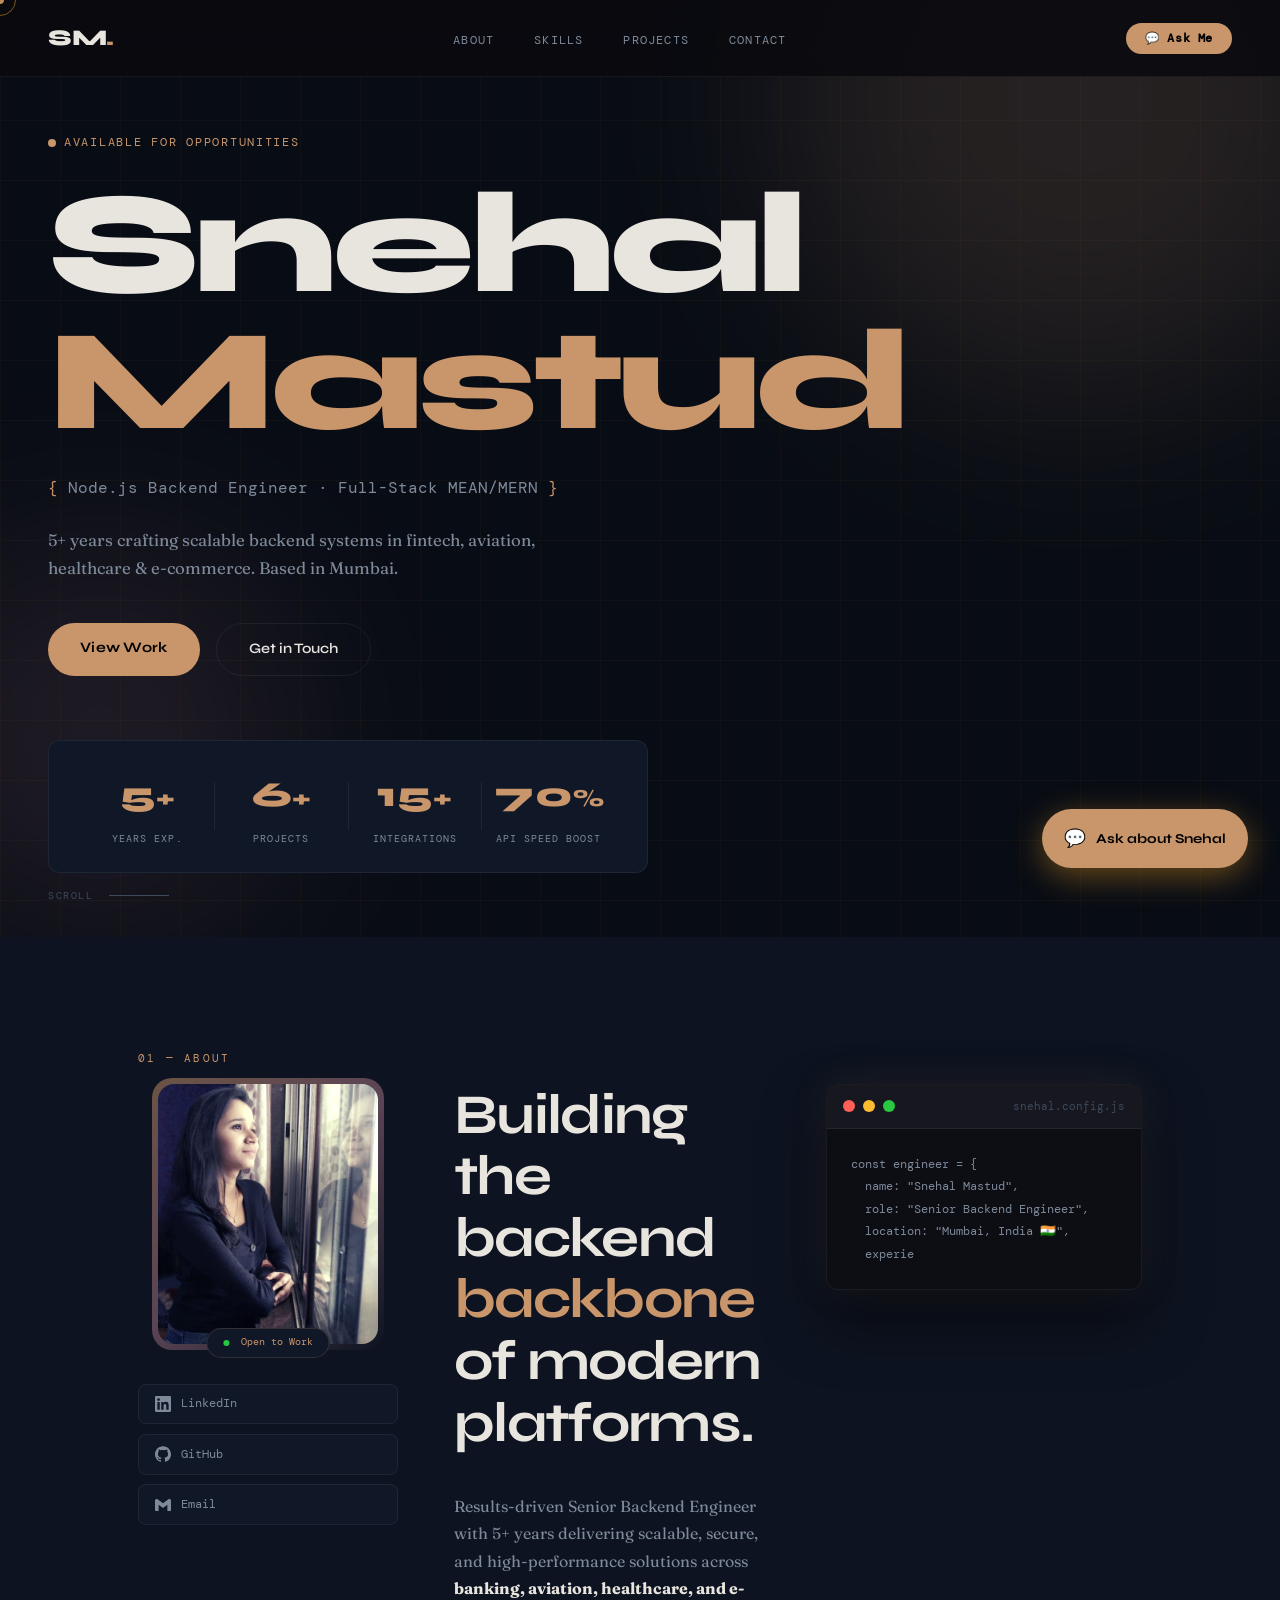
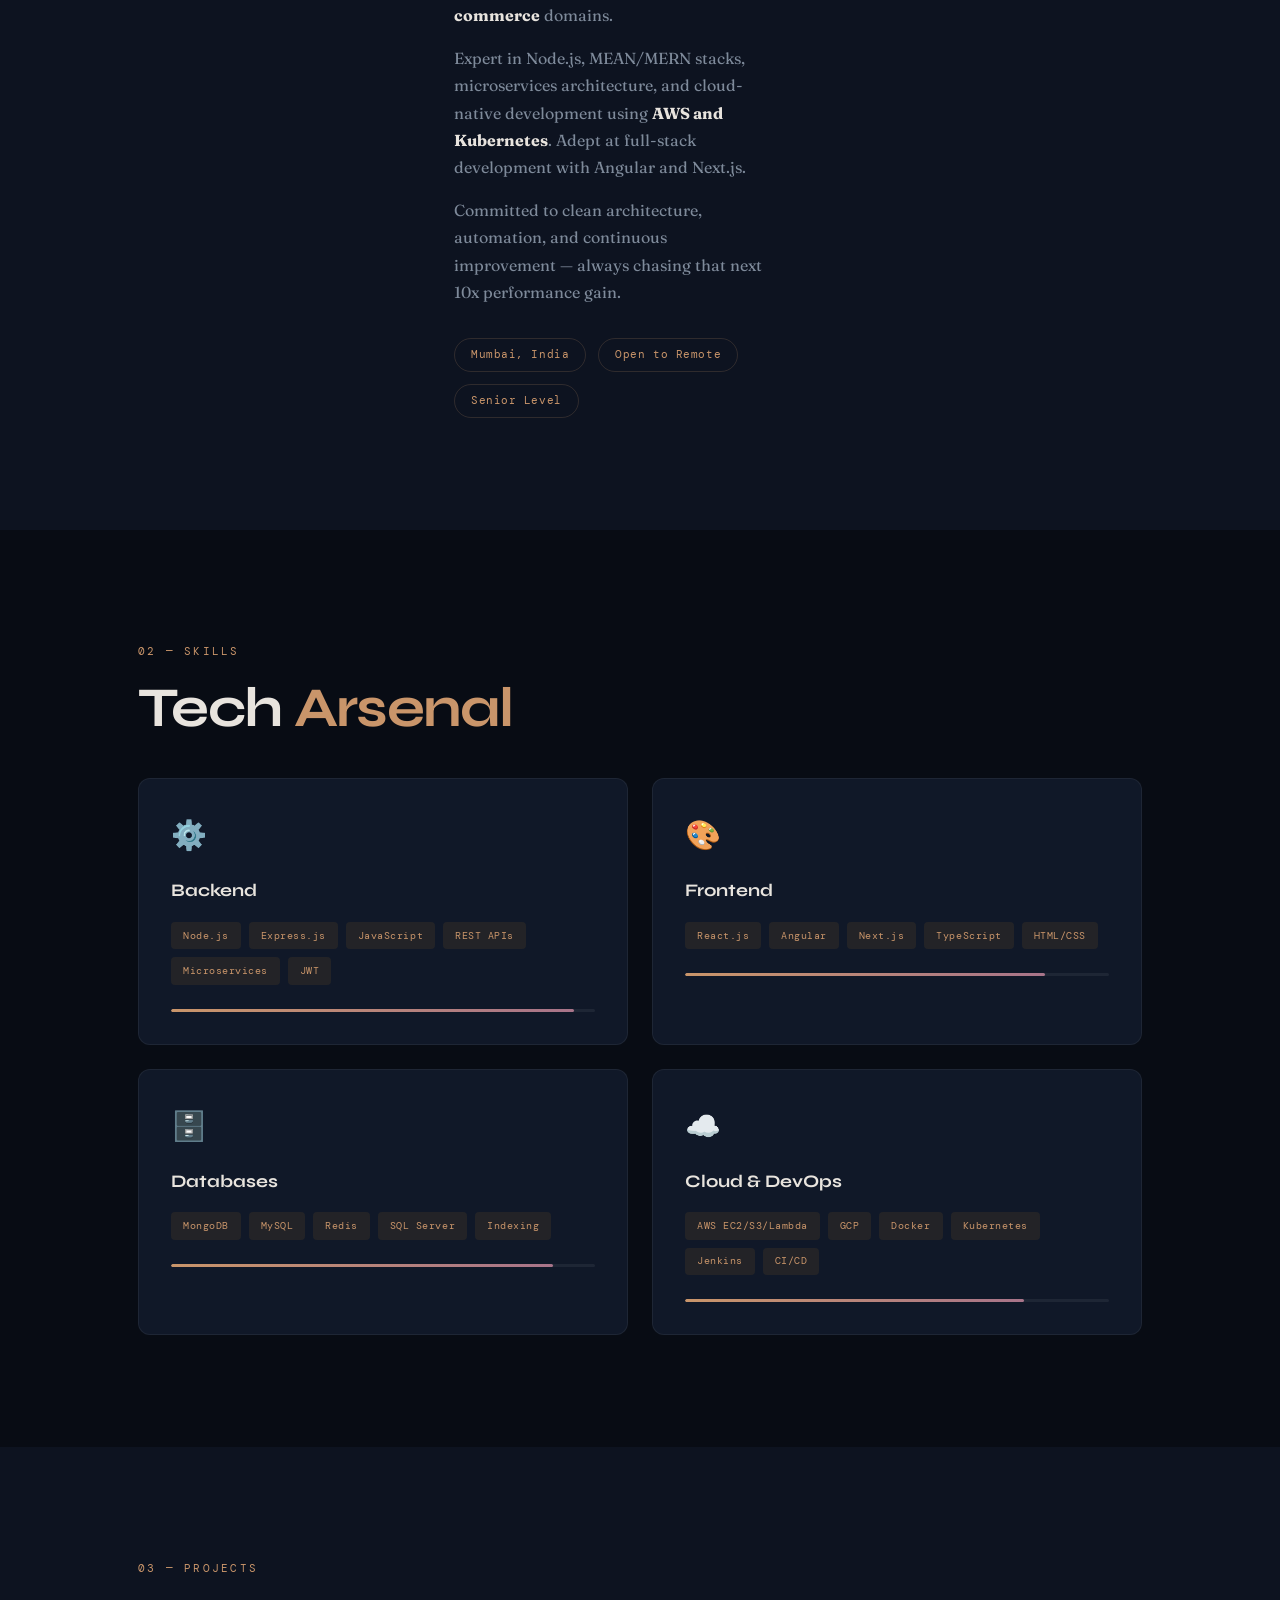
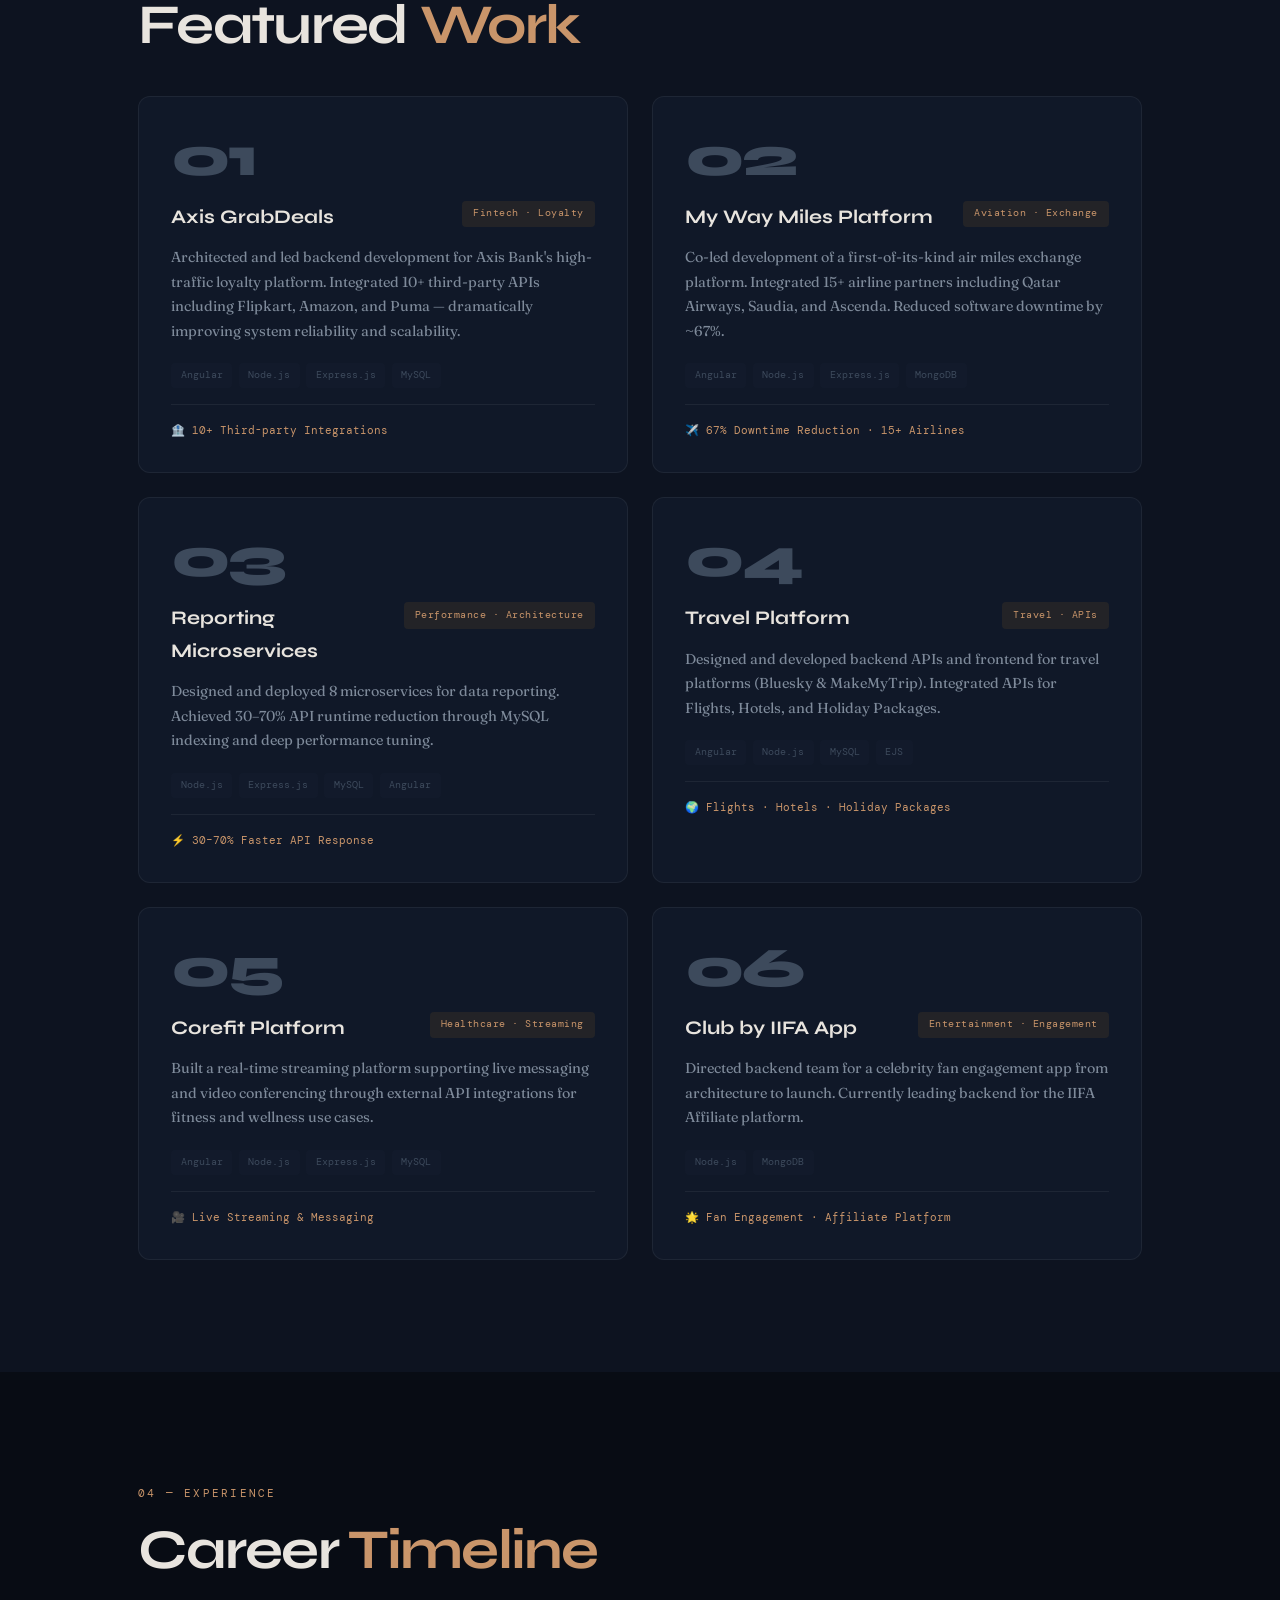
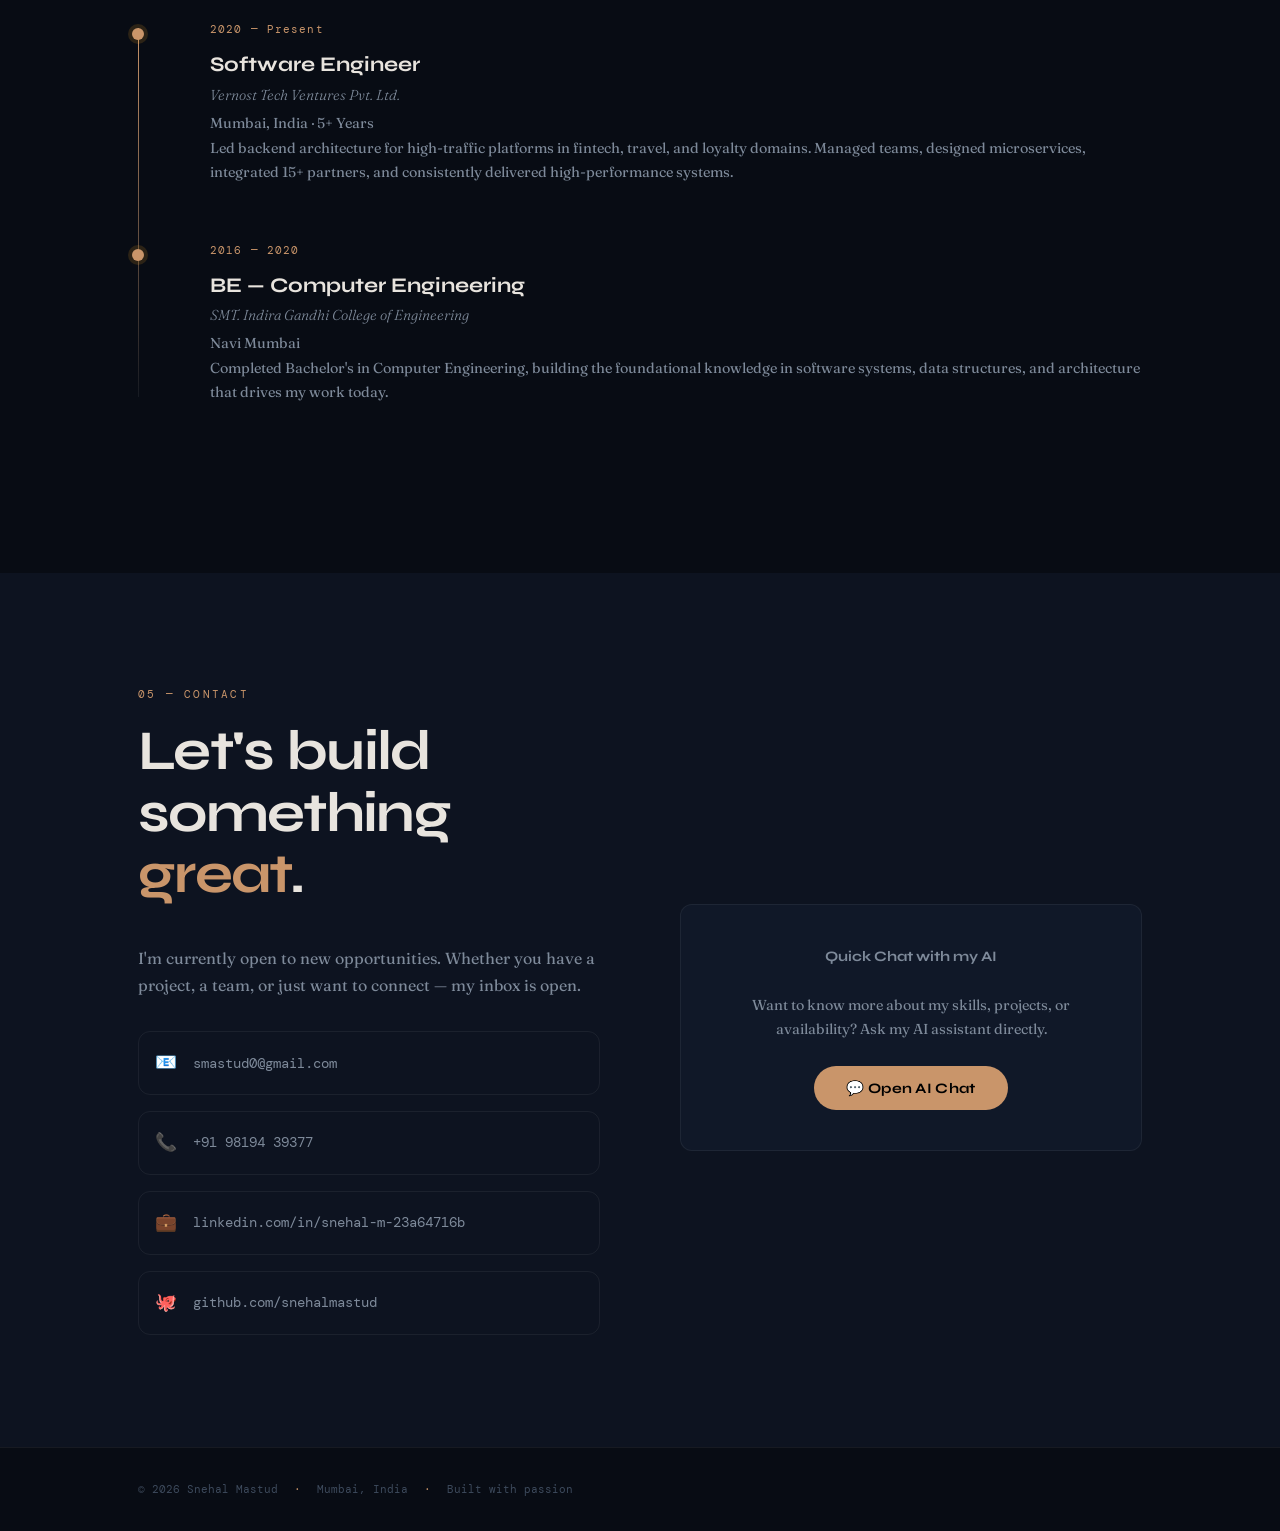
==== index.html @ 195761d5 "changes" ====
<!DOCTYPE html>
<html lang="en">
<head>
  <meta charset="UTF-8" />
  <meta name="viewport" content="width=device-width, initial-scale=1.0"/>
  <title>Snehal Mastud — Backend Engineer</title>
  <link rel="stylesheet" href="style.css" />
  <link href="https://fonts.googleapis.com/css2?family=Syne:wght@400;600;700;800&family=DM+Mono:ital,wght@0,300;0,400;1,300&family=Fraunces:ital,wght@0,300;0,700;1,300&display=swap" rel="stylesheet"/>
</head>
<body>

  <!-- Cursor -->
  <div class="cursor" id="cursor"></div>
  <div class="cursor-follower" id="cursor-follower"></div>

  <!-- Nav -->
  <nav class="nav" id="nav">
    <div class="nav-logo">SM<span class="dot">.</span></div>
    <ul class="nav-links">
      <li><a href="#about">About</a></li>
      <li><a href="#skills">Skills</a></li>
      <li><a href="#projects">Projects</a></li>
      <li><a href="#contact">Contact</a></li>
    </ul>
    <button class="chat-nav-btn" onclick="openChat()">💬 Ask Me</button>
  </nav>

  <!-- Hero -->
  <section class="hero" id="hero">
    <div class="hero-bg">
      <div class="grid-overlay"></div>
      <div class="glow glow-1"></div>
      <div class="glow glow-2"></div>
    </div>
    <div class="hero-content">
      <div class="hero-tag reveal">Available for opportunities</div>
      <h1 class="hero-title reveal">
        <span class="line">Snehal</span>
        <span class="line accent">Mastud</span>
      </h1>
      <p class="hero-role reveal"><span class="mono">{ </span>Node.js Backend Engineer · Full-Stack MEAN/MERN<span class="mono"> }</span></p>
      <p class="hero-sub reveal">5+ years crafting scalable backend systems in fintech, aviation, healthcare & e-commerce. Based in Mumbai.</p>
      <div class="hero-cta reveal">
        <a href="#projects" class="btn-primary">View Work</a>
        <a href="#contact" class="btn-outline">Get in Touch</a>
      </div>
    </div>
    <div class="hero-stats reveal">
      <div class="stat"><span class="stat-num" data-target="5">0</span><span>+</span><p>Years Exp.</p></div>
      <div class="stat-divider"></div>
      <div class="stat"><span class="stat-num" data-target="6">0</span><span>+</span><p>Projects</p></div>
      <div class="stat-divider"></div>
      <div class="stat"><span class="stat-num" data-target="15">0</span><span>+</span><p>Integrations</p></div>
      <div class="stat-divider"></div>
      <div class="stat"><span class="stat-num" data-target="70">0</span><span>%</span><p>API Speed Boost</p></div>
    </div>
    <div class="scroll-hint">
      <span>Scroll</span>
      <div class="scroll-line"></div>
    </div>
  </section>

  <!-- About -->
  <section class="about section" id="about">
    <div class="container">
      <div class="section-label reveal">01 — About</div>
      <div class="about-grid">
        <div class="about-photo-col reveal">
          <div class="photo-wrap">
            <img src="snehal.jpg" alt="Snehal Mastud" class="profile-photo" />
            <div class="photo-border"></div>
            <div class="photo-badge">
              <span class="online-dot"></span> Open to Work
            </div>
          </div>
          <div class="social-links">
            <a href="https://www.linkedin.com/in/snehal-m-23a64716b/" target="_blank" class="social-btn">
              <svg width="16" height="16" viewBox="0 0 24 24" fill="currentColor"><path d="M20.447 20.452h-3.554v-5.569c0-1.328-.027-3.037-1.852-3.037-1.853 0-2.136 1.445-2.136 2.939v5.667H9.351V9h3.414v1.561h.046c.477-.9 1.637-1.85 3.37-1.85 3.601 0 4.267 2.37 4.267 5.455v6.286zM5.337 7.433a2.062 2.062 0 0 1-2.063-2.065 2.064 2.064 0 1 1 2.063 2.065zm1.782 13.019H3.555V9h3.564v11.452zM22.225 0H1.771C.792 0 0 .774 0 1.729v20.542C0 23.227.792 24 1.771 24h20.451C23.2 24 24 23.227 24 22.271V1.729C24 .774 23.2 0 22.222 0h.003z"/></svg>
              LinkedIn
            </a>
            <a href="https://github.com/snehalmastud" target="_blank" class="social-btn">
              <svg width="16" height="16" viewBox="0 0 24 24" fill="currentColor"><path d="M12 .297c-6.63 0-12 5.373-12 12 0 5.303 3.438 9.8 8.205 11.385.6.113.82-.258.82-.577 0-.285-.01-1.04-.015-2.04-3.338.724-4.042-1.61-4.042-1.61C4.422 18.07 3.633 17.7 3.633 17.7c-1.087-.744.084-.729.084-.729 1.205.084 1.838 1.236 1.838 1.236 1.07 1.835 2.809 1.305 3.495.998.108-.776.417-1.305.76-1.605-2.665-.3-5.466-1.332-5.466-5.93 0-1.31.465-2.38 1.235-3.22-.135-.303-.54-1.523.105-3.176 0 0 1.005-.322 3.3 1.23.96-.267 1.98-.399 3-.405 1.02.006 2.04.138 3 .405 2.28-1.552 3.285-1.23 3.285-1.23.645 1.653.24 2.873.12 3.176.765.84 1.23 1.91 1.23 3.22 0 4.61-2.805 5.625-5.475 5.92.42.36.81 1.096.81 2.22 0 1.606-.015 2.896-.015 3.286 0 .315.21.69.825.57C20.565 22.092 24 17.592 24 12.297c0-6.627-5.373-12-12-12"/></svg>
              GitHub
            </a>
            <a href="mailto:smastud0@gmail.com" class="social-btn">
              <svg width="16" height="16" viewBox="0 0 24 24" fill="currentColor"><path d="M24 5.457v13.909c0 .904-.732 1.636-1.636 1.636h-3.819V11.73L12 16.64l-6.545-4.91v9.273H1.636A1.636 1.636 0 0 1 0 19.366V5.457c0-2.023 2.309-3.178 3.927-1.964L5.455 4.64 12 9.548l6.545-4.91 1.528-1.145C21.69 2.28 24 3.434 24 5.457z"/></svg>
              Email
            </a>
          </div>
        </div>
        <div class="about-text reveal">
          <h2 class="section-title">Building the backend <em>backbone</em> of modern platforms.</h2>
          <p>Results-driven Senior Backend Engineer with 5+ years delivering scalable, secure, and high-performance solutions across <strong>banking, aviation, healthcare, and e-commerce</strong> domains.</p>
          <p>Expert in Node.js, MEAN/MERN stacks, microservices architecture, and cloud-native development using <strong>AWS and Kubernetes</strong>. Adept at full-stack development with Angular and Next.js.</p>
          <p>Committed to clean architecture, automation, and continuous improvement — always chasing that next 10x performance gain.</p>
          <div class="about-badges">
            <span class="badge">Mumbai, India</span>
            <span class="badge">Open to Remote</span>
            <span class="badge">Senior Level</span>
          </div>
        </div>
        <div class="about-visual reveal">
          <div class="terminal">
            <div class="terminal-header">
              <span class="t-btn red"></span>
              <span class="t-btn yellow"></span>
              <span class="t-btn green"></span>
              <span class="t-title">snehal.config.js</span>
            </div>
            <div class="terminal-body">
              <pre id="terminal-text"></pre>
            </div>
          </div>
        </div>
      </div>
    </div>
  </section>

  <!-- Skills -->
  <section class="skills section" id="skills">
    <div class="container">
      <div class="section-label reveal">02 — Skills</div>
      <h2 class="section-title reveal">Tech <em>Arsenal</em></h2>
      <div class="skills-grid">
        <div class="skill-card reveal" data-delay="0">
          <div class="skill-icon">⚙️</div>
          <h3>Backend</h3>
          <div class="skill-tags">
            <span>Node.js</span><span>Express.js</span><span>JavaScript</span><span>REST APIs</span><span>Microservices</span><span>JWT</span>
          </div>
          <div class="skill-bar"><div class="skill-fill" data-width="95"></div></div>
        </div>
        <div class="skill-card reveal" data-delay="100">
          <div class="skill-icon">🎨</div>
          <h3>Frontend</h3>
          <div class="skill-tags">
            <span>React.js</span><span>Angular</span><span>Next.js</span><span>TypeScript</span><span>HTML/CSS</span>
          </div>
          <div class="skill-bar"><div class="skill-fill" data-width="85"></div></div>
        </div>
        <div class="skill-card reveal" data-delay="200">
          <div class="skill-icon">🗄️</div>
          <h3>Databases</h3>
          <div class="skill-tags">
            <span>MongoDB</span><span>MySQL</span><span>Redis</span><span>SQL Server</span><span>Indexing</span>
          </div>
          <div class="skill-bar"><div class="skill-fill" data-width="90"></div></div>
        </div>
        <div class="skill-card reveal" data-delay="300">
          <div class="skill-icon">☁️</div>
          <h3>Cloud & DevOps</h3>
          <div class="skill-tags">
            <span>AWS EC2/S3/Lambda</span><span>GCP</span><span>Docker</span><span>Kubernetes</span><span>Jenkins</span><span>CI/CD</span>
          </div>
          <div class="skill-bar"><div class="skill-fill" data-width="80"></div></div>
        </div>
      </div>
    </div>
  </section>

  <!-- Projects -->
  <section class="projects section" id="projects">
    <div class="container">
      <div class="section-label reveal">03 — Projects</div>
      <h2 class="section-title reveal">Featured <em>Work</em></h2>
      <div class="projects-list">

        <div class="project-card reveal" data-delay="0">
          <div class="project-num">01</div>
          <div class="project-content">
            <div class="project-header">
              <h3>Axis GrabDeals</h3>
              <span class="project-domain">Fintech · Loyalty</span>
            </div>
            <p>Architected and led backend development for Axis Bank's high-traffic loyalty platform. Integrated 10+ third-party APIs including Flipkart, Amazon, and Puma — dramatically improving system reliability and scalability.</p>
            <div class="project-tech"><span>Angular</span><span>Node.js</span><span>Express.js</span><span>MySQL</span></div>
            <div class="project-highlight">🏦 10+ Third-party Integrations</div>
          </div>
        </div>

        <div class="project-card reveal" data-delay="100">
          <div class="project-num">02</div>
          <div class="project-content">
            <div class="project-header">
              <h3>My Way Miles Platform</h3>
              <span class="project-domain">Aviation · Exchange</span>
            </div>
            <p>Co-led development of a first-of-its-kind air miles exchange platform. Integrated 15+ airline partners including Qatar Airways, Saudia, and Ascenda. Reduced software downtime by ~67%.</p>
            <div class="project-tech"><span>Angular</span><span>Node.js</span><span>Express.js</span><span>MongoDB</span></div>
            <div class="project-highlight">✈️ 67% Downtime Reduction · 15+ Airlines</div>
          </div>
        </div>

        <div class="project-card reveal" data-delay="200">
          <div class="project-num">03</div>
          <div class="project-content">
            <div class="project-header">
              <h3>Reporting Microservices</h3>
              <span class="project-domain">Performance · Architecture</span>
            </div>
            <p>Designed and deployed 8 microservices for data reporting. Achieved 30–70% API runtime reduction through MySQL indexing and deep performance tuning.</p>
            <div class="project-tech"><span>Node.js</span><span>Express.js</span><span>MySQL</span><span>Angular</span></div>
            <div class="project-highlight">⚡ 30–70% Faster API Response</div>
          </div>
        </div>

        <div class="project-card reveal" data-delay="0">
          <div class="project-num">04</div>
          <div class="project-content">
            <div class="project-header">
              <h3>Travel Platform</h3>
              <span class="project-domain">Travel · APIs</span>
            </div>
            <p>Designed and developed backend APIs and frontend for travel platforms (Bluesky & MakeMyTrip). Integrated APIs for Flights, Hotels, and Holiday Packages.</p>
            <div class="project-tech"><span>Angular</span><span>Node.js</span><span>MySQL</span><span>EJS</span></div>
            <div class="project-highlight">🌍 Flights · Hotels · Holiday Packages</div>
          </div>
        </div>

        <div class="project-card reveal" data-delay="100">
          <div class="project-num">05</div>
          <div class="project-content">
            <div class="project-header">
              <h3>Corefit Platform</h3>
              <span class="project-domain">Healthcare · Streaming</span>
            </div>
            <p>Built a real-time streaming platform supporting live messaging and video conferencing through external API integrations for fitness and wellness use cases.</p>
            <div class="project-tech"><span>Angular</span><span>Node.js</span><span>Express.js</span><span>MySQL</span></div>
            <div class="project-highlight">🎥 Live Streaming & Messaging</div>
          </div>
        </div>

        <div class="project-card reveal" data-delay="200">
          <div class="project-num">06</div>
          <div class="project-content">
            <div class="project-header">
              <h3>Club by IIFA App</h3>
              <span class="project-domain">Entertainment · Engagement</span>
            </div>
            <p>Directed backend team for a celebrity fan engagement app from architecture to launch. Currently leading backend for the IIFA Affiliate platform.</p>
            <div class="project-tech"><span>Node.js</span><span>MongoDB</span></div>
            <div class="project-highlight">🌟 Fan Engagement · Affiliate Platform</div>
          </div>
        </div>

      </div>
    </div>
  </section>

  <!-- Experience -->
  <section class="experience section" id="experience">
    <div class="container">
      <div class="section-label reveal">04 — Experience</div>
      <h2 class="section-title reveal">Career <em>Timeline</em></h2>
      <div class="timeline">
        <div class="timeline-item reveal">
          <div class="timeline-dot"></div>
          <div class="timeline-content">
            <div class="timeline-date">2020 — Present</div>
            <h3>Software Engineer</h3>
            <h4>Vernost Tech Ventures Pvt. Ltd.</h4>
            <p>Mumbai, India · 5+ Years</p>
            <p>Led backend architecture for high-traffic platforms in fintech, travel, and loyalty domains. Managed teams, designed microservices, integrated 15+ partners, and consistently delivered high-performance systems.</p>
          </div>
        </div>
        <div class="timeline-item reveal">
          <div class="timeline-dot"></div>
          <div class="timeline-content">
            <div class="timeline-date">2016 — 2020</div>
            <h3>BE — Computer Engineering</h3>
            <h4>SMT. Indira Gandhi College of Engineering</h4>
            <p>Navi Mumbai</p>
            <p>Completed Bachelor's in Computer Engineering, building the foundational knowledge in software systems, data structures, and architecture that drives my work today.</p>
          </div>
        </div>
      </div>
    </div>
  </section>

  <!-- Contact -->
  <section class="contact section" id="contact">
    <div class="container">
      <div class="section-label reveal">05 — Contact</div>
      <div class="contact-grid">
        <div class="contact-left reveal">
          <h2 class="section-title">Let's build something <em>great</em>.</h2>
          <p>I'm currently open to new opportunities. Whether you have a project, a team, or just want to connect — my inbox is open.</p>
          <div class="contact-links">
            <a href="mailto:smastud0@gmail.com" class="contact-item">
              <span class="contact-icon">📧</span>
              <span>smastud0@gmail.com</span>
            </a>
            <a href="tel:+919819439377" class="contact-item">
              <span class="contact-icon">📞</span>
              <span>+91 98194 39377</span>
            </a>
            <a href="https://www.linkedin.com/in/snehal-m-23a64716b/" target="_blank" class="contact-item">
              <span class="contact-icon">💼</span>
              <span>linkedin.com/in/snehal-m-23a64716b</span>
            </a>
            <a href="https://github.com/snehalmastud" target="_blank" class="contact-item">
              <span class="contact-icon">🐙</span>
              <span>github.com/snehalmastud</span>
            </a>
          </div>
        </div>
        <div class="contact-right reveal">
          <div class="contact-card">
            <p class="contact-card-title">Quick Chat with my AI</p>
            <p>Want to know more about my skills, projects, or availability? Ask my AI assistant directly.</p>
            <button class="btn-primary" onclick="openChat()">💬 Open AI Chat</button>
          </div>
        </div>
      </div>
    </div>
  </section>

  <!-- Footer -->
  <footer class="footer">
    <div class="container footer-inner">
      <span>© 2026 Snehal Mastud</span>
      <span class="footer-divider">·</span>
      <span>Mumbai, India</span>
      <span class="footer-divider">·</span>
      <span>Built with passion</span>
    </div>
  </footer>

  <!-- CHATBOT -->
  <div class="chat-bubble" id="chatBubble" onclick="openChat()">
    <span class="chat-bubble-icon">💬</span>
    <span class="chat-bubble-label">Ask about Snehal</span>
  </div>

  <div class="chat-overlay" id="chatOverlay" onclick="closeChat()"></div>

  <div class="chat-panel" id="chatPanel">
    <div class="chat-header">
      <div class="chat-avatar">SM</div>
      <div class="chat-header-info">
        <strong>Snehal's AI Assistant</strong>
        <span class="online-dot"></span> Online
      </div>
      <button class="chat-close" onclick="closeChat()">✕</button>
    </div>
    <div class="chat-messages" id="chatMessages">
      <div class="chat-msg bot">
        <div class="msg-bubble">👋 Hi! I'm Snehal's AI assistant. Ask me anything about his skills, projects, experience, or availability!</div>
      </div>
      <div class="chat-suggestions">
        <button onclick="askSuggestion(this)">What tech does she use?</button>
        <button onclick="askSuggestion(this)">Tell me about her projects</button>
        <button onclick="askSuggestion(this)">Is she available to hire?</button>
        <button onclick="askSuggestion(this)">What's her backend expertise?</button>
      </div>
    </div>
    <div class="chat-input-row">
      <input type="text" id="chatInput" placeholder="Ask anything about Snehal..." onkeydown="if(event.key==='Enter') sendMessage()" />
      <button onclick="sendMessage()" id="sendBtn">➤</button>
    </div>
  </div>

  <script src="script.js"></script>
</body>
</html>
---- style.css ----
/* ============================================================
   SNEHAL MASTUD PORTFOLIO — STYLES
   Aesthetic: Dark editorial with electric amber accents
   ============================================================ */

*, *::before, *::after { margin: 0; padding: 0; box-sizing: border-box; }

:root {
  --bg: #080c14;
  --bg2: #0d1320;
  --bg3: #121a2b;
  --card: #101828;
  --accent: #c9956a;
  --accent2: #a8748a;
  --text: #e8e4de;
  --text-muted: #7e8a9a;
  --text-dim: #3d4a5c;
  --border: rgba(201,149,106,0.18);
  --border-dim: rgba(255,255,255,0.06);
  --font-display: 'Syne', sans-serif;
  --font-body: 'Fraunces', serif;
  --font-mono: 'DM Mono', monospace;
  --radius: 12px;
  --glow: 0 0 40px rgba(201,149,106,0.1);
}

html { scroll-behavior: smooth; }

body {
  background: var(--bg);
  color: var(--text);
  font-family: var(--font-body);
  font-size: 16px;
  line-height: 1.7;
  overflow-x: hidden;
  cursor: none;
}

/* ---- CURSOR ---- */
.cursor {
  width: 8px; height: 8px;
  background: var(--accent);
  border-radius: 50%;
  position: fixed; top: 0; left: 0;
  pointer-events: none;
  z-index: 9999;
  transform: translate(-50%, -50%);
  transition: transform 0.05s;
  mix-blend-mode: difference;
}
.cursor-follower {
  width: 32px; height: 32px;
  border: 1.5px solid rgba(245,166,35,0.5);
  border-radius: 50%;
  position: fixed; top: 0; left: 0;
  pointer-events: none;
  z-index: 9998;
  transform: translate(-50%, -50%);
  transition: transform 0.15s ease, width 0.2s, height 0.2s;
}
body:has(a:hover) .cursor-follower,
body:has(button:hover) .cursor-follower { width: 48px; height: 48px; border-color: var(--accent); }

/* ---- NAV ---- */
.nav {
  position: fixed; top: 0; left: 0; right: 0; z-index: 1000;
  display: flex; align-items: center; justify-content: space-between;
  padding: 1.2rem 3rem;
  background: rgba(10,10,15,0.85);
  backdrop-filter: blur(16px);
  border-bottom: 1px solid var(--border-dim);
  transition: all 0.3s;
}
.nav.scrolled { padding: 0.8rem 3rem; background: rgba(10,10,15,0.97); }
.nav-logo {
  font-family: var(--font-display);
  font-size: 1.4rem;
  font-weight: 800;
  letter-spacing: -0.02em;
  color: var(--text);
}
.nav-logo .dot { color: var(--accent); }
.nav-links { display: flex; gap: 2.5rem; list-style: none; }
.nav-links a {
  font-family: var(--font-mono);
  font-size: 0.75rem;
  letter-spacing: 0.1em;
  text-transform: uppercase;
  color: var(--text-muted);
  text-decoration: none;
  transition: color 0.2s;
}
.nav-links a:hover { color: var(--accent); }
.chat-nav-btn {
  font-family: var(--font-mono);
  font-size: 0.72rem;
  background: var(--accent);
  color: #000;
  border: none;
  padding: 0.5rem 1.2rem;
  border-radius: 50px;
  cursor: none;
  font-weight: 600;
  letter-spacing: 0.05em;
  transition: transform 0.2s, box-shadow 0.2s;
}
.chat-nav-btn:hover { transform: translateY(-2px); box-shadow: 0 8px 24px rgba(245,166,35,0.35); }

/* ---- HERO ---- */
.hero {
  position: relative;
  min-height: 100vh;
  display: flex;
  flex-direction: column;
  justify-content: center;
  padding: 8rem 3rem 4rem;
  overflow: hidden;
}
.hero-bg { position: absolute; inset: 0; z-index: 0; }
.grid-overlay {
  position: absolute; inset: 0;
  background-image:
    linear-gradient(rgba(245,166,35,0.03) 1px, transparent 1px),
    linear-gradient(90deg, rgba(245,166,35,0.03) 1px, transparent 1px);
  background-size: 60px 60px;
}
.glow {
  position: absolute; border-radius: 50%;
  filter: blur(100px); opacity: 0.15;
}
.glow-1 { width: 600px; height: 600px; background: #c9956a; top: -200px; right: -100px; }
.glow-2 { width: 400px; height: 400px; background: #a8748a; bottom: 0; left: -100px; }

.hero-content { position: relative; z-index: 1; max-width: 900px; }
.hero-tag {
  display: inline-flex; align-items: center; gap: 0.5rem;
  font-family: var(--font-mono); font-size: 0.72rem;
  color: var(--accent); letter-spacing: 0.15em; text-transform: uppercase;
  margin-bottom: 1.5rem;
}
.hero-tag::before { content: ''; width: 8px; height: 8px; border-radius: 50%; background: var(--accent); animation: pulse 2s infinite; }
@keyframes pulse { 0%,100%{opacity:1;transform:scale(1)} 50%{opacity:0.5;transform:scale(1.5)} }

.hero-title {
  font-family: var(--font-display); font-weight: 800;
  font-size: clamp(4rem, 12vw, 9rem);
  line-height: 0.95;
  letter-spacing: -0.04em;
  margin-bottom: 1.5rem;
}
.hero-title .line { display: block; }
.hero-title .accent { color: var(--accent); }

.hero-role {
  font-family: var(--font-mono); font-size: clamp(0.8rem, 2vw, 1rem);
  color: var(--text-muted); margin-bottom: 1.5rem;
}
.hero-role .mono { color: var(--accent); }

.hero-sub {
  font-size: 1.05rem; color: var(--text-muted);
  max-width: 550px; margin-bottom: 2.5rem;
}

.hero-cta { display: flex; gap: 1rem; flex-wrap: wrap; }
.btn-primary {
  font-family: var(--font-display); font-weight: 700; font-size: 0.9rem;
  background: var(--accent); color: #000;
  padding: 0.85rem 2rem; border-radius: 50px;
  text-decoration: none; border: none; cursor: none;
  transition: transform 0.2s, box-shadow 0.2s;
  letter-spacing: 0.02em;
}
.btn-primary:hover { transform: translateY(-3px); box-shadow: 0 12px 32px rgba(245,166,35,0.4); }
.btn-outline {
  font-family: var(--font-display); font-weight: 600; font-size: 0.9rem;
  background: transparent; color: var(--text);
  padding: 0.85rem 2rem; border-radius: 50px;
  border: 1px solid var(--border-dim); text-decoration: none; cursor: none;
  transition: border-color 0.2s, color 0.2s;
}
.btn-outline:hover { border-color: var(--accent); color: var(--accent); }

.hero-stats {
  position: relative; z-index: 1;
  display: flex; gap: 0; align-items: center;
  margin-top: 4rem;
  background: var(--card);
  border: 1px solid var(--border-dim);
  border-radius: var(--radius);
  padding: 1.5rem 2rem;
  max-width: 600px;
}
.stat { text-align: center; flex: 1; }
.stat-num {
  font-family: var(--font-display); font-size: 2.2rem;
  font-weight: 800; color: var(--accent);
}
.stat span:last-of-type { font-family: var(--font-display); font-size: 1.5rem; font-weight: 800; color: var(--accent); }
.stat p { font-family: var(--font-mono); font-size: 0.65rem; color: var(--text-muted); text-transform: uppercase; letter-spacing: 0.1em; margin-top: 0.3rem; }
.stat-divider { width: 1px; height: 3rem; background: var(--border-dim); }

.scroll-hint {
  position: absolute; bottom: 2rem; left: 3rem; z-index: 1;
  display: flex; align-items: center; gap: 1rem;
  font-family: var(--font-mono); font-size: 0.65rem;
  color: var(--text-dim); text-transform: uppercase; letter-spacing: 0.15em;
}
.scroll-line {
  width: 60px; height: 1px; background: var(--text-dim);
  animation: scrollAnim 2s infinite;
}
@keyframes scrollAnim { 0%{transform:scaleX(0);transform-origin:left} 50%{transform:scaleX(1)} 100%{transform:scaleX(0);transform-origin:right} }

/* ---- SECTIONS ---- */
.section { padding: 7rem 0; }
.container { max-width: 1100px; margin: 0 auto; padding: 0 3rem; }
.section-label {
  font-family: var(--font-mono); font-size: 0.7rem;
  color: var(--accent); text-transform: uppercase; letter-spacing: 0.2em;
  margin-bottom: 1rem;
}
.section-title {
  font-family: var(--font-display); font-weight: 700;
  font-size: clamp(2rem, 5vw, 3.5rem); line-height: 1.1;
  letter-spacing: -0.03em; margin-bottom: 2.5rem;
}
.section-title em { color: var(--accent); font-style: normal; }

/* ---- ABOUT ---- */
.about { background: var(--bg2); }
.about-grid { display: grid; grid-template-columns: 260px 1fr 1fr; gap: 3.5rem; align-items: start; }
.about-text p { color: var(--text-muted); margin-bottom: 1rem; }
.about-text strong { color: var(--text); }
.about-badges { display: flex; gap: 0.75rem; flex-wrap: wrap; margin-top: 2rem; }
.badge {
  font-family: var(--font-mono); font-size: 0.7rem;
  padding: 0.4rem 1rem; border-radius: 50px;
  border: 1px solid var(--border);
  color: var(--accent); letter-spacing: 0.05em;
}

/* Photo */
.about-photo-col { display: flex; flex-direction: column; align-items: center; gap: 1.5rem; }
.photo-wrap {
  position: relative; width: 220px; height: 260px; flex-shrink: 0;
}
.profile-photo {
  width: 100%; height: 100%; object-fit: cover; object-position: top center;
  border-radius: 16px;
  position: relative; z-index: 1;
  filter: grayscale(20%) contrast(1.05);
}
.photo-border {
  position: absolute; inset: -6px; border-radius: 20px; z-index: 0;
  background: linear-gradient(135deg, var(--accent), var(--accent2), transparent);
  opacity: 0.5;
}
.photo-badge {
  position: absolute; bottom: -14px; left: 50%; transform: translateX(-50%);
  background: var(--card); border: 1px solid var(--border);
  border-radius: 50px; padding: 0.35rem 1rem; z-index: 2;
  font-family: var(--font-mono); font-size: 0.62rem; color: var(--accent);
  white-space: nowrap; display: flex; align-items: center; gap: 0.4rem;
}
.social-links { display: flex; flex-direction: column; gap: 0.6rem; width: 100%; margin-top: 1rem; }
.social-btn {
  display: flex; align-items: center; gap: 0.65rem;
  font-family: var(--font-mono); font-size: 0.72rem;
  color: var(--text-muted); text-decoration: none;
  background: var(--card); border: 1px solid var(--border-dim);
  border-radius: 8px; padding: 0.6rem 1rem;
  transition: border-color 0.2s, color 0.2s, transform 0.2s;
}
.social-btn:hover { border-color: var(--border); color: var(--accent); transform: translateX(4px); }

/* Terminal */
.terminal {
  background: #0d0d14; border-radius: var(--radius);
  border: 1px solid var(--border-dim); overflow: hidden;
  box-shadow: var(--glow), 0 30px 60px rgba(0,0,0,0.5);
}
.terminal-header {
  display: flex; align-items: center; gap: 0.5rem;
  padding: 0.75rem 1rem; background: #171720;
  border-bottom: 1px solid var(--border-dim);
}
.t-btn { width: 12px; height: 12px; border-radius: 50%; }
.t-btn.red { background: #ff5f57; }
.t-btn.yellow { background: #febc2e; }
.t-btn.green { background: #28c840; }
.t-title { font-family: var(--font-mono); font-size: 0.7rem; color: var(--text-dim); margin-left: auto; }
.terminal-body { padding: 1.5rem; }
.terminal-body pre {
  font-family: var(--font-mono); font-size: 0.78rem;
  color: var(--text-muted); white-space: pre-wrap; line-height: 1.8;
}

/* ---- SKILLS ---- */
.skills-grid { display: grid; grid-template-columns: repeat(2, 1fr); gap: 1.5rem; }
.skill-card {
  background: var(--card); border: 1px solid var(--border-dim);
  border-radius: var(--radius); padding: 2rem;
  transition: border-color 0.3s, transform 0.3s;
}
.skill-card:hover { border-color: var(--border); transform: translateY(-4px); }
.skill-icon { font-size: 1.8rem; margin-bottom: 1rem; }
.skill-card h3 { font-family: var(--font-display); font-size: 1.1rem; font-weight: 700; margin-bottom: 1rem; }
.skill-tags { display: flex; flex-wrap: wrap; gap: 0.5rem; margin-bottom: 1.5rem; }
.skill-tags span {
  font-family: var(--font-mono); font-size: 0.65rem;
  background: rgba(245,166,35,0.08); color: var(--accent);
  padding: 0.3rem 0.75rem; border-radius: 4px;
  letter-spacing: 0.05em;
}
.skill-bar {
  height: 3px; background: var(--border-dim); border-radius: 99px; overflow: hidden;
}
.skill-fill {
  height: 100%; background: linear-gradient(90deg, var(--accent), var(--accent2));
  border-radius: 99px; width: 0%;
  transition: width 1.2s cubic-bezier(0.22, 1, 0.36, 1);
}

/* ---- PROJECTS ---- */
.projects { background: var(--bg2); }
.projects-list { display: grid; grid-template-columns: repeat(2, 1fr); gap: 1.5rem; }
.project-card {
  background: var(--card); border: 1px solid var(--border-dim);
  border-radius: var(--radius); padding: 2rem;
  position: relative; overflow: hidden;
  transition: border-color 0.3s, transform 0.3s;
}
.project-card::before {
  content: ''; position: absolute; inset: 0;
  background: linear-gradient(135deg, rgba(245,166,35,0.04) 0%, transparent 60%);
  opacity: 0; transition: opacity 0.3s;
}
.project-card:hover { border-color: var(--border); transform: translateY(-4px); }
.project-card:hover::before { opacity: 1; }
.project-num {
  font-family: var(--font-display); font-size: 3.5rem; font-weight: 800;
  color: var(--text-dim); line-height: 1; margin-bottom: 1rem;
  letter-spacing: -0.05em;
}
.project-header { display: flex; align-items: flex-start; justify-content: space-between; gap: 1rem; margin-bottom: 0.75rem; }
.project-header h3 { font-family: var(--font-display); font-size: 1.2rem; font-weight: 700; }
.project-domain {
  font-family: var(--font-mono); font-size: 0.62rem;
  color: var(--accent); background: rgba(245,166,35,0.08);
  padding: 0.3rem 0.7rem; border-radius: 4px;
  letter-spacing: 0.05em; white-space: nowrap;
}
.project-content p { color: var(--text-muted); font-size: 0.9rem; margin-bottom: 1.25rem; }
.project-tech { display: flex; flex-wrap: wrap; gap: 0.4rem; margin-bottom: 1rem; }
.project-tech span {
  font-family: var(--font-mono); font-size: 0.62rem;
  color: var(--text-dim); background: var(--bg3);
  padding: 0.25rem 0.6rem; border-radius: 4px;
}
.project-highlight {
  font-family: var(--font-mono); font-size: 0.7rem;
  color: var(--accent); border-top: 1px solid var(--border-dim);
  padding-top: 1rem; margin-top: 0.5rem;
}

/* ---- EXPERIENCE / TIMELINE ---- */
.timeline { position: relative; padding-left: 2rem; }
.timeline::before {
  content: ''; position: absolute; left: 0; top: 0.5rem; bottom: 0.5rem;
  width: 1px; background: linear-gradient(to bottom, var(--accent), var(--border-dim));
}
.timeline-item {
  position: relative; margin-bottom: 3.5rem; padding-left: 2.5rem;
}
.timeline-dot {
  position: absolute; left: -2.35rem; top: 0.5rem;
  width: 12px; height: 12px; border-radius: 50%;
  background: var(--accent); box-shadow: 0 0 0 4px rgba(245,166,35,0.15);
}
.timeline-date {
  font-family: var(--font-mono); font-size: 0.7rem;
  color: var(--accent); letter-spacing: 0.1em; margin-bottom: 0.5rem;
}
.timeline-content h3 { font-family: var(--font-display); font-size: 1.3rem; font-weight: 700; }
.timeline-content h4 { color: var(--text-muted); font-size: 0.9rem; font-style: italic; margin-bottom: 0.25rem; font-weight: 300; }
.timeline-content p { color: var(--text-muted); font-size: 0.9rem; }

/* ---- CONTACT ---- */
.contact { background: var(--bg2); }
.contact-grid { display: grid; grid-template-columns: 1fr 1fr; gap: 5rem; align-items: center; }
.contact-left p { color: var(--text-muted); margin-bottom: 2rem; }
.contact-links { display: flex; flex-direction: column; gap: 1rem; }
.contact-item {
  display: flex; align-items: center; gap: 1rem;
  text-decoration: none; color: var(--text-muted);
  font-family: var(--font-mono); font-size: 0.85rem;
  padding: 1rem; border-radius: var(--radius);
  border: 1px solid var(--border-dim);
  transition: border-color 0.2s, color 0.2s, transform 0.2s;
}
.contact-item:hover { border-color: var(--border); color: var(--text); transform: translateX(4px); }
.contact-icon { font-size: 1.1rem; }
.contact-card {
  background: var(--card); border: 1px solid var(--border-dim);
  border-radius: var(--radius); padding: 2.5rem;
  text-align: center;
}
.contact-card-title { font-family: var(--font-display); font-size: 1.2rem; font-weight: 700; margin-bottom: 0.75rem; }
.contact-card p { color: var(--text-muted); font-size: 0.9rem; margin-bottom: 1.5rem; }

/* ---- FOOTER ---- */
.footer {
  padding: 2rem 3rem; border-top: 1px solid var(--border-dim);
  background: var(--bg);
}
.footer-inner {
  display: flex; align-items: center; gap: 1rem;
  font-family: var(--font-mono); font-size: 0.7rem; color: var(--text-dim);
}
.footer-divider { color: var(--accent); }

/* ---- CHATBOT ---- */
.chat-bubble {
  position: fixed; bottom: 2rem; right: 2rem; z-index: 900;
  display: flex; align-items: center; gap: 0.6rem;
  background: var(--accent); color: #000;
  padding: 0.9rem 1.4rem; border-radius: 50px;
  cursor: none; font-family: var(--font-display); font-weight: 700; font-size: 0.85rem;
  box-shadow: 0 8px 32px rgba(245,166,35,0.4);
  animation: float 3s ease-in-out infinite;
  transition: transform 0.2s;
}
.chat-bubble:hover { transform: scale(1.05); }
@keyframes float { 0%,100%{transform:translateY(0)} 50%{transform:translateY(-6px)} }
.chat-bubble-icon { font-size: 1.1rem; }

.chat-overlay {
  position: fixed; inset: 0; background: rgba(0,0,0,0.6);
  z-index: 1001; opacity: 0; pointer-events: none;
  transition: opacity 0.3s;
  backdrop-filter: blur(4px);
}
.chat-overlay.active { opacity: 1; pointer-events: all; }

.chat-panel {
  position: fixed; right: 1.5rem; bottom: 1.5rem; z-index: 1002;
  width: 400px; max-height: 600px;
  background: var(--bg2); border: 1px solid var(--border-dim);
  border-radius: 20px; overflow: hidden;
  display: flex; flex-direction: column;
  box-shadow: 0 40px 80px rgba(0,0,0,0.6), var(--glow);
  transform: translateY(20px) scale(0.95); opacity: 0;
  pointer-events: none; transition: all 0.35s cubic-bezier(0.22, 1, 0.36, 1);
}
.chat-panel.active { transform: translateY(0) scale(1); opacity: 1; pointer-events: all; }

.chat-header {
  display: flex; align-items: center; gap: 1rem;
  padding: 1.2rem 1.4rem;
  background: var(--card); border-bottom: 1px solid var(--border-dim);
}
.chat-avatar {
  width: 40px; height: 40px; border-radius: 50%;
  background: linear-gradient(135deg, var(--accent), var(--accent2));
  display: flex; align-items: center; justify-content: center;
  font-family: var(--font-display); font-weight: 800; font-size: 0.8rem; color: #000;
  flex-shrink: 0;
}
.chat-header-info { flex: 1; }
.chat-header-info strong { font-family: var(--font-display); font-size: 0.9rem; display: block; }
.chat-header-info span { font-family: var(--font-mono); font-size: 0.65rem; color: var(--text-muted); }
.online-dot {
  display: inline-block; width: 6px; height: 6px;
  border-radius: 50%; background: #28c840;
  margin-right: 0.3rem; animation: pulse 2s infinite;
}
.chat-close {
  background: none; border: none; color: var(--text-muted);
  font-size: 0.9rem; cursor: none; padding: 0.3rem;
  transition: color 0.2s;
}
.chat-close:hover { color: var(--text); }

.chat-messages {
  flex: 1; overflow-y: auto; padding: 1.2rem;
  display: flex; flex-direction: column; gap: 0.75rem;
  scrollbar-width: thin; scrollbar-color: var(--border-dim) transparent;
}

.chat-msg { display: flex; }
.chat-msg.bot { justify-content: flex-start; }
.chat-msg.user { justify-content: flex-end; }
.msg-bubble {
  max-width: 85%; padding: 0.75rem 1rem;
  border-radius: 14px; font-size: 0.85rem; line-height: 1.5;
}
.chat-msg.bot .msg-bubble {
  background: var(--card); color: var(--text);
  border-bottom-left-radius: 4px;
  border: 1px solid var(--border-dim);
}
.chat-msg.user .msg-bubble {
  background: var(--accent); color: #000; font-weight: 500;
  border-bottom-right-radius: 4px;
}

.chat-suggestions {
  display: flex; flex-wrap: wrap; gap: 0.5rem; margin-top: 0.5rem;
}
.chat-suggestions button {
  font-family: var(--font-mono); font-size: 0.65rem;
  background: rgba(245,166,35,0.08); color: var(--accent);
  border: 1px solid var(--border); border-radius: 50px;
  padding: 0.35rem 0.8rem; cursor: none;
  transition: background 0.2s;
}
.chat-suggestions button:hover { background: rgba(245,166,35,0.18); }

.typing-indicator {
  display: flex; gap: 4px; align-items: center; padding: 0.75rem 1rem;
  background: var(--card); border-radius: 14px; border-bottom-left-radius: 4px;
  border: 1px solid var(--border-dim); width: fit-content;
}
.typing-dot {
  width: 6px; height: 6px; border-radius: 50%; background: var(--text-muted);
  animation: typingBounce 1.2s infinite;
}
.typing-dot:nth-child(2) { animation-delay: 0.2s; }
.typing-dot:nth-child(3) { animation-delay: 0.4s; }
@keyframes typingBounce { 0%,60%,100%{transform:translateY(0)} 30%{transform:translateY(-8px)} }

.chat-input-row {
  display: flex; gap: 0.6rem; padding: 1rem 1.2rem;
  border-top: 1px solid var(--border-dim); background: var(--card);
}
#chatInput {
  flex: 1; background: var(--bg3); border: 1px solid var(--border-dim);
  border-radius: 50px; padding: 0.65rem 1.1rem;
  color: var(--text); font-family: var(--font-mono); font-size: 0.78rem;
  outline: none; transition: border-color 0.2s;
}
#chatInput:focus { border-color: var(--border); }
#chatInput::placeholder { color: var(--text-dim); }
#sendBtn {
  width: 38px; height: 38px; border-radius: 50%;
  background: var(--accent); border: none; color: #000;
  font-size: 0.9rem; cursor: none;
  transition: transform 0.2s, box-shadow 0.2s; flex-shrink: 0;
}
#sendBtn:hover { transform: scale(1.1); box-shadow: 0 4px 16px rgba(245,166,35,0.4); }

/* ---- REVEAL ANIMATIONS ---- */
.reveal {
  opacity: 0; transform: translateY(30px);
  transition: opacity 0.7s ease, transform 0.7s ease;
}
.reveal.visible { opacity: 1; transform: translateY(0); }

/* ---- RESPONSIVE ---- */
@media (max-width: 900px) {
  .about-grid { grid-template-columns: 1fr 1fr; }
  .about-photo-col { grid-column: 1 / -1; flex-direction: row; align-items: flex-start; }
  .photo-wrap { width: 160px; height: 190px; flex-shrink: 0; }
  .social-links { flex-direction: row; flex-wrap: wrap; margin-top: 0; }
}
@media (max-width: 768px) {
  .nav { padding: 1rem 1.5rem; }
  .nav-links { display: none; }
  .hero { padding: 6rem 1.5rem 4rem; }
  .hero-stats { flex-wrap: wrap; max-width: 100%; }
  .container { padding: 0 1.5rem; }
  .about-grid, .contact-grid, .skills-grid, .projects-list { grid-template-columns: 1fr; gap: 2rem; }
  .about-photo-col { flex-direction: column; align-items: center; }
  .chat-panel { width: calc(100vw - 2rem); right: 1rem; }
  .scroll-hint { display: none; }
}
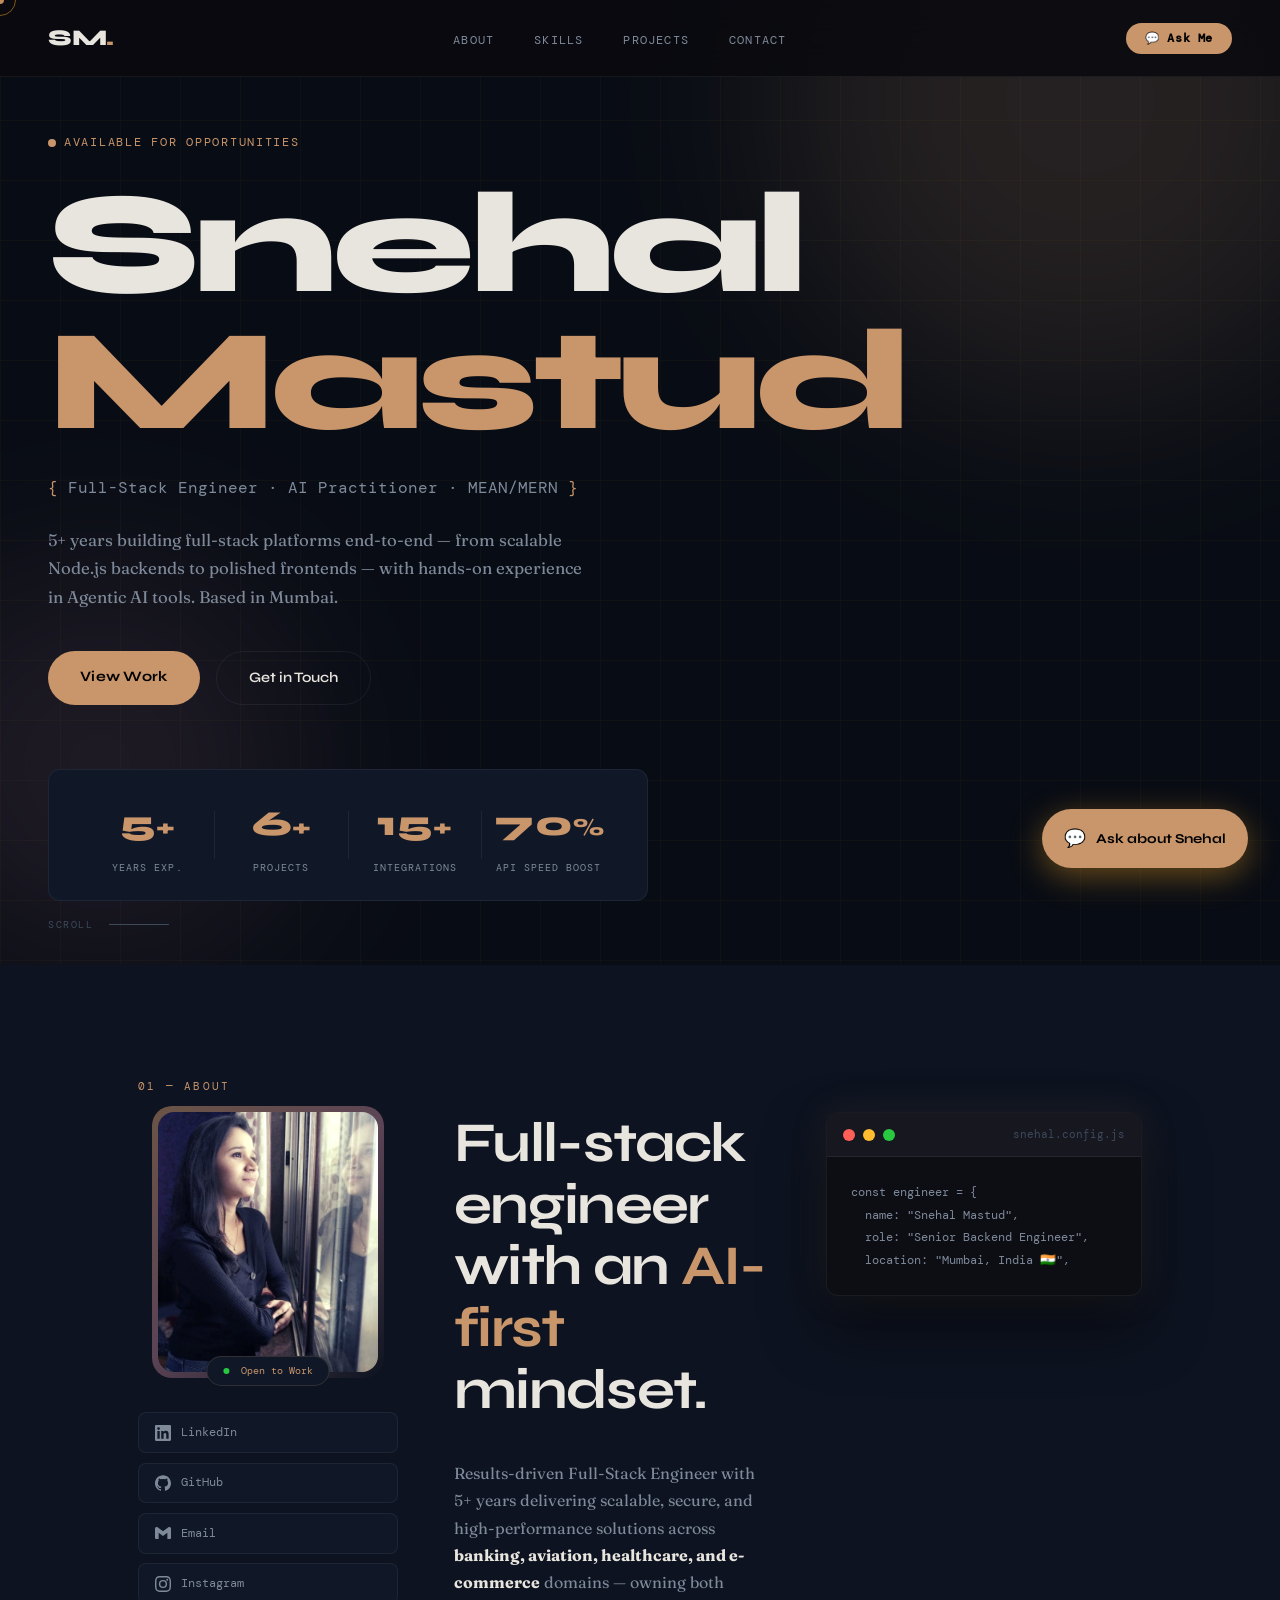
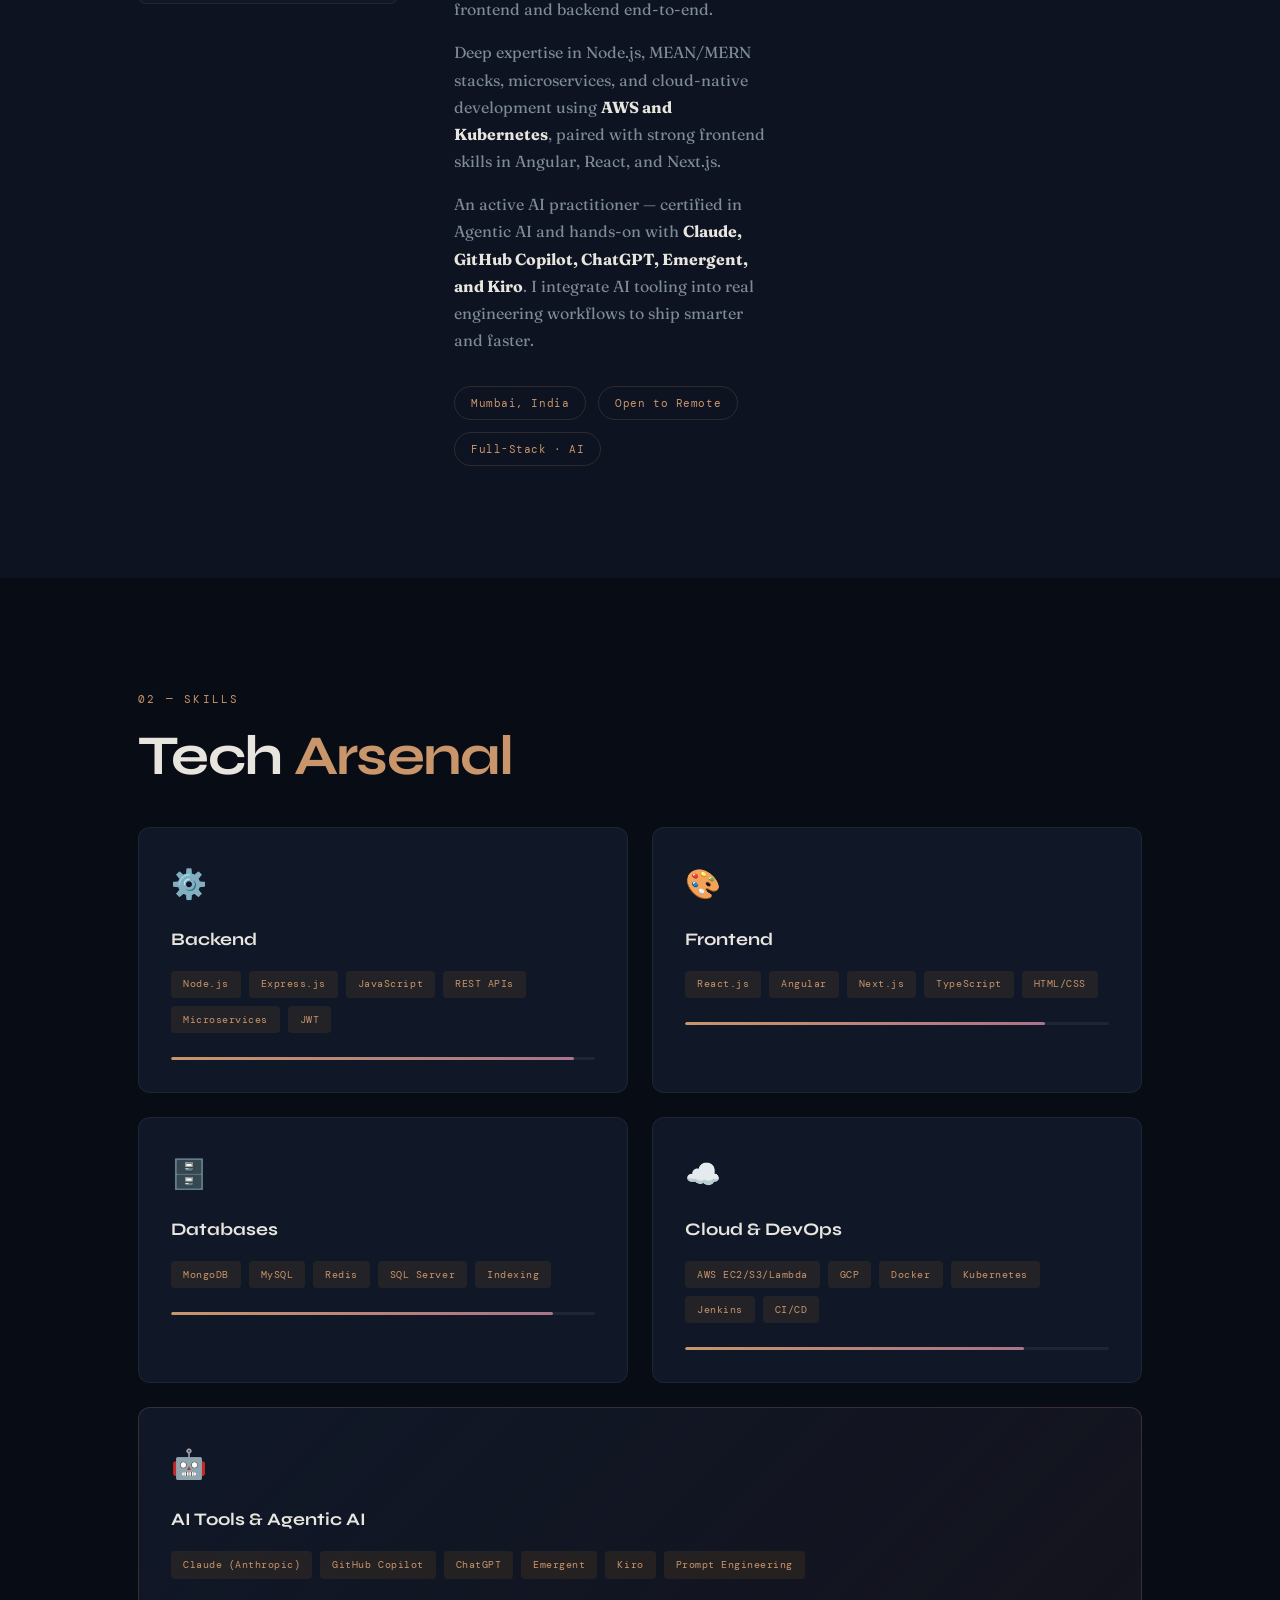
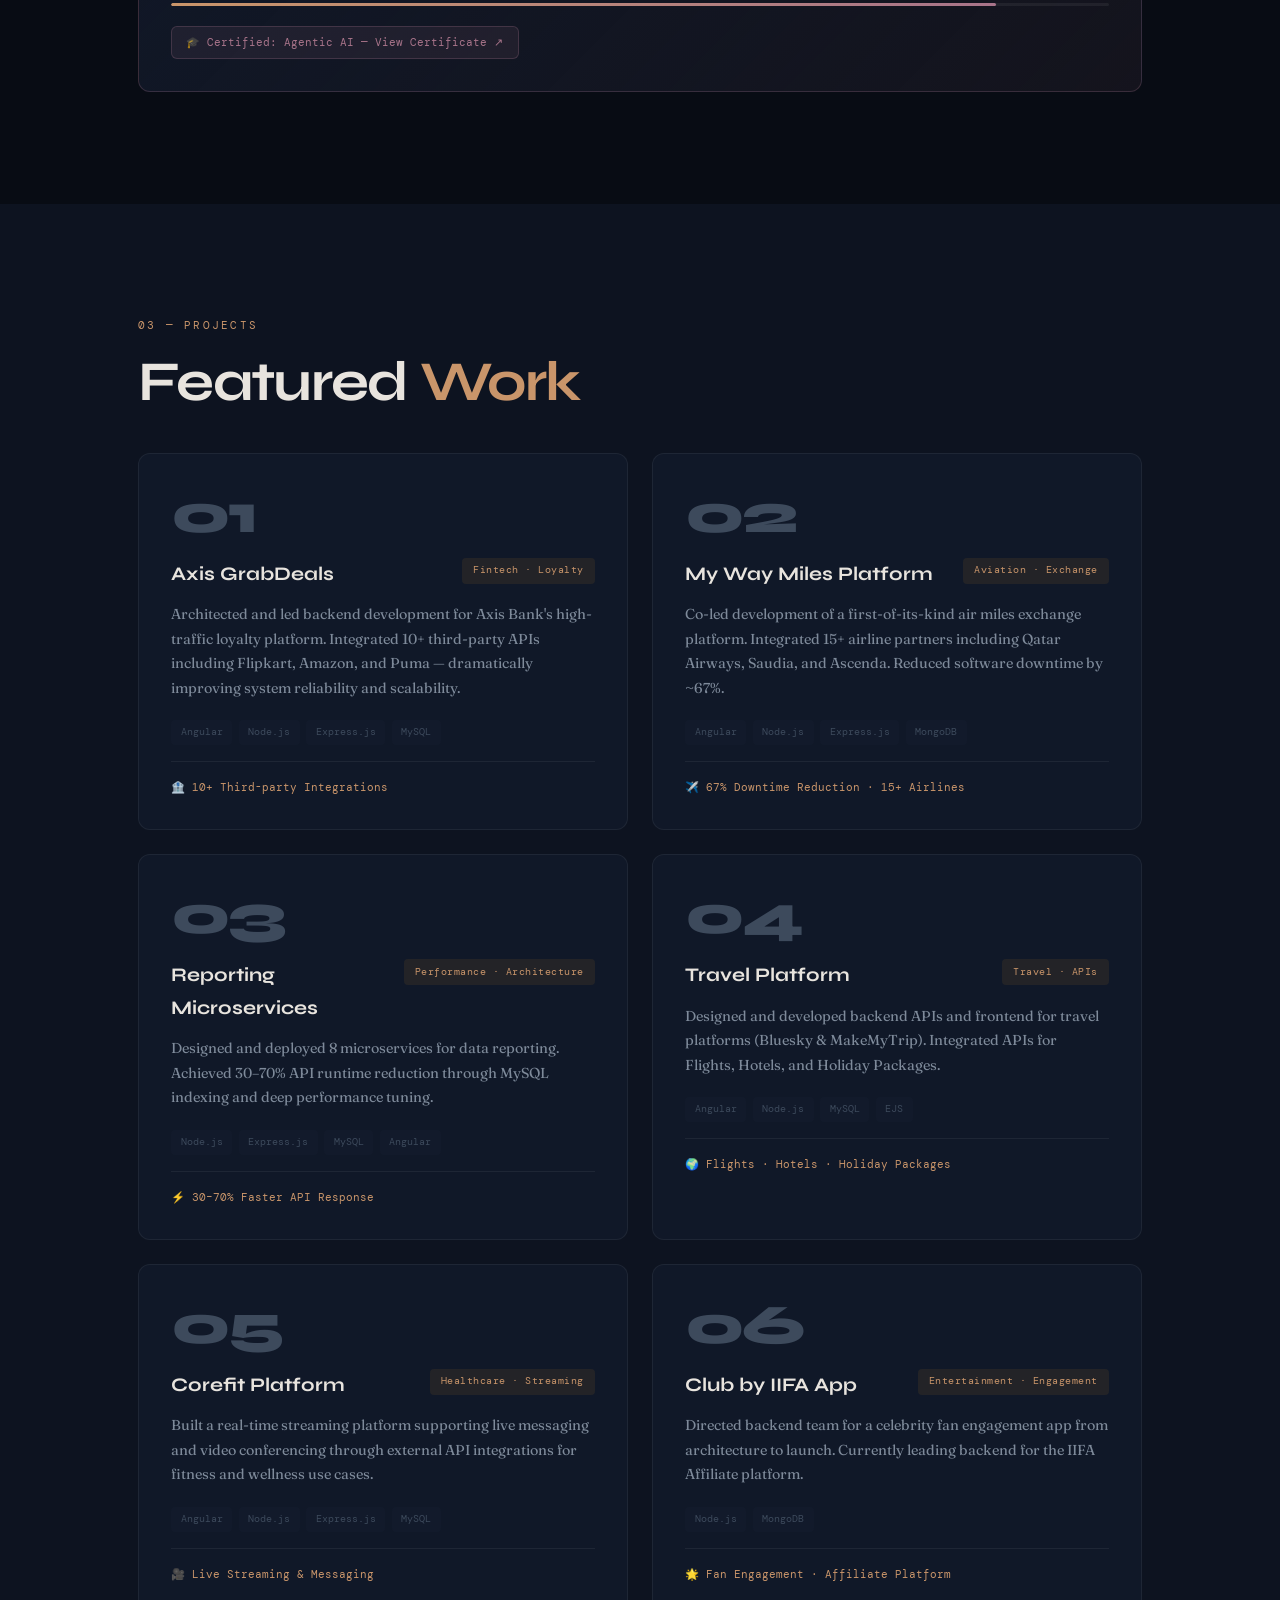
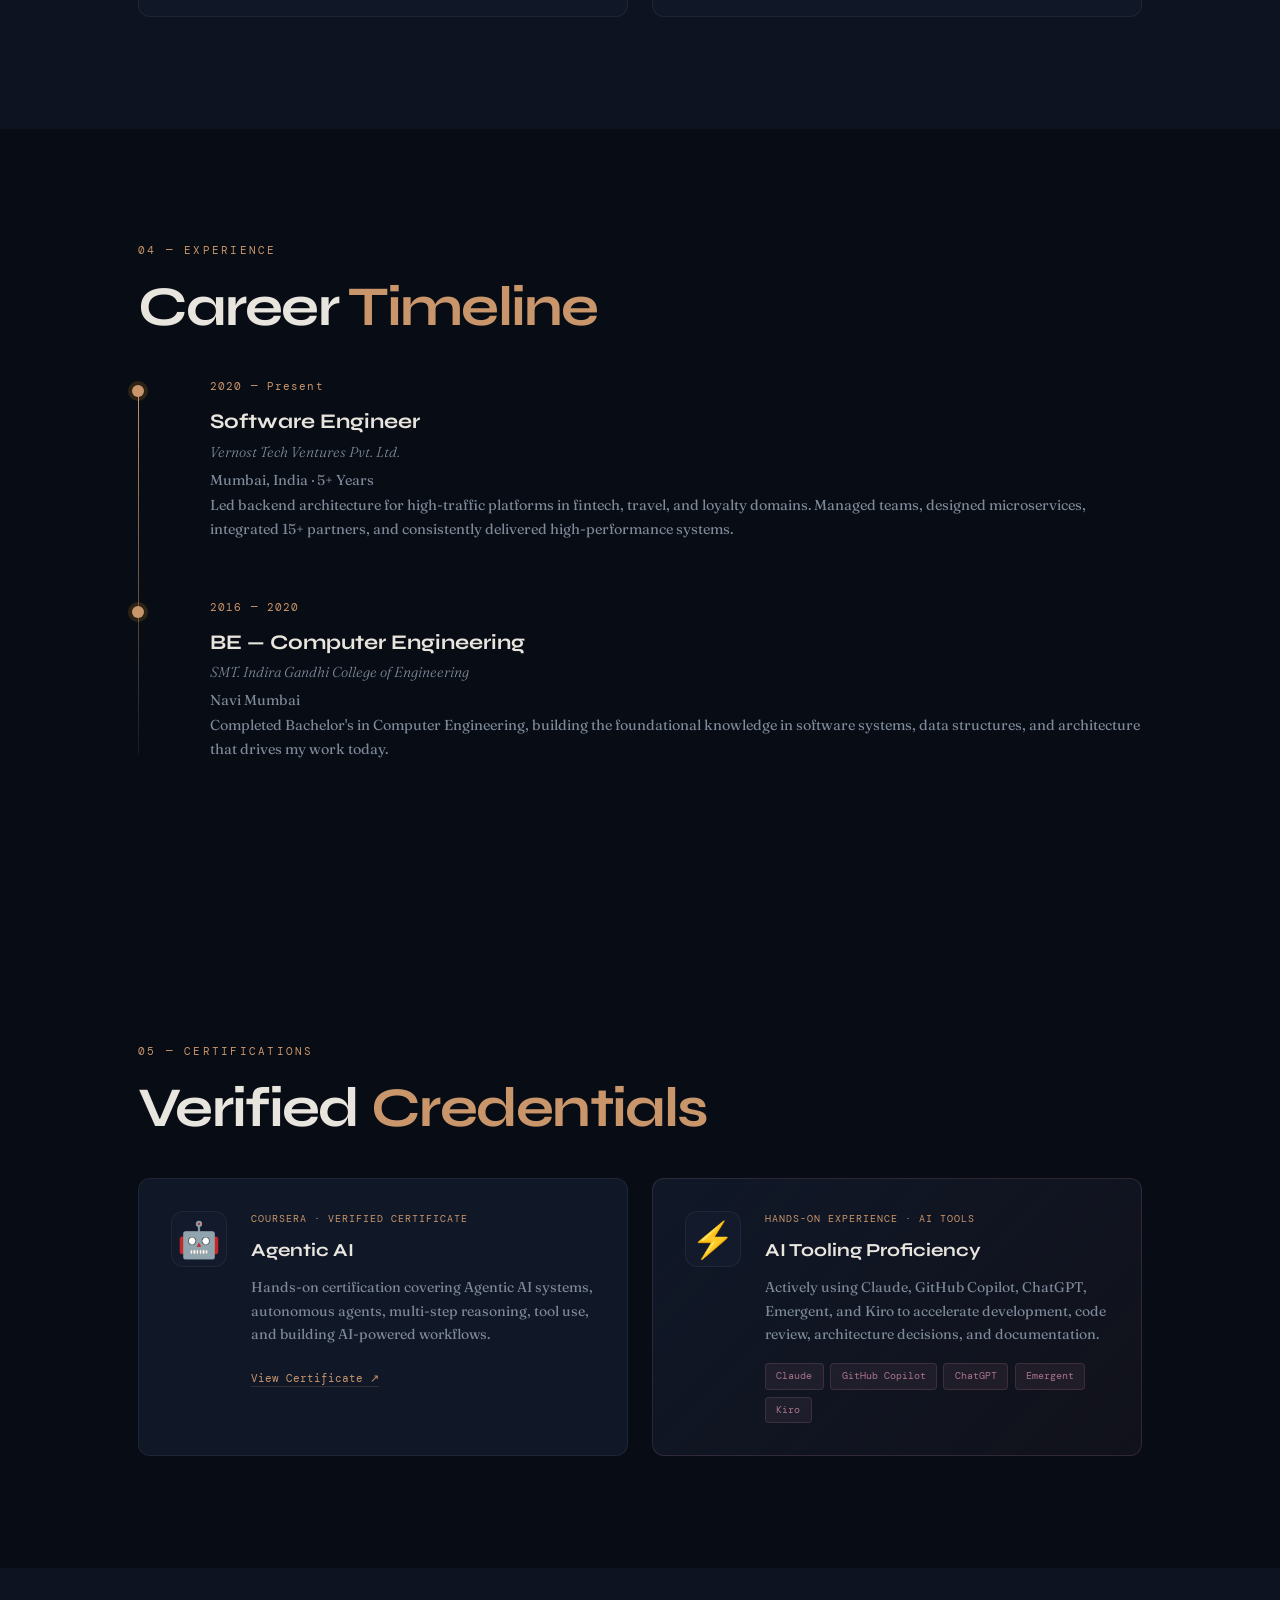
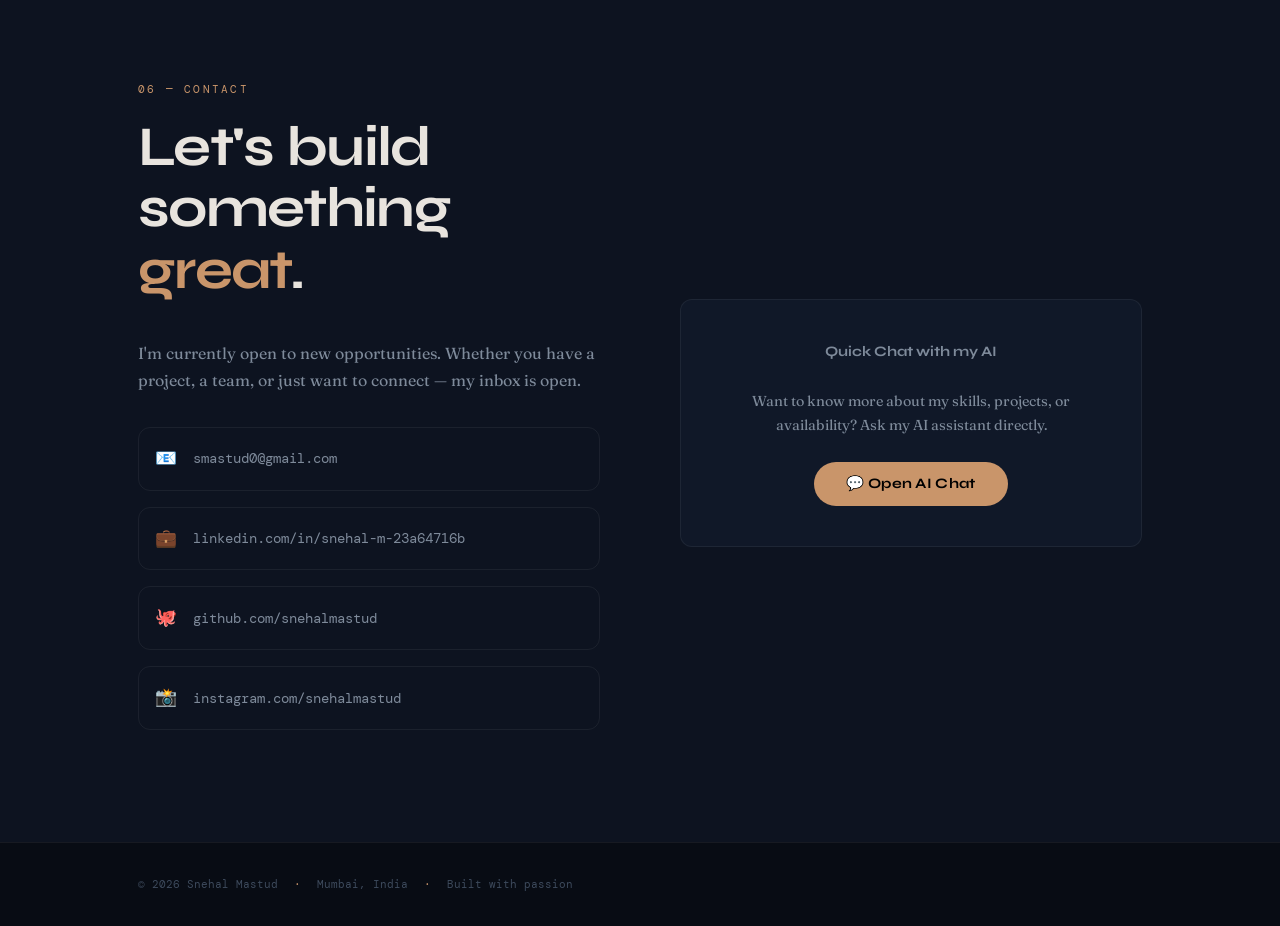
==== commit 97c77e8c: "updated portfolio" ====
--- a/index.html
+++ b/index.html
@@ -3,7 +3,7 @@
 <head>
   <meta charset="UTF-8" />
   <meta name="viewport" content="width=device-width, initial-scale=1.0"/>
-  <title>Snehal Mastud — Backend Engineer</title>
+  <title>Snehal Mastud — Full-Stack & AI Engineer</title>
   <link rel="stylesheet" href="style.css" />
   <link href="https://fonts.googleapis.com/css2?family=Syne:wght@400;600;700;800&family=DM+Mono:ital,wght@0,300;0,400;1,300&family=Fraunces:ital,wght@0,300;0,700;1,300&display=swap" rel="stylesheet"/>
 </head>
@@ -38,8 +38,8 @@
         <span class="line">Snehal</span>
         <span class="line accent">Mastud</span>
       </h1>
-      <p class="hero-role reveal"><span class="mono">{ </span>Node.js Backend Engineer · Full-Stack MEAN/MERN<span class="mono"> }</span></p>
-      <p class="hero-sub reveal">5+ years crafting scalable backend systems in fintech, aviation, healthcare & e-commerce. Based in Mumbai.</p>
+      <p class="hero-role reveal"><span class="mono">{ </span>Full-Stack Engineer · AI Practitioner · MEAN/MERN<span class="mono"> }</span></p>
+      <p class="hero-sub reveal">5+ years building full-stack platforms end-to-end — from scalable Node.js backends to polished frontends — with hands-on experience in Agentic AI tools. Based in Mumbai.</p>
       <div class="hero-cta reveal">
         <a href="#projects" class="btn-primary">View Work</a>
         <a href="#contact" class="btn-outline">Get in Touch</a>
@@ -86,17 +86,21 @@
               <svg width="16" height="16" viewBox="0 0 24 24" fill="currentColor"><path d="M24 5.457v13.909c0 .904-.732 1.636-1.636 1.636h-3.819V11.73L12 16.64l-6.545-4.91v9.273H1.636A1.636 1.636 0 0 1 0 19.366V5.457c0-2.023 2.309-3.178 3.927-1.964L5.455 4.64 12 9.548l6.545-4.91 1.528-1.145C21.69 2.28 24 3.434 24 5.457z"/></svg>
               Email
             </a>
+            <a href="https://www.instagram.com/snehalmastud" target="_blank" class="social-btn">
+              <svg width="16" height="16" viewBox="0 0 24 24" fill="currentColor"><path d="M12 2.163c3.204 0 3.584.012 4.85.07 3.252.148 4.771 1.691 4.919 4.919.058 1.265.069 1.645.069 4.849 0 3.205-.012 3.584-.069 4.849-.149 3.225-1.664 4.771-4.919 4.919-1.266.058-1.644.07-4.85.07-3.204 0-3.584-.012-4.849-.07-3.26-.149-4.771-1.699-4.919-4.92-.058-1.265-.07-1.644-.07-4.849 0-3.204.013-3.583.07-4.849.149-3.227 1.664-4.771 4.919-4.919 1.266-.057 1.645-.069 4.849-.069zM12 0C8.741 0 8.333.014 7.053.072 2.695.272.273 2.69.073 7.052.014 8.333 0 8.741 0 12c0 3.259.014 3.668.072 4.948.2 4.358 2.618 6.78 6.98 6.98C8.333 23.986 8.741 24 12 24c3.259 0 3.668-.014 4.948-.072 4.354-.2 6.782-2.618 6.979-6.98.059-1.28.073-1.689.073-4.948 0-3.259-.014-3.667-.072-4.947-.196-4.354-2.617-6.78-6.979-6.98C15.668.014 15.259 0 12 0zm0 5.838a6.162 6.162 0 1 0 0 12.324 6.162 6.162 0 0 0 0-12.324zM12 16a4 4 0 1 1 0-8 4 4 0 0 1 0 8zm6.406-11.845a1.44 1.44 0 1 0 0 2.881 1.44 1.44 0 0 0 0-2.881z"/></svg>
+              Instagram
+            </a>
           </div>
         </div>
         <div class="about-text reveal">
-          <h2 class="section-title">Building the backend <em>backbone</em> of modern platforms.</h2>
-          <p>Results-driven Senior Backend Engineer with 5+ years delivering scalable, secure, and high-performance solutions across <strong>banking, aviation, healthcare, and e-commerce</strong> domains.</p>
-          <p>Expert in Node.js, MEAN/MERN stacks, microservices architecture, and cloud-native development using <strong>AWS and Kubernetes</strong>. Adept at full-stack development with Angular and Next.js.</p>
-          <p>Committed to clean architecture, automation, and continuous improvement — always chasing that next 10x performance gain.</p>
+          <h2 class="section-title">Full-stack engineer with an <em>AI-first</em> mindset.</h2>
+          <p>Results-driven Full-Stack Engineer with 5+ years delivering scalable, secure, and high-performance solutions across <strong>banking, aviation, healthcare, and e-commerce</strong> domains — owning both frontend and backend end-to-end.</p>
+          <p>Deep expertise in Node.js, MEAN/MERN stacks, microservices, and cloud-native development using <strong>AWS and Kubernetes</strong>, paired with strong frontend skills in Angular, React, and Next.js.</p>
+          <p>An active AI practitioner — certified in Agentic AI and hands-on with <strong>Claude, GitHub Copilot, ChatGPT, Emergent, and Kiro</strong>. I integrate AI tooling into real engineering workflows to ship smarter and faster.</p>
           <div class="about-badges">
             <span class="badge">Mumbai, India</span>
             <span class="badge">Open to Remote</span>
-            <span class="badge">Senior Level</span>
+            <span class="badge">Full-Stack · AI</span>
           </div>
         </div>
         <div class="about-visual reveal">
@@ -153,6 +157,17 @@
             <span>AWS EC2/S3/Lambda</span><span>GCP</span><span>Docker</span><span>Kubernetes</span><span>Jenkins</span><span>CI/CD</span>
           </div>
           <div class="skill-bar"><div class="skill-fill" data-width="80"></div></div>
+        </div>
+        <div class="skill-card skill-card--ai reveal" data-delay="0">
+          <div class="skill-icon">🤖</div>
+          <h3>AI Tools & Agentic AI</h3>
+          <div class="skill-tags">
+            <span>Claude (Anthropic)</span><span>GitHub Copilot</span><span>ChatGPT</span><span>Emergent</span><span>Kiro</span><span>Prompt Engineering</span>
+          </div>
+          <div class="skill-bar"><div class="skill-fill" data-width="88"></div></div>
+          <a href="https://www.coursera.org/account/accomplishments/verify/E7F2MHAH1GH0" target="_blank" class="cert-badge">
+            🎓 Certified: Agentic AI — View Certificate ↗
+          </a>
         </div>
       </div>
     </div>
@@ -277,10 +292,42 @@
     </div>
   </section>
 
+  <!-- Certifications -->
+  <section class="certs section" id="certifications">
+    <div class="container">
+      <div class="section-label reveal">05 — Certifications</div>
+      <h2 class="section-title reveal">Verified <em>Credentials</em></h2>
+      <div class="certs-grid">
+        <div class="cert-card reveal">
+          <div class="cert-icon-wrap">🤖</div>
+          <div class="cert-body">
+            <div class="cert-issuer">Coursera · Verified Certificate</div>
+            <h3>Agentic AI</h3>
+            <p>Hands-on certification covering Agentic AI systems, autonomous agents, multi-step reasoning, tool use, and building AI-powered workflows.</p>
+            <a href="https://www.coursera.org/account/accomplishments/verify/E7F2MHAH1GH0" target="_blank" class="cert-link">
+              View Certificate ↗
+            </a>
+          </div>
+        </div>
+        <div class="cert-card cert-card--tools reveal" data-delay="150">
+          <div class="cert-icon-wrap">⚡</div>
+          <div class="cert-body">
+            <div class="cert-issuer">Hands-on Experience · AI Tools</div>
+            <h3>AI Tooling Proficiency</h3>
+            <p>Actively using Claude, GitHub Copilot, ChatGPT, Emergent, and Kiro to accelerate development, code review, architecture decisions, and documentation.</p>
+            <div class="cert-tool-tags">
+              <span>Claude</span><span>GitHub Copilot</span><span>ChatGPT</span><span>Emergent</span><span>Kiro</span>
+            </div>
+          </div>
+        </div>
+      </div>
+    </div>
+  </section>
+
   <!-- Contact -->
   <section class="contact section" id="contact">
     <div class="container">
-      <div class="section-label reveal">05 — Contact</div>
+      <div class="section-label reveal">06 — Contact</div>
       <div class="contact-grid">
         <div class="contact-left reveal">
           <h2 class="section-title">Let's build something <em>great</em>.</h2>
@@ -290,10 +337,6 @@
               <span class="contact-icon">📧</span>
               <span>smastud0@gmail.com</span>
             </a>
-            <a href="tel:+919819439377" class="contact-item">
-              <span class="contact-icon">📞</span>
-              <span>+91 98194 39377</span>
-            </a>
             <a href="https://www.linkedin.com/in/snehal-m-23a64716b/" target="_blank" class="contact-item">
               <span class="contact-icon">💼</span>
               <span>linkedin.com/in/snehal-m-23a64716b</span>
@@ -301,6 +344,10 @@
             <a href="https://github.com/snehalmastud" target="_blank" class="contact-item">
               <span class="contact-icon">🐙</span>
               <span>github.com/snehalmastud</span>
+            </a>
+            <a href="https://www.instagram.com/snehalmastud" target="_blank" class="contact-item">
+              <span class="contact-icon">📸</span>
+              <span>instagram.com/snehalmastud</span>
             </a>
           </div>
         </div>
@@ -345,13 +392,13 @@
     </div>
     <div class="chat-messages" id="chatMessages">
       <div class="chat-msg bot">
-        <div class="msg-bubble">👋 Hi! I'm Snehal's AI assistant. Ask me anything about his skills, projects, experience, or availability!</div>
+        <div class="msg-bubble">👋 Hi! I'm Snehal's AI assistant. Ask me anything about her skills, projects, experience, or availability!</div>
       </div>
       <div class="chat-suggestions">
-        <button onclick="askSuggestion(this)">What tech does she use?</button>
-        <button onclick="askSuggestion(this)">Tell me about her projects</button>
+        <button onclick="askSuggestion(this)">What's her full-stack experience?</button>
+        <button onclick="askSuggestion(this)">Tell me about her AI skills</button>
         <button onclick="askSuggestion(this)">Is she available to hire?</button>
-        <button onclick="askSuggestion(this)">What's her backend expertise?</button>
+        <button onclick="askSuggestion(this)">Show me her projects</button>
       </div>
     </div>
     <div class="chat-input-row">
--- a/style.css
+++ b/style.css
@@ -575,3 +575,69 @@
   .chat-panel { width: calc(100vw - 2rem); right: 1rem; }
   .scroll-hint { display: none; }
 }
+
+/* ---- AI SKILL CARD SPECIAL ---- */
+.skill-card--ai {
+  grid-column: 1 / -1;
+  background: linear-gradient(135deg, var(--card) 0%, rgba(168,116,138,0.08) 100%);
+  border-color: rgba(168,116,138,0.25);
+}
+.skill-card--ai:hover { border-color: rgba(168,116,138,0.45); }
+.cert-badge {
+  display: inline-block; margin-top: 1.25rem;
+  font-family: var(--font-mono); font-size: 0.68rem;
+  color: var(--accent2); background: rgba(168,116,138,0.1);
+  border: 1px solid rgba(168,116,138,0.25); border-radius: 6px;
+  padding: 0.4rem 0.9rem; text-decoration: none;
+  transition: background 0.2s, border-color 0.2s;
+}
+.cert-badge:hover { background: rgba(168,116,138,0.2); border-color: rgba(168,116,138,0.5); }
+
+/* ---- CERTIFICATIONS SECTION ---- */
+.certs { background: var(--bg); }
+.certs-grid { display: grid; grid-template-columns: 1fr 1fr; gap: 1.5rem; }
+.cert-card {
+  display: flex; gap: 1.5rem; align-items: flex-start;
+  background: var(--card); border: 1px solid var(--border-dim);
+  border-radius: var(--radius); padding: 2rem;
+  transition: border-color 0.3s, transform 0.3s;
+}
+.cert-card:hover { border-color: var(--border); transform: translateY(-4px); }
+.cert-card--tools {
+  border-color: rgba(168,116,138,0.2);
+  background: linear-gradient(135deg, var(--card), rgba(168,116,138,0.06));
+}
+.cert-icon-wrap {
+  font-size: 2.2rem; flex-shrink: 0;
+  width: 56px; height: 56px;
+  display: flex; align-items: center; justify-content: center;
+  background: var(--bg3); border-radius: 12px;
+  border: 1px solid var(--border-dim);
+}
+.cert-issuer {
+  font-family: var(--font-mono); font-size: 0.62rem;
+  color: var(--accent); text-transform: uppercase; letter-spacing: 0.1em;
+  margin-bottom: 0.4rem;
+}
+.cert-body h3 { font-family: var(--font-display); font-size: 1.15rem; font-weight: 700; margin-bottom: 0.6rem; }
+.cert-body p { color: var(--text-muted); font-size: 0.88rem; margin-bottom: 1rem; }
+.cert-link {
+  font-family: var(--font-mono); font-size: 0.7rem;
+  color: var(--accent); text-decoration: none;
+  border-bottom: 1px solid var(--border); padding-bottom: 1px;
+  transition: border-color 0.2s, color 0.2s;
+}
+.cert-link:hover { color: var(--text); border-color: var(--text-muted); }
+.cert-tool-tags { display: flex; flex-wrap: wrap; gap: 0.4rem; }
+.cert-tool-tags span {
+  font-family: var(--font-mono); font-size: 0.62rem;
+  background: rgba(168,116,138,0.1); color: var(--accent2);
+  border: 1px solid rgba(168,116,138,0.2);
+  padding: 0.25rem 0.65rem; border-radius: 4px;
+}
+
+@media (max-width: 768px) {
+  .certs-grid { grid-template-columns: 1fr; }
+  .cert-card { flex-direction: column; gap: 1rem; }
+  .skill-card--ai { grid-column: 1; }
+}
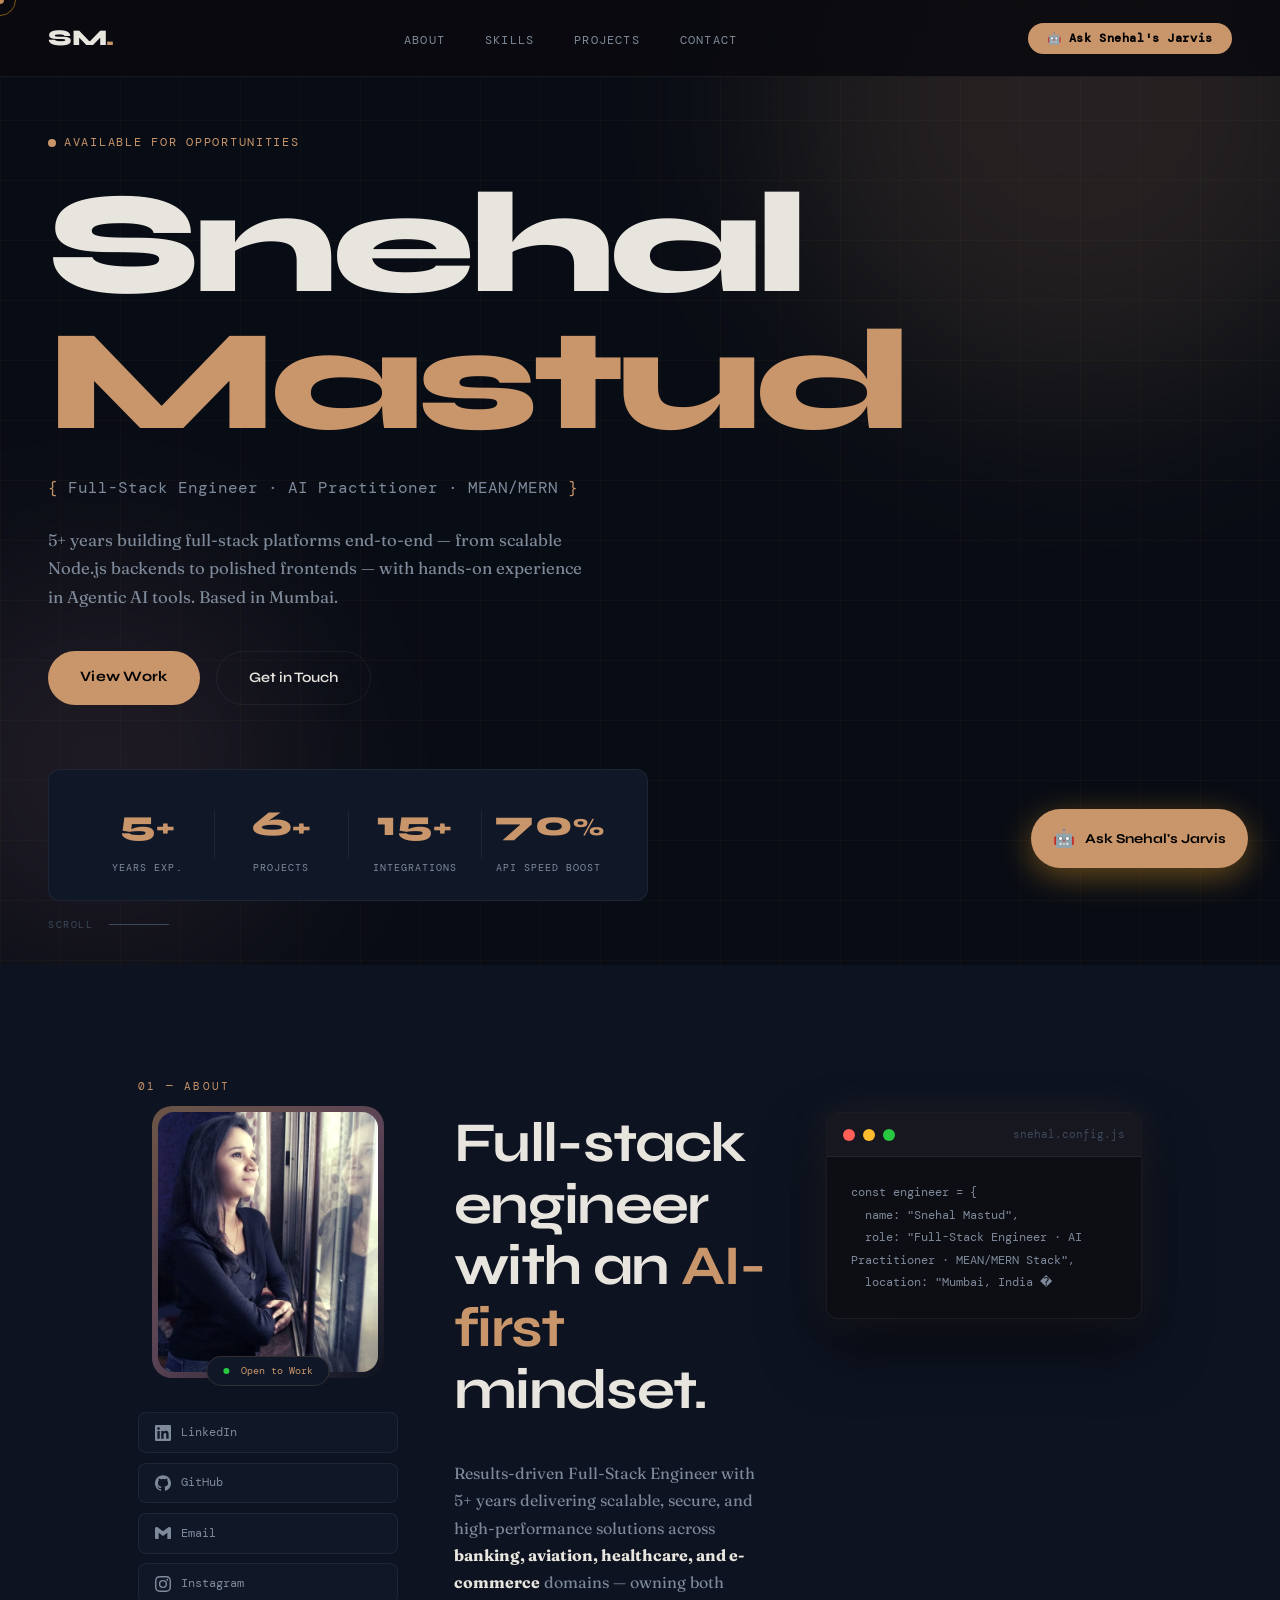
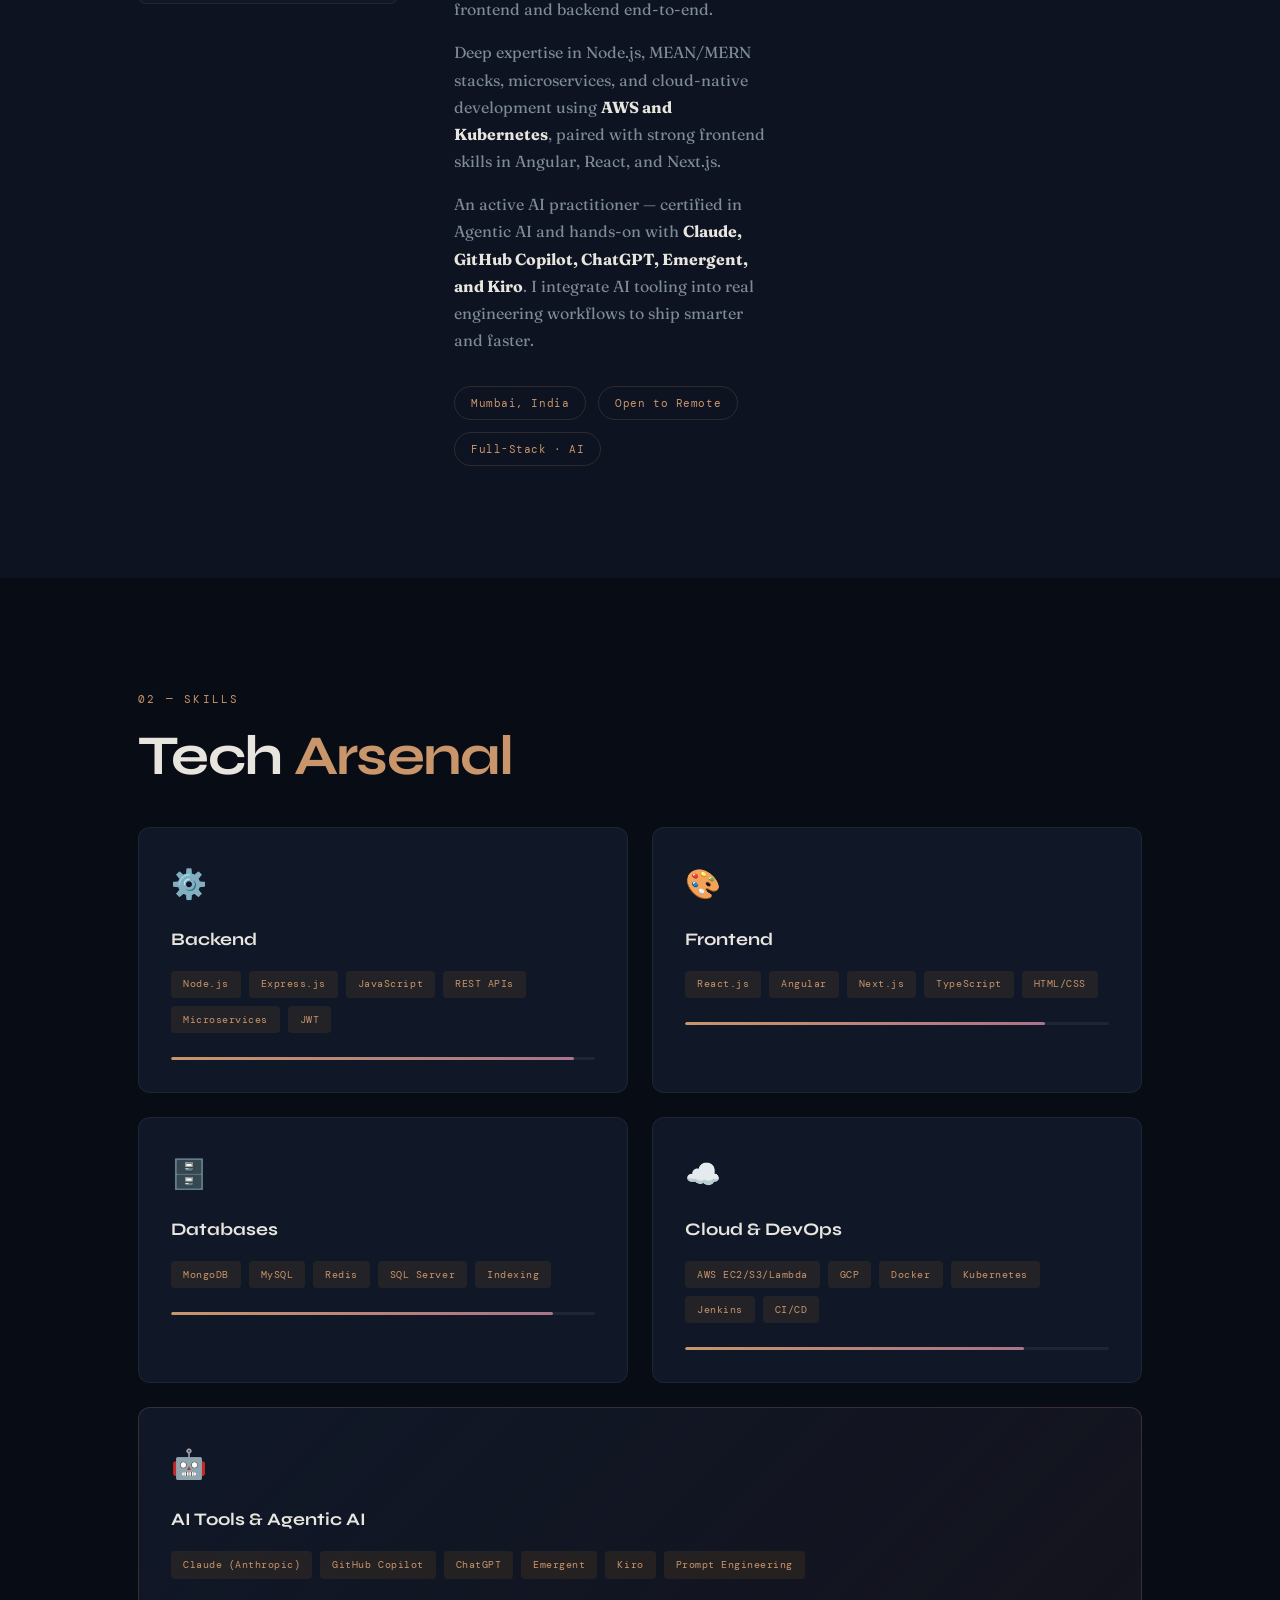
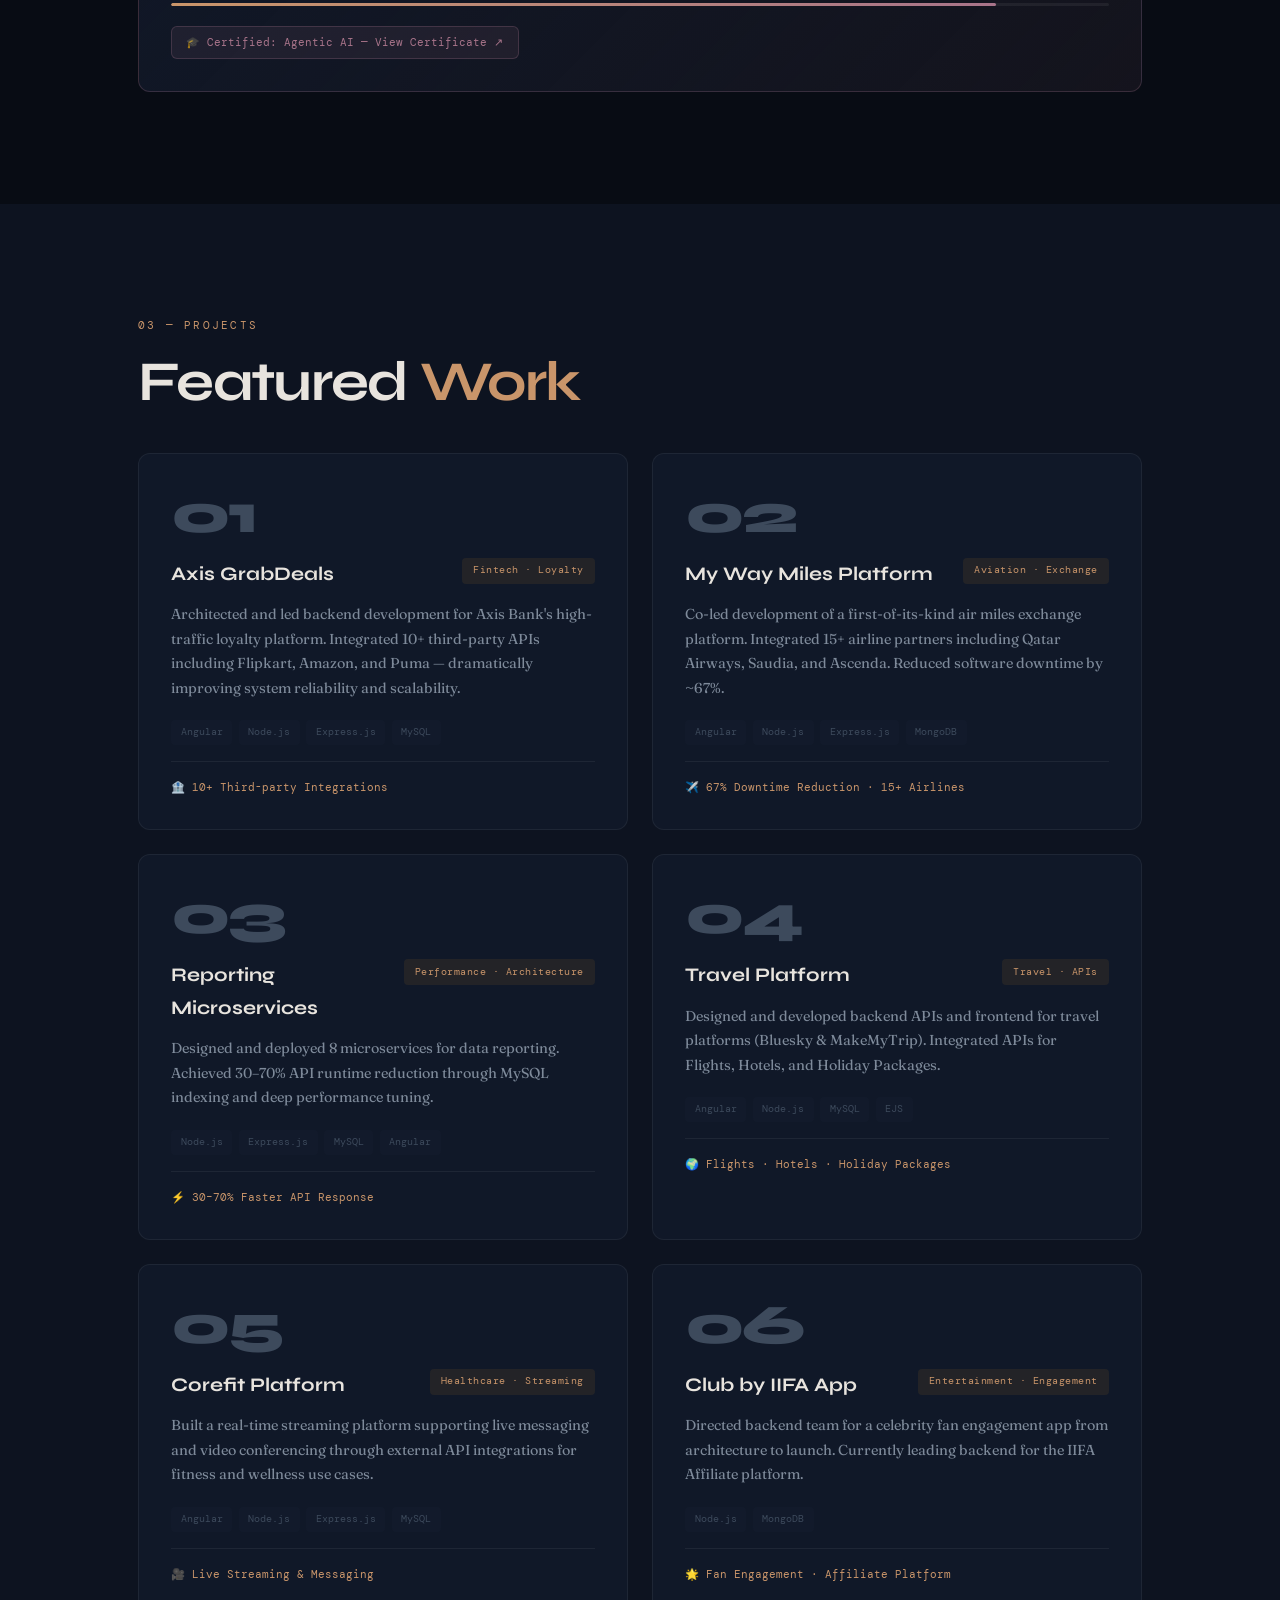
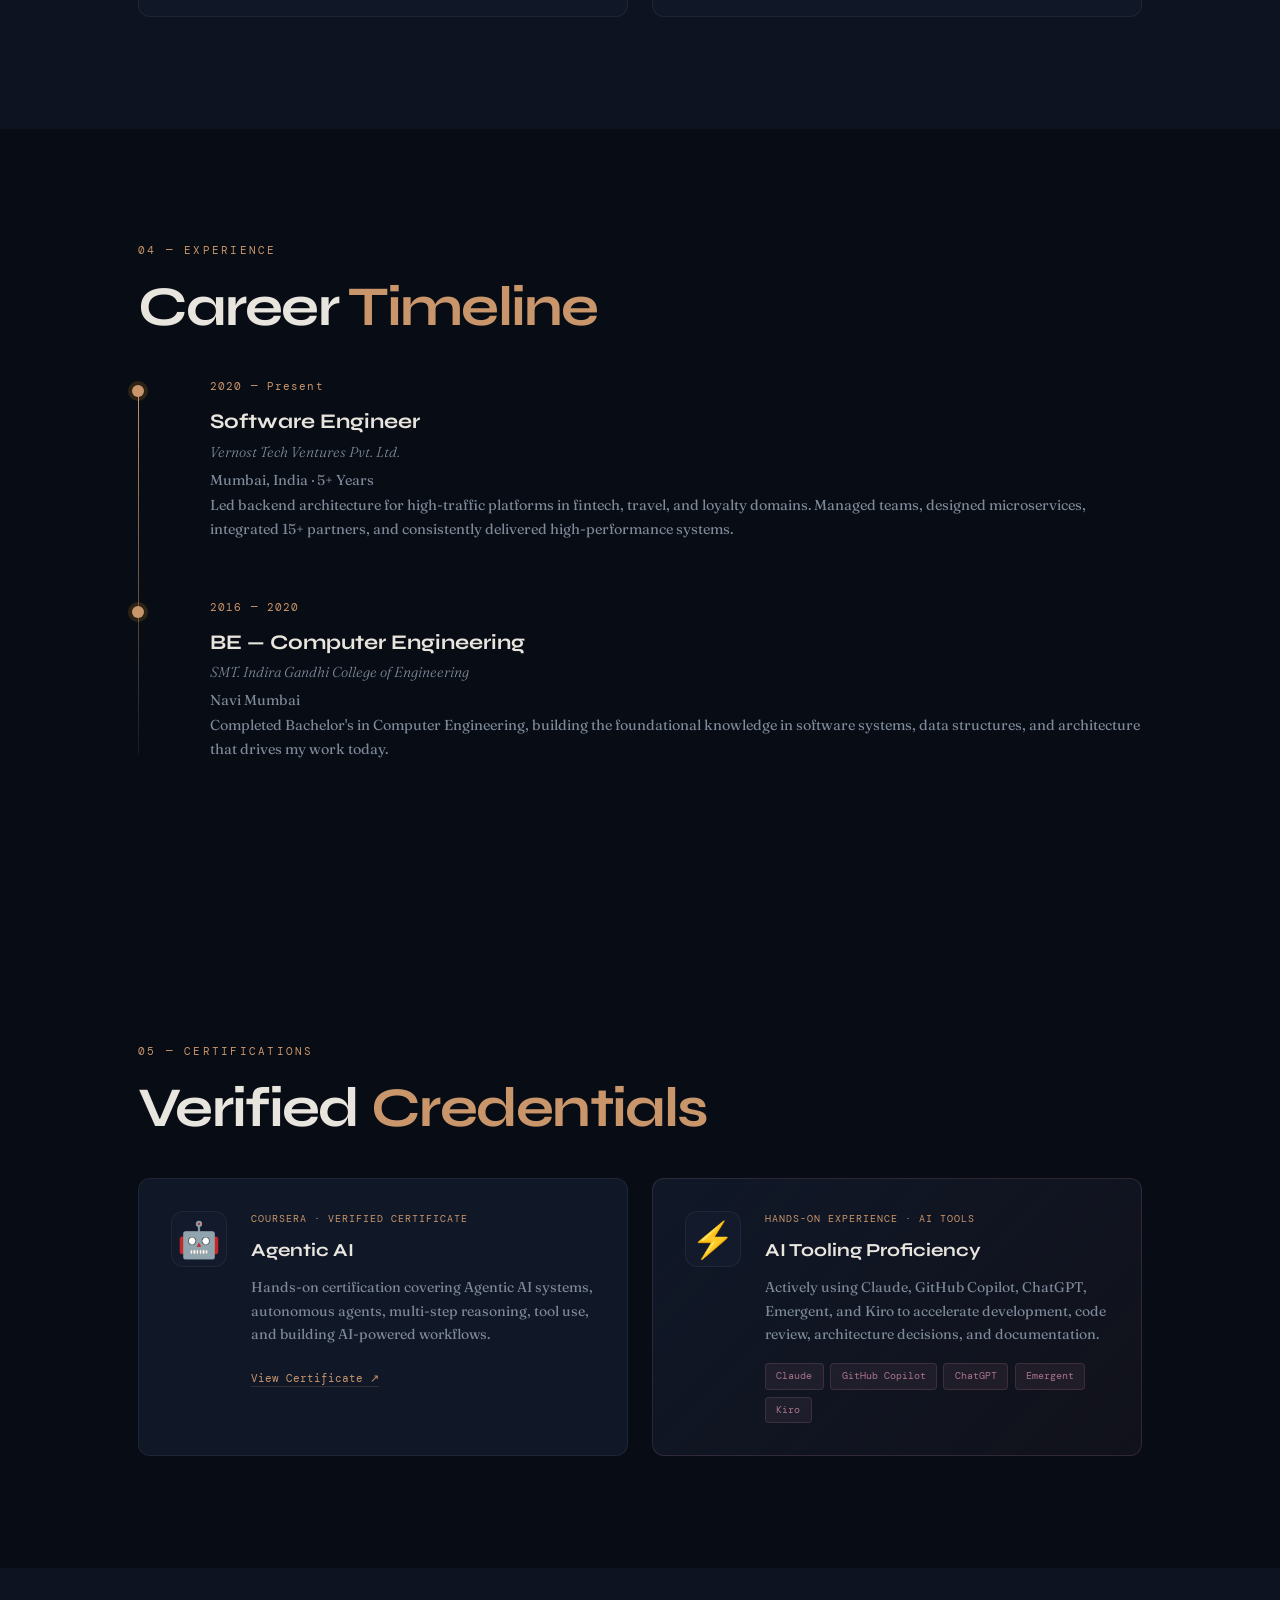
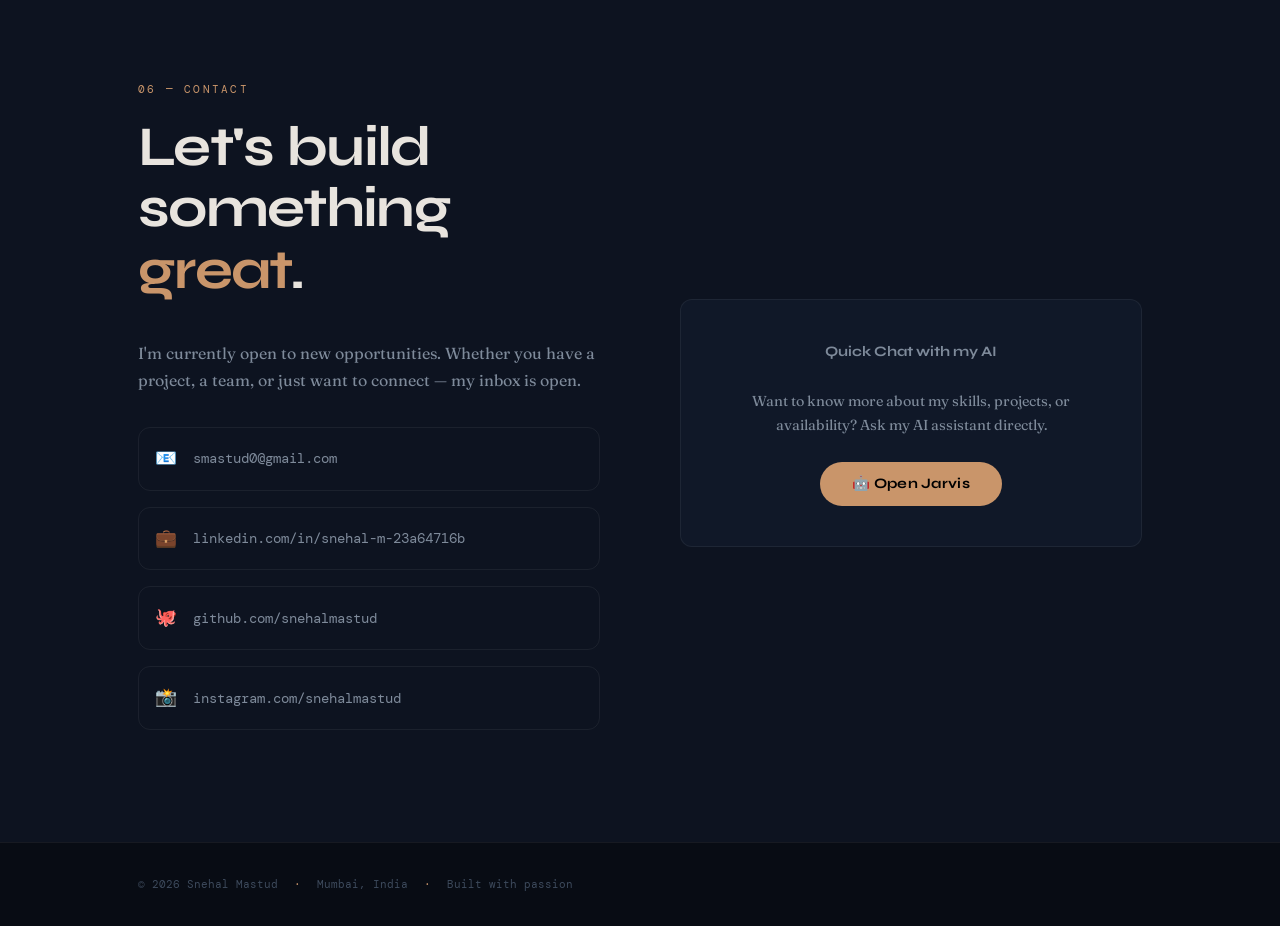
==== commit 563e9ef2: "added snehal's jarvis" ====
--- a/index.html
+++ b/index.html
@@ -22,7 +22,7 @@
       <li><a href="#projects">Projects</a></li>
       <li><a href="#contact">Contact</a></li>
     </ul>
-    <button class="chat-nav-btn" onclick="openChat()">💬 Ask Me</button>
+    <button class="chat-nav-btn" onclick="window.open('jarvis.html','_blank')">🤖 Ask Snehal's Jarvis</button>
   </nav>
 
   <!-- Hero -->
@@ -355,7 +355,7 @@
           <div class="contact-card">
             <p class="contact-card-title">Quick Chat with my AI</p>
             <p>Want to know more about my skills, projects, or availability? Ask my AI assistant directly.</p>
-            <button class="btn-primary" onclick="openChat()">💬 Open AI Chat</button>
+            <button class="btn-primary" onclick="window.open('jarvis.html','_blank')">🤖 Open Jarvis</button>
           </div>
         </div>
       </div>
@@ -374,37 +374,9 @@
   </footer>
 
   <!-- CHATBOT -->
-  <div class="chat-bubble" id="chatBubble" onclick="openChat()">
-    <span class="chat-bubble-icon">💬</span>
-    <span class="chat-bubble-label">Ask about Snehal</span>
-  </div>
-
-  <div class="chat-overlay" id="chatOverlay" onclick="closeChat()"></div>
-
-  <div class="chat-panel" id="chatPanel">
-    <div class="chat-header">
-      <div class="chat-avatar">SM</div>
-      <div class="chat-header-info">
-        <strong>Snehal's AI Assistant</strong>
-        <span class="online-dot"></span> Online
-      </div>
-      <button class="chat-close" onclick="closeChat()">✕</button>
-    </div>
-    <div class="chat-messages" id="chatMessages">
-      <div class="chat-msg bot">
-        <div class="msg-bubble">👋 Hi! I'm Snehal's AI assistant. Ask me anything about her skills, projects, experience, or availability!</div>
-      </div>
-      <div class="chat-suggestions">
-        <button onclick="askSuggestion(this)">What's her full-stack experience?</button>
-        <button onclick="askSuggestion(this)">Tell me about her AI skills</button>
-        <button onclick="askSuggestion(this)">Is she available to hire?</button>
-        <button onclick="askSuggestion(this)">Show me her projects</button>
-      </div>
-    </div>
-    <div class="chat-input-row">
-      <input type="text" id="chatInput" placeholder="Ask anything about Snehal..." onkeydown="if(event.key==='Enter') sendMessage()" />
-      <button onclick="sendMessage()" id="sendBtn">➤</button>
-    </div>
+  <div class="chat-bubble" id="chatBubble" onclick="window.open('jarvis.html','_blank')">
+    <span class="chat-bubble-icon">🤖</span>
+    <span class="chat-bubble-label">Ask Snehal's Jarvis</span>
   </div>
 
   <script src="script.js"></script>
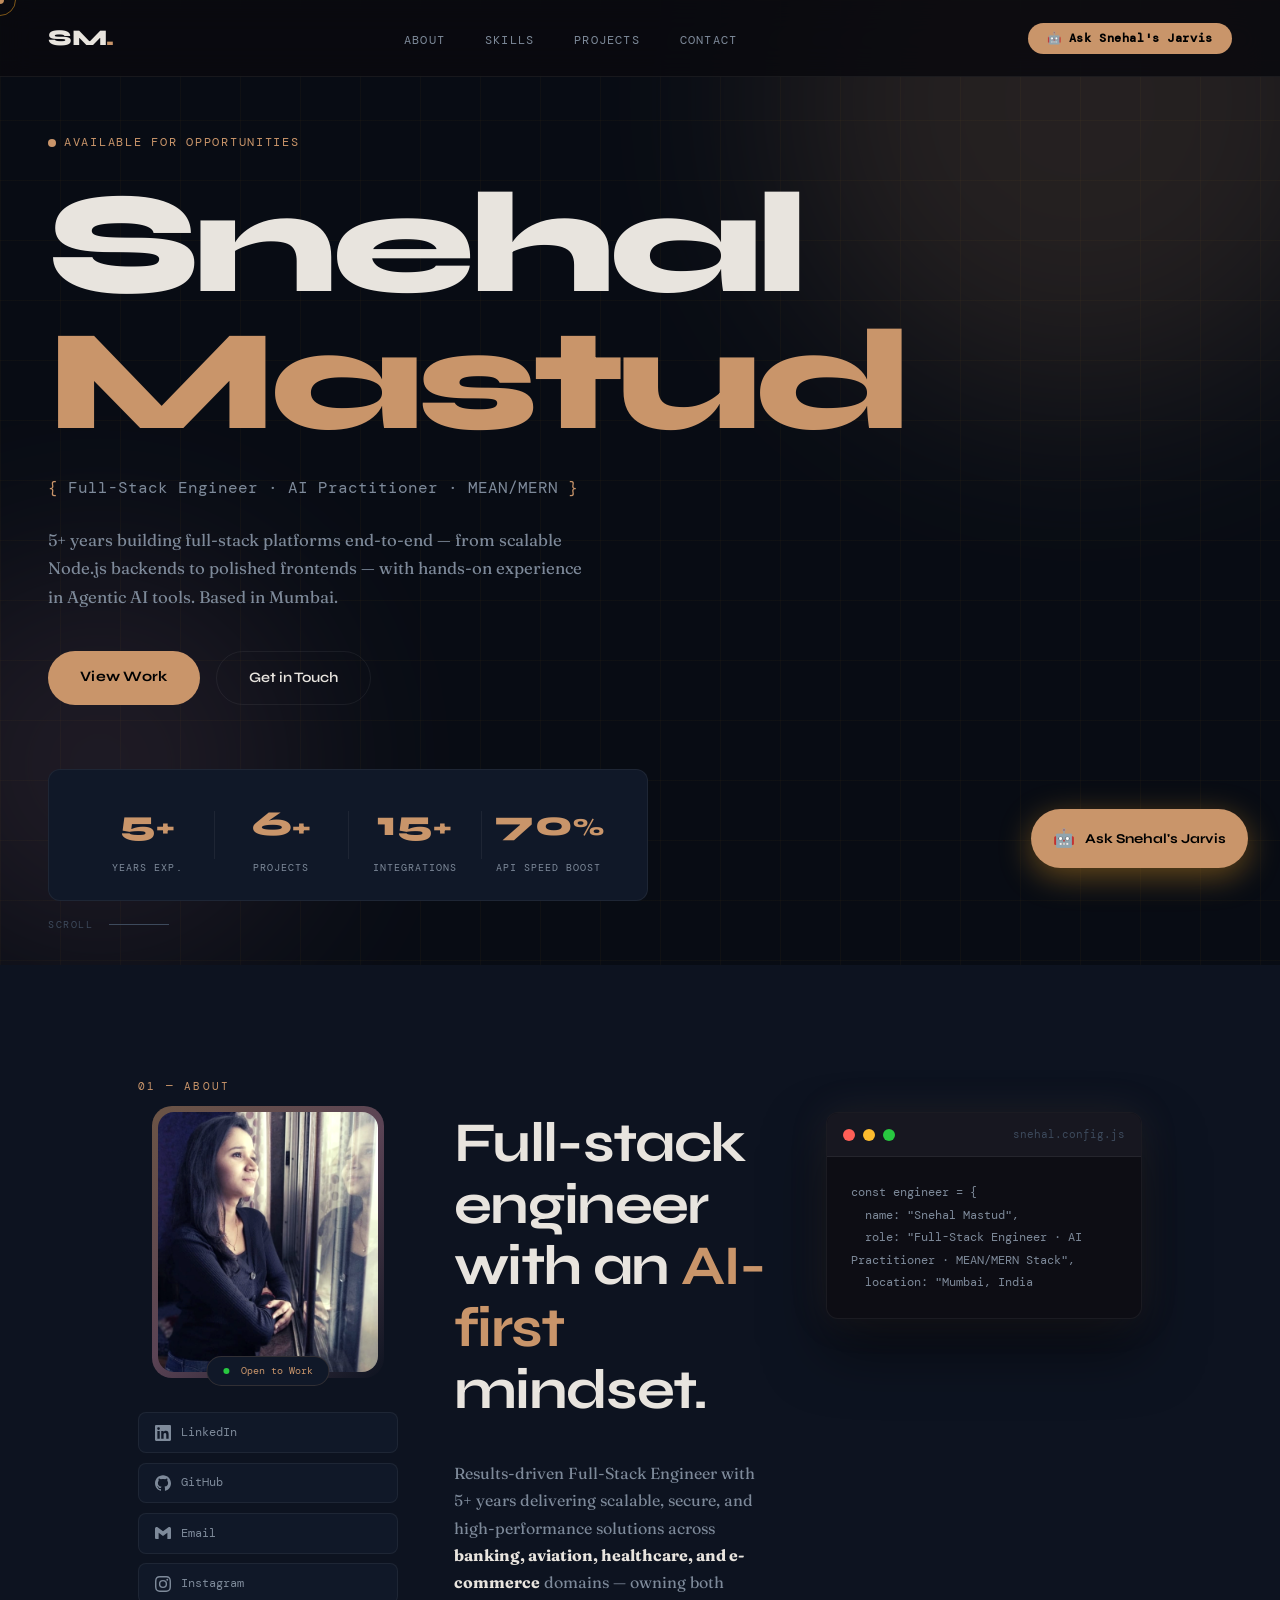
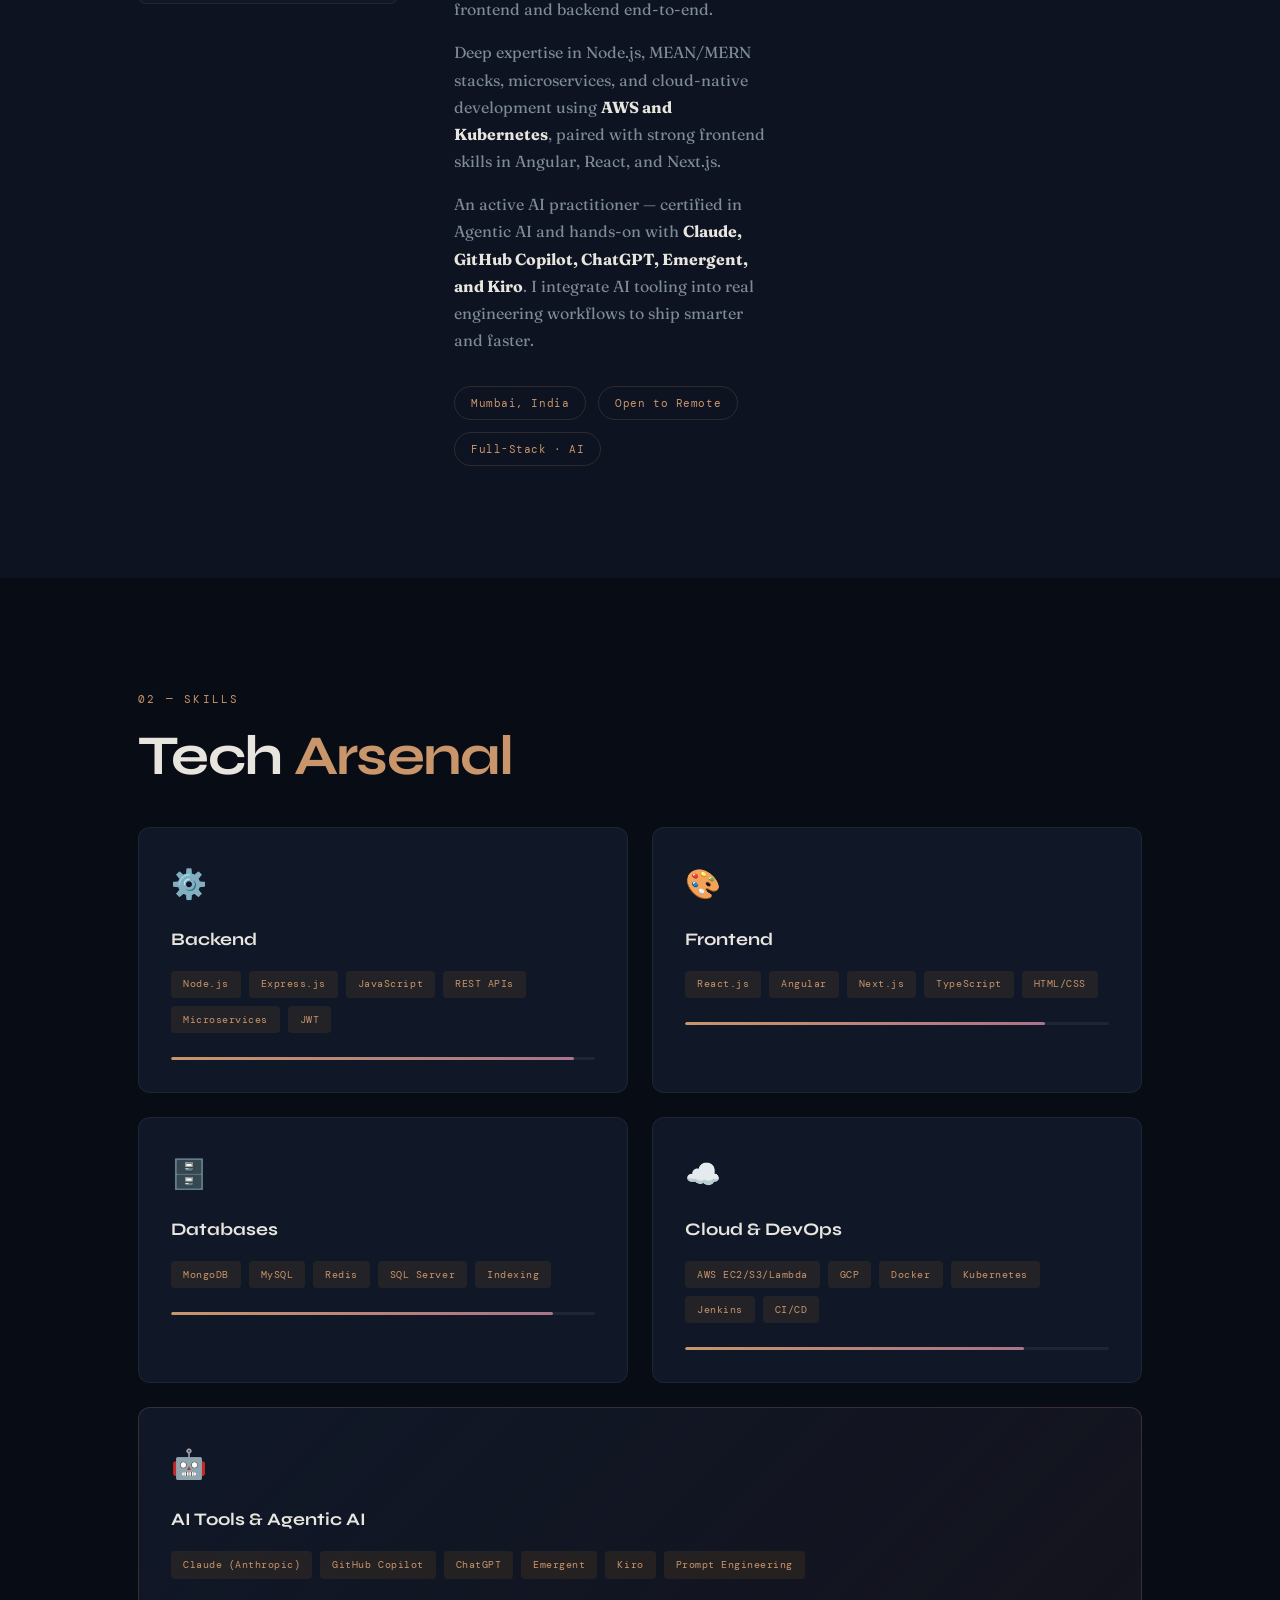
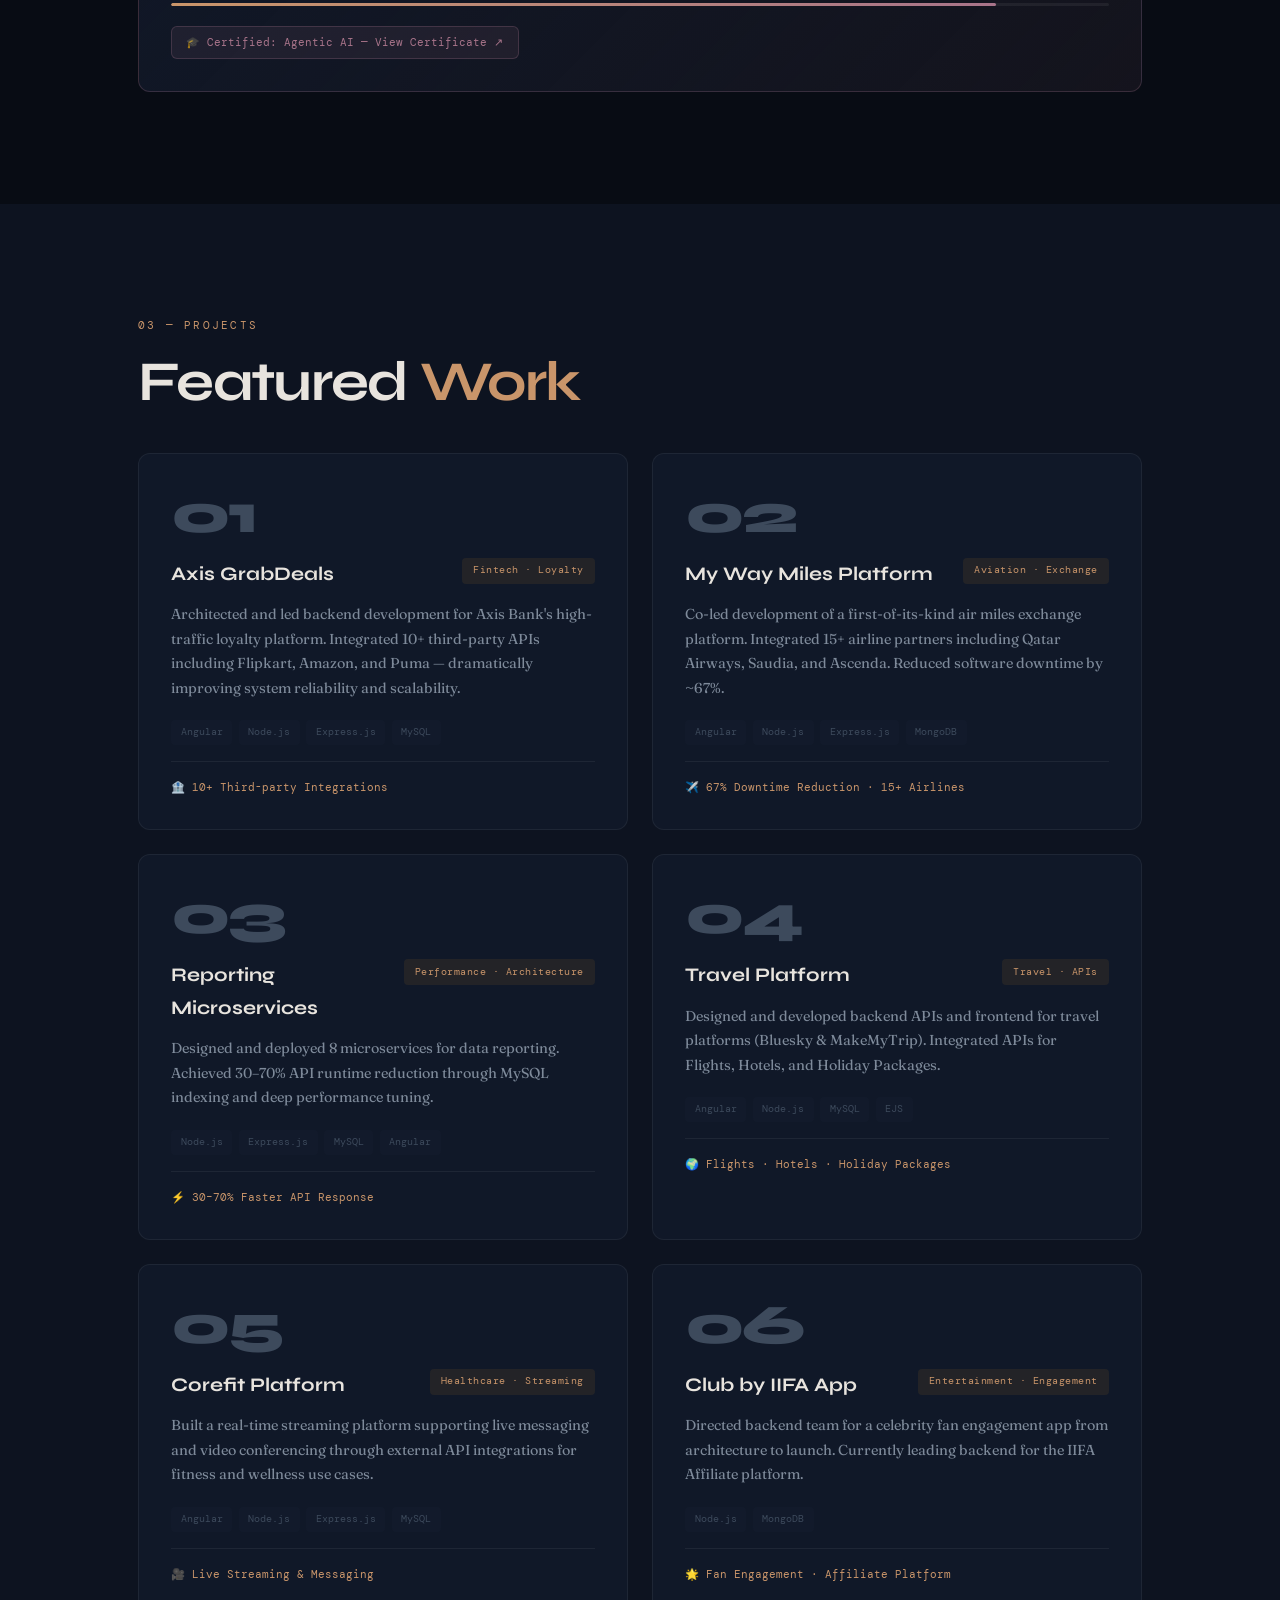
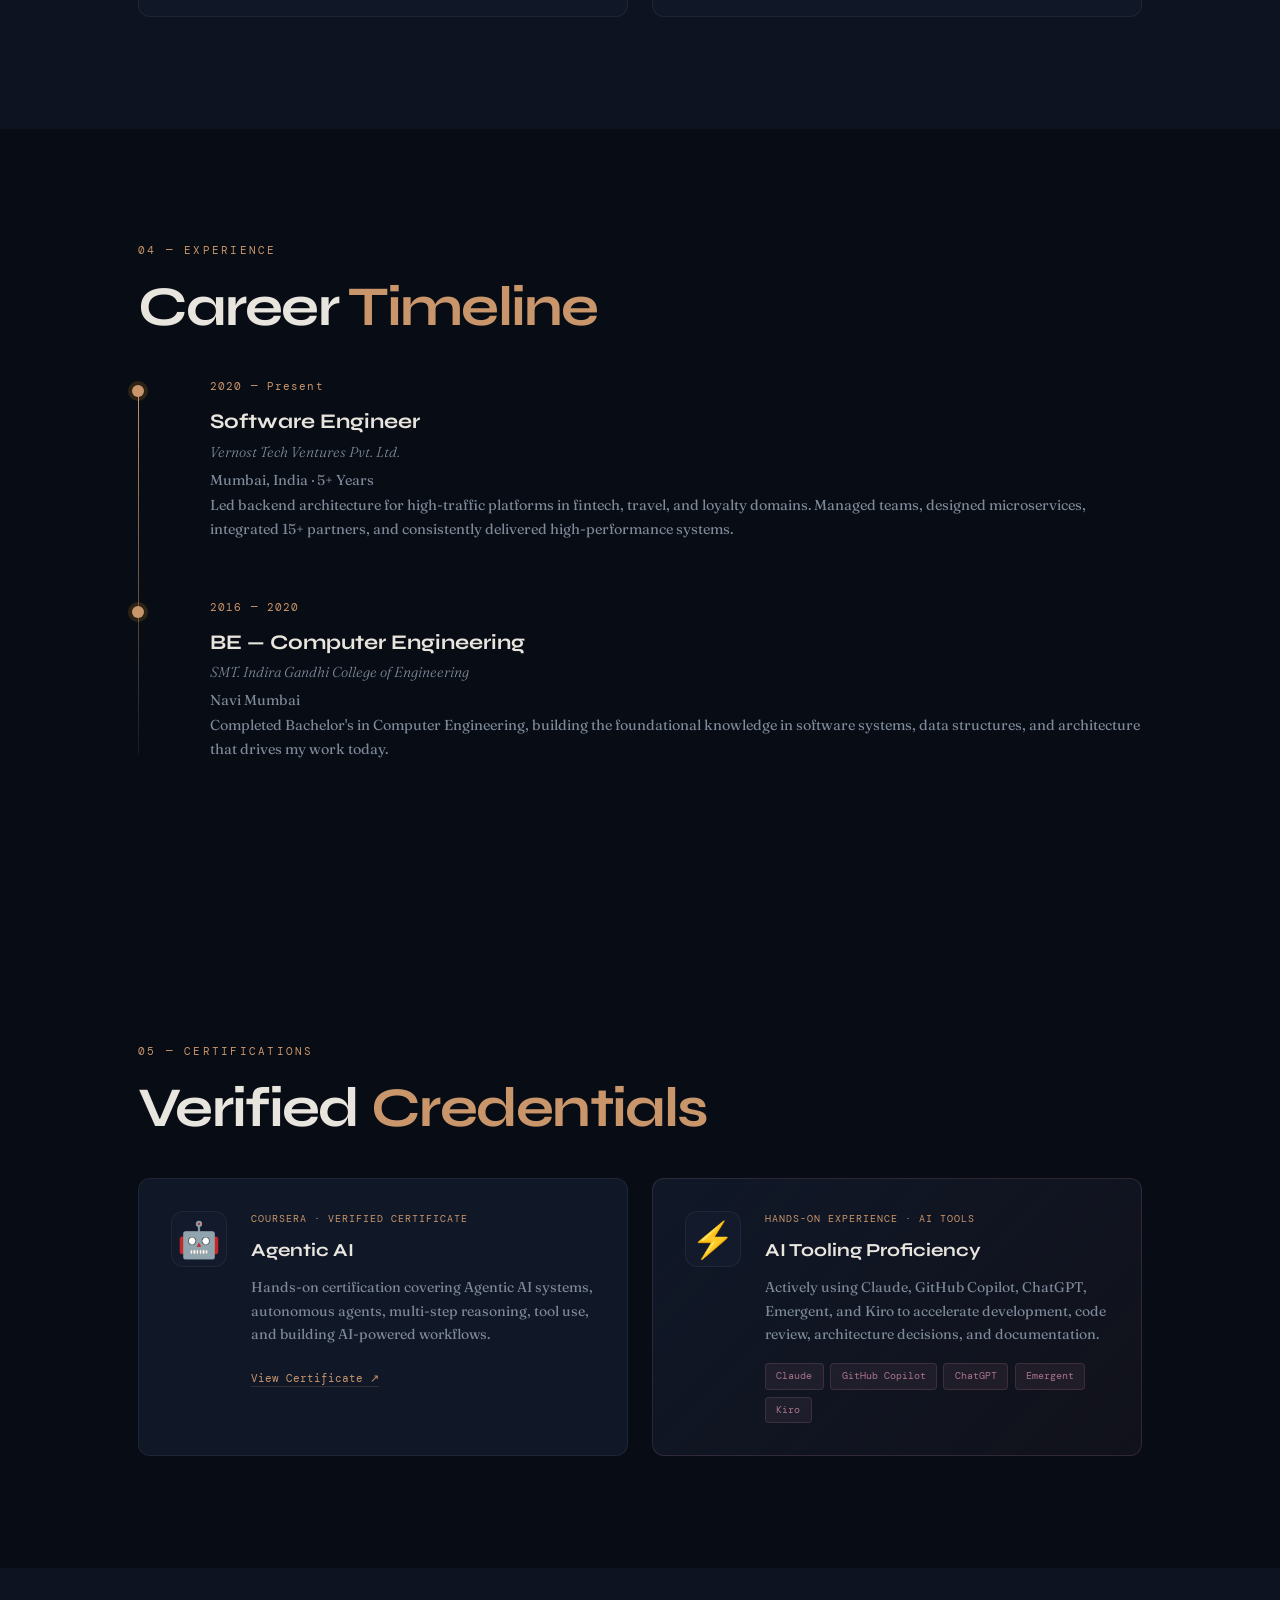
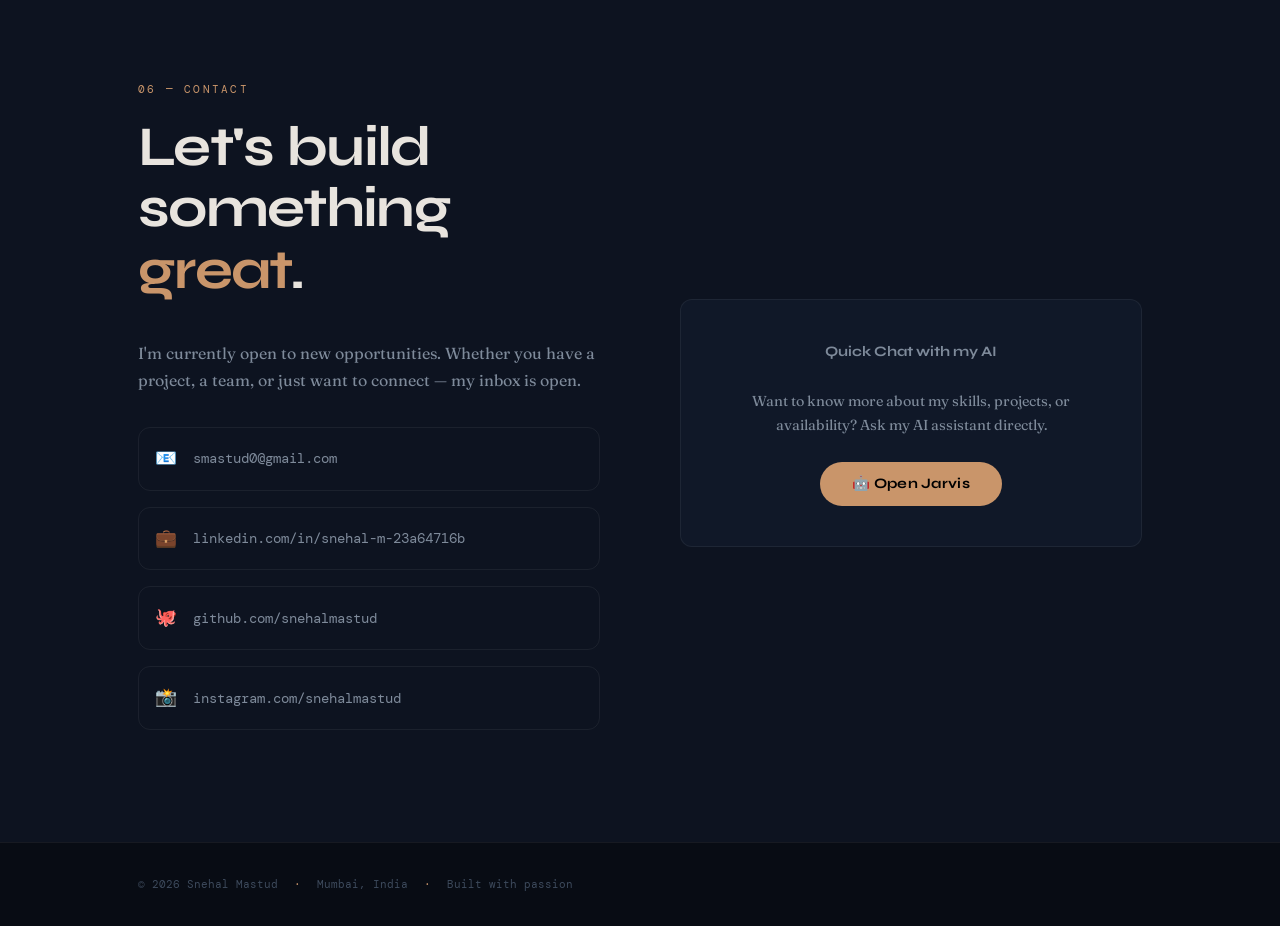
==== commit 80f7eef5: "added favicon" ====
--- a/index.html
+++ b/index.html
@@ -4,6 +4,7 @@
   <meta charset="UTF-8" />
   <meta name="viewport" content="width=device-width, initial-scale=1.0"/>
   <title>Snehal Mastud — Full-Stack & AI Engineer</title>
+  <link rel="icon" type="image/png" href="snehal.jpg" />
   <link rel="stylesheet" href="style.css" />
   <link href="https://fonts.googleapis.com/css2?family=Syne:wght@400;600;700;800&family=DM+Mono:ital,wght@0,300;0,400;1,300&family=Fraunces:ital,wght@0,300;0,700;1,300&display=swap" rel="stylesheet"/>
 </head>
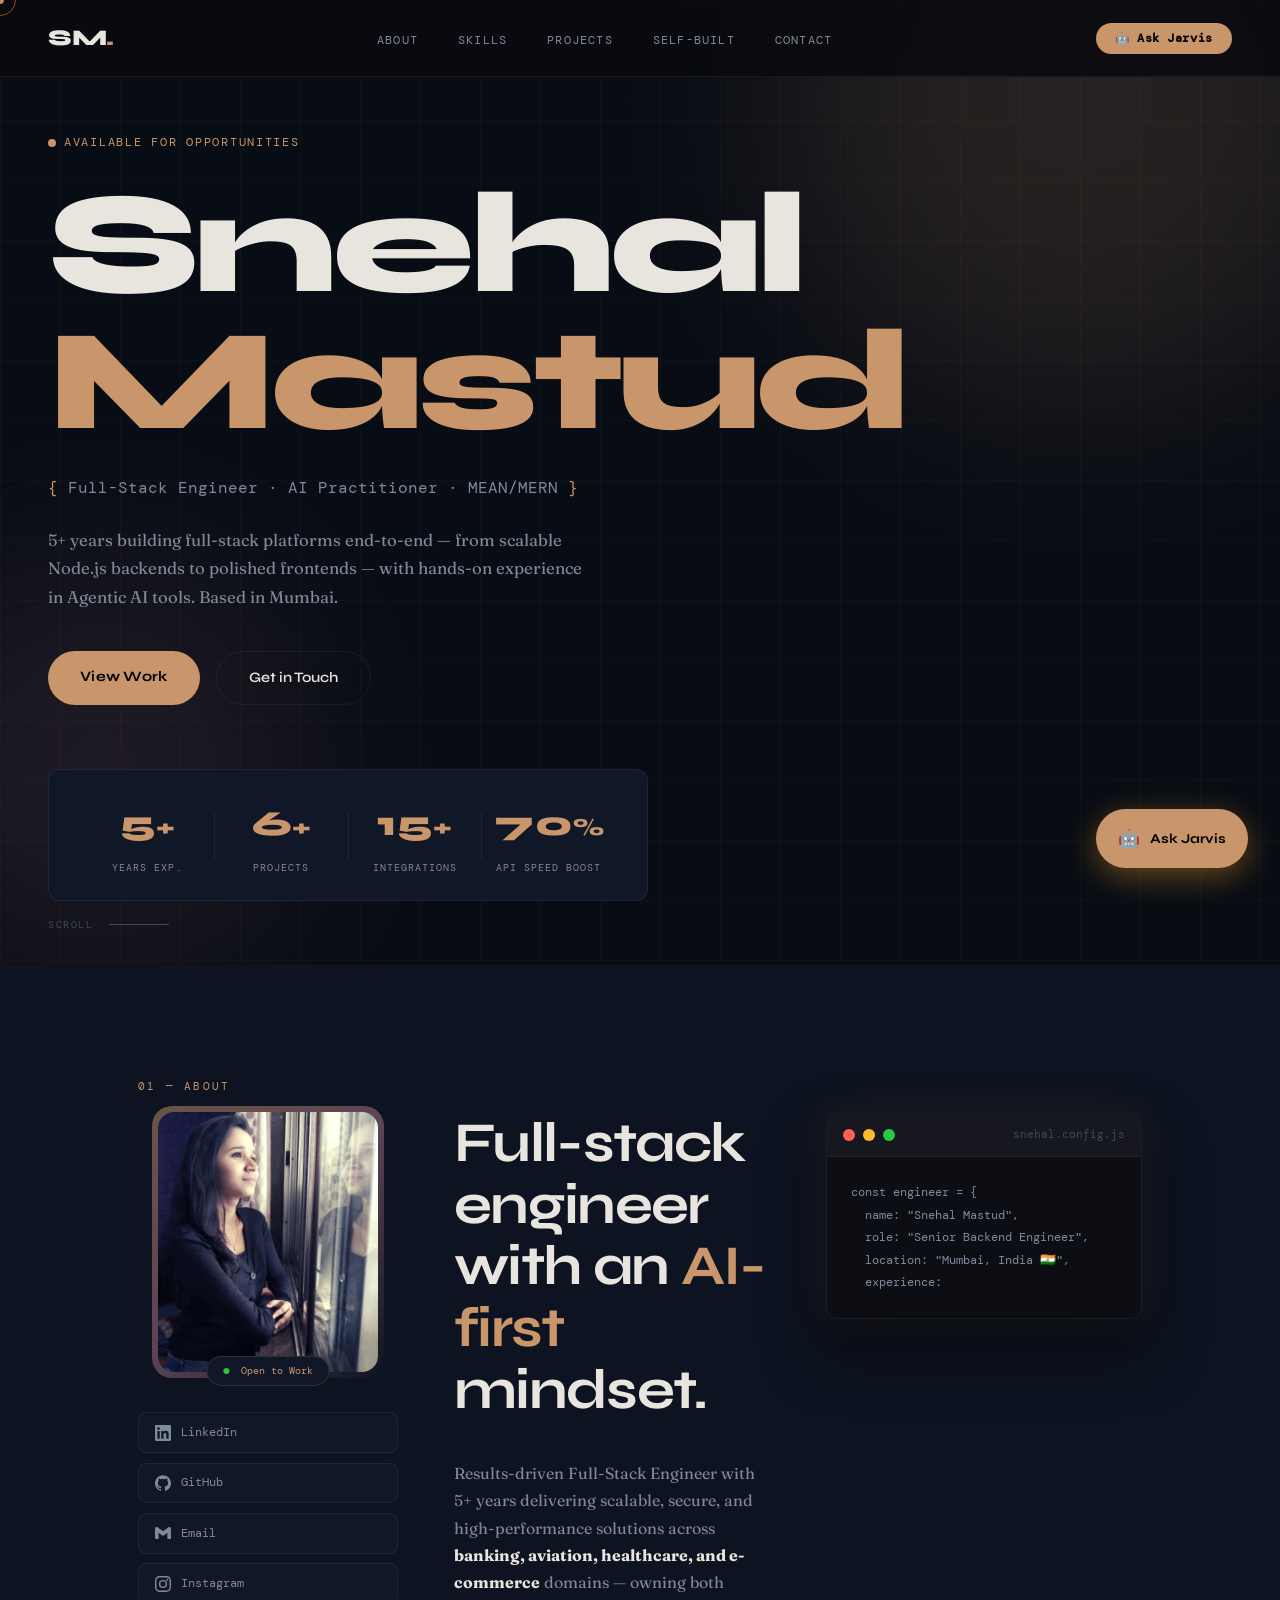
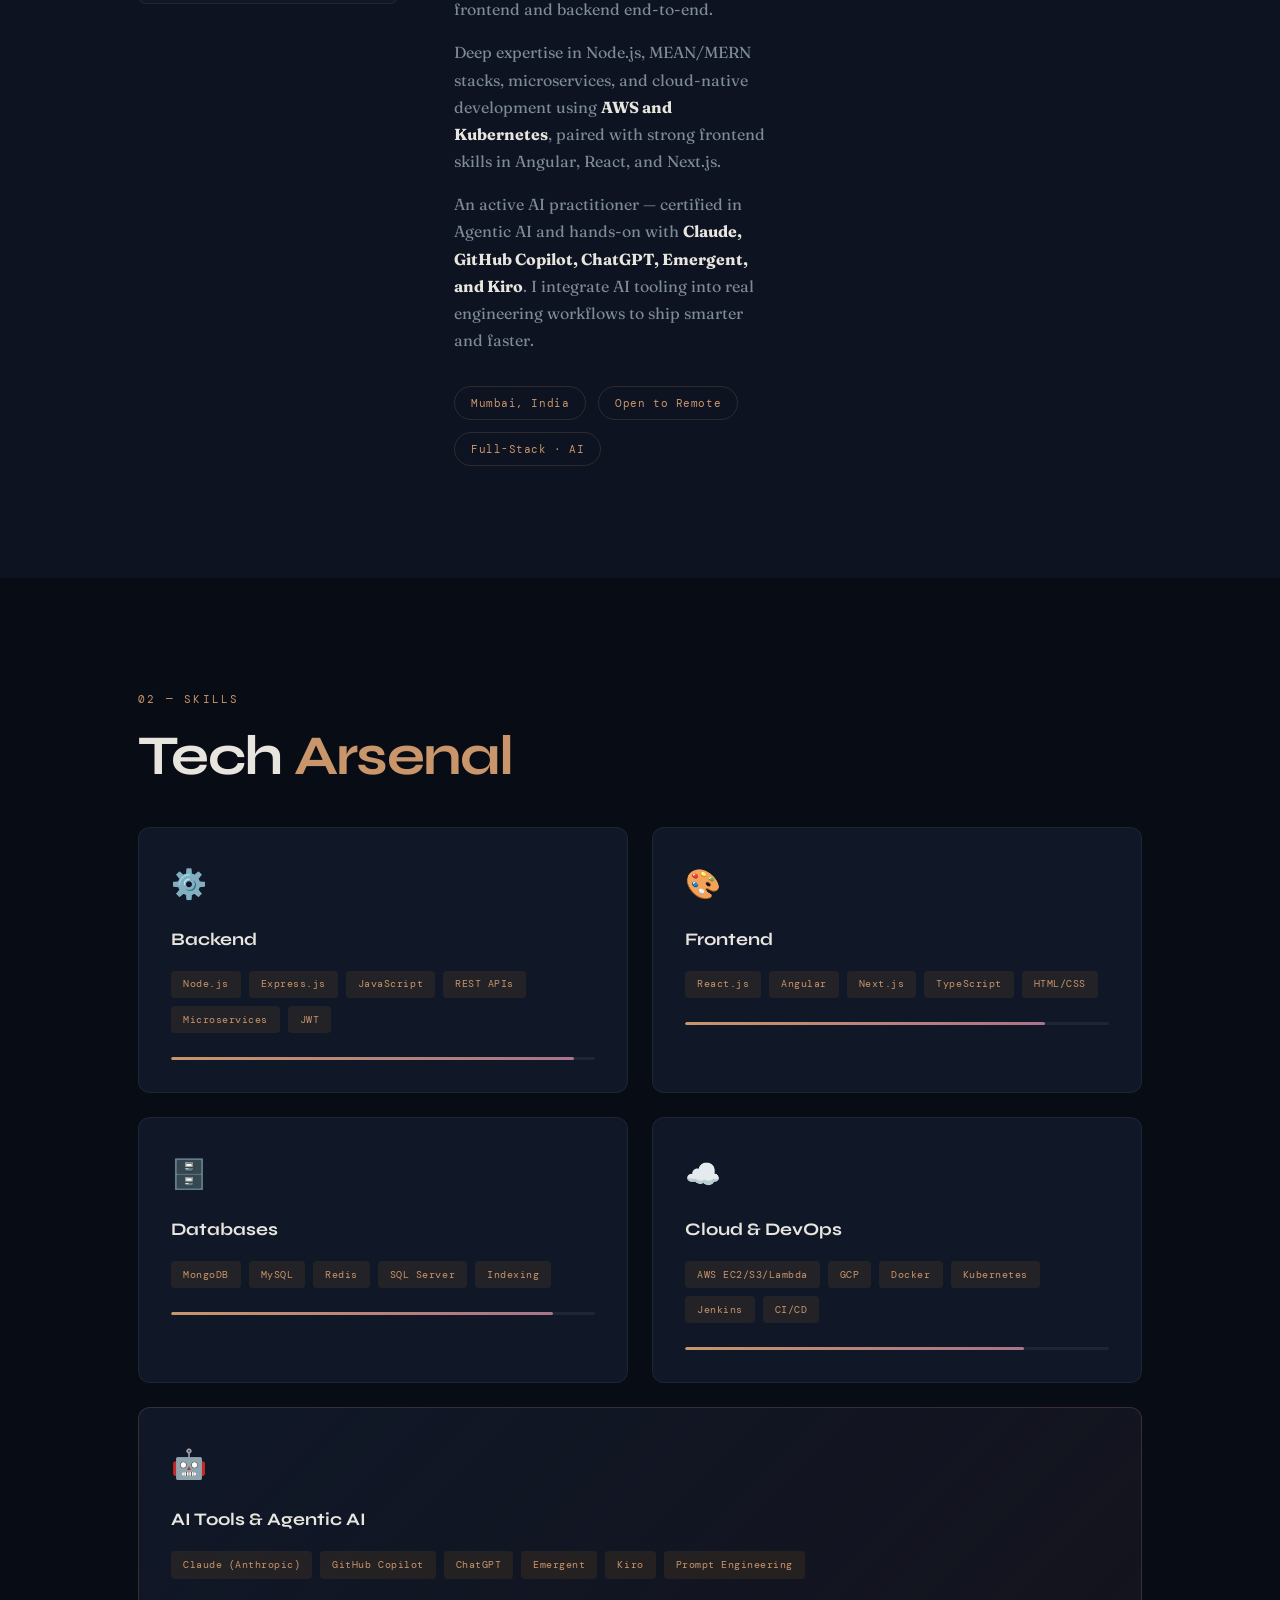
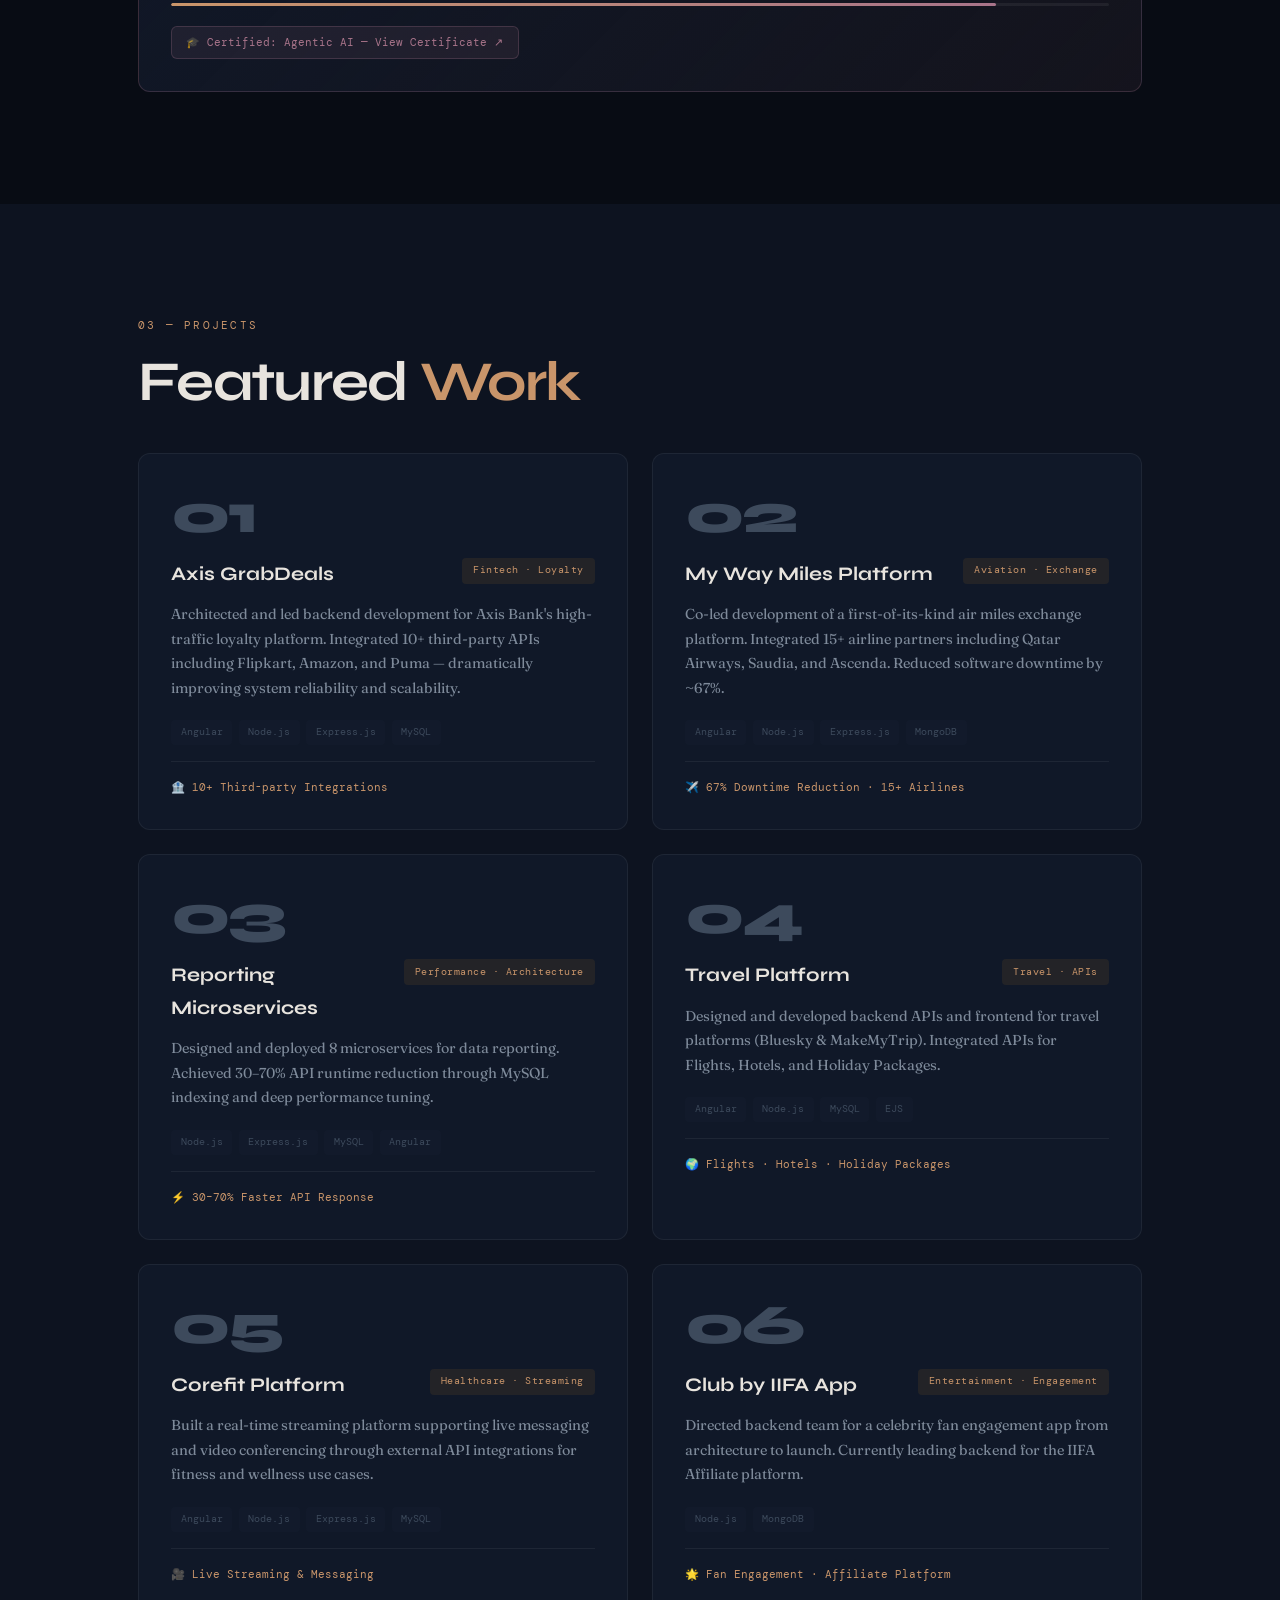
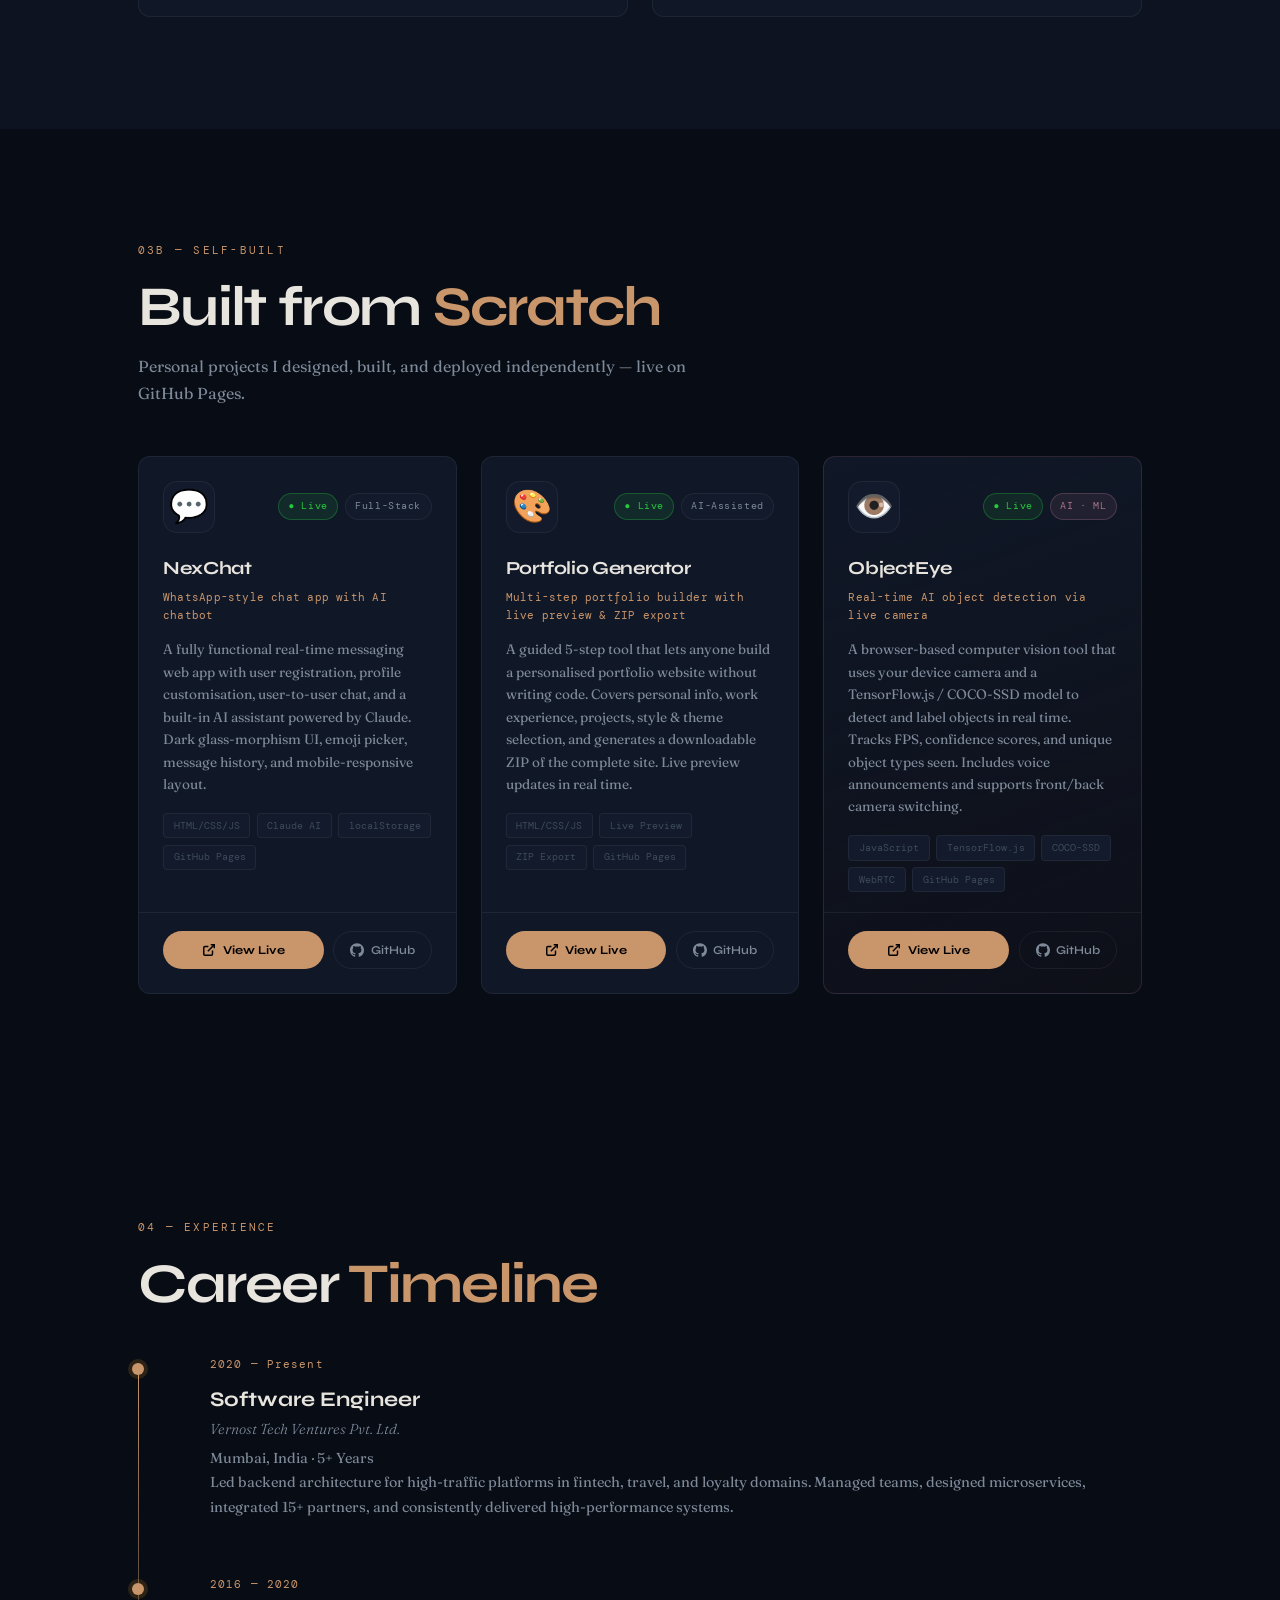
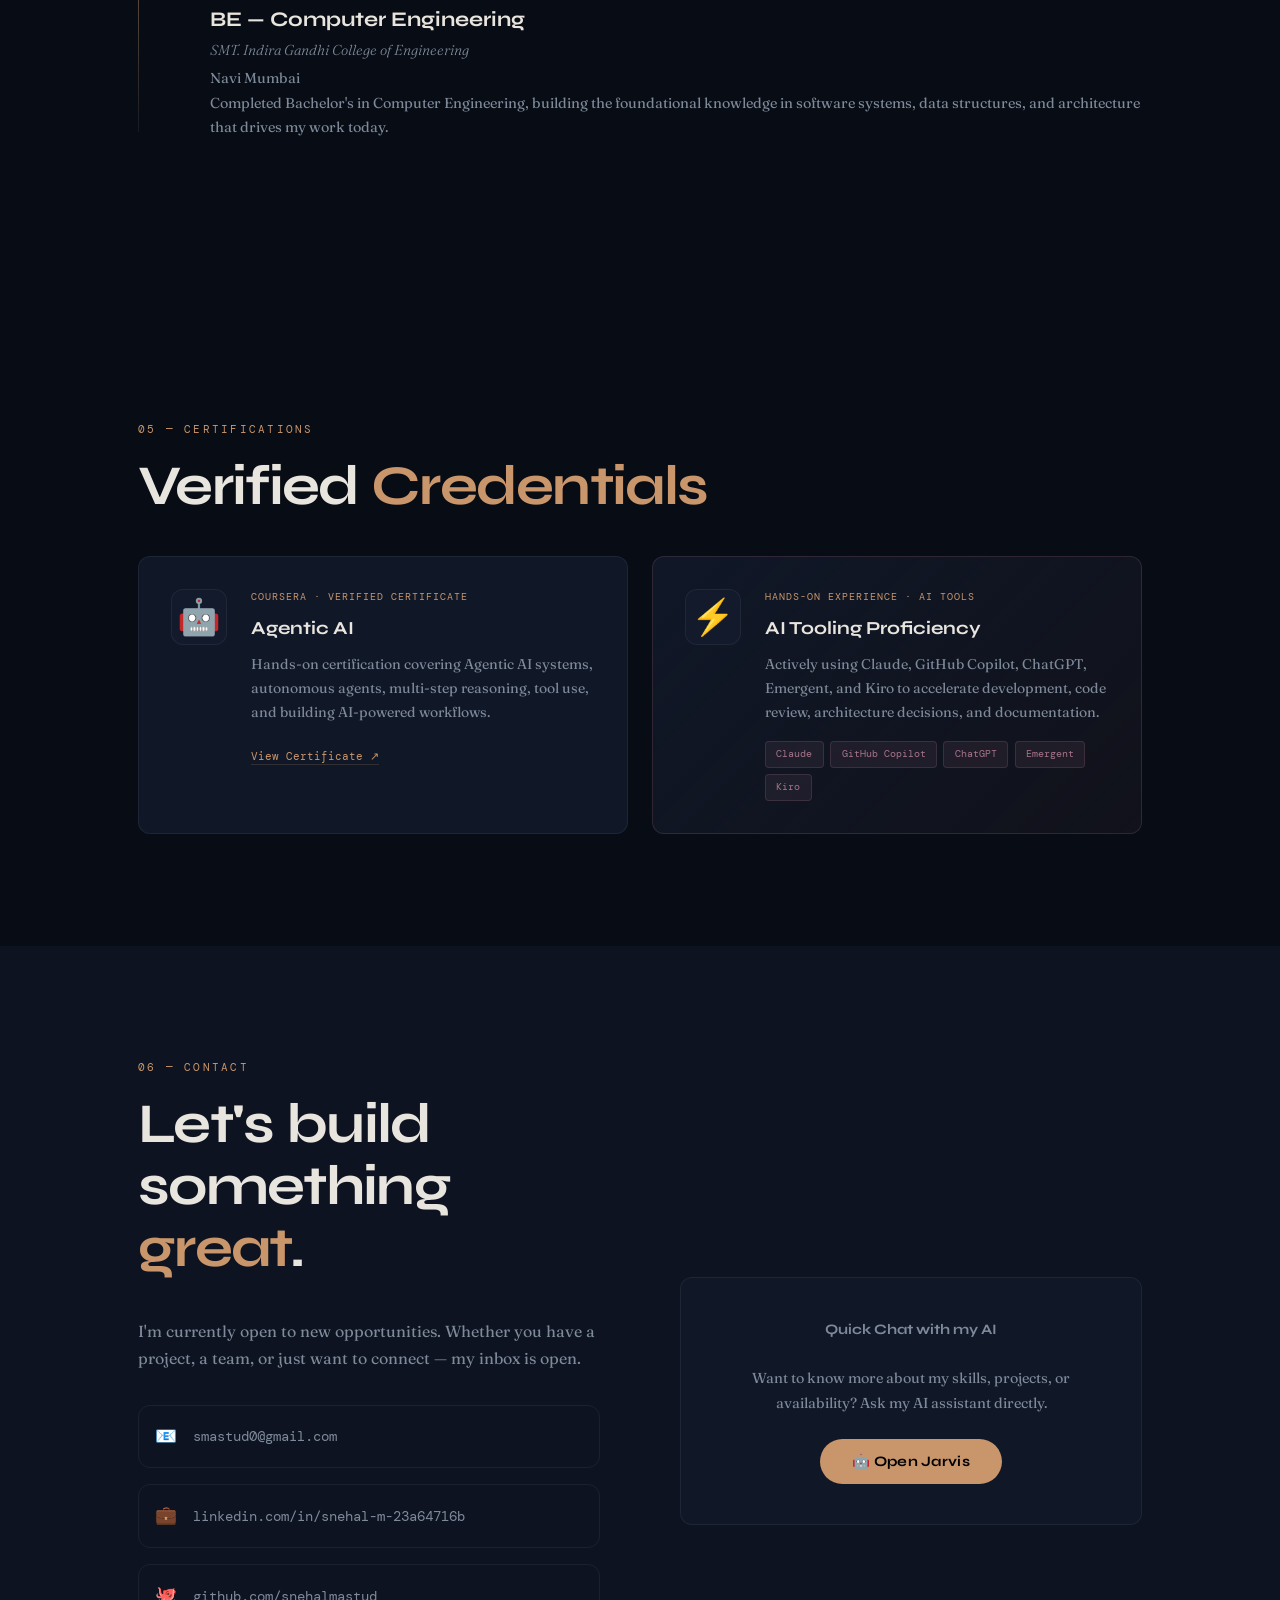
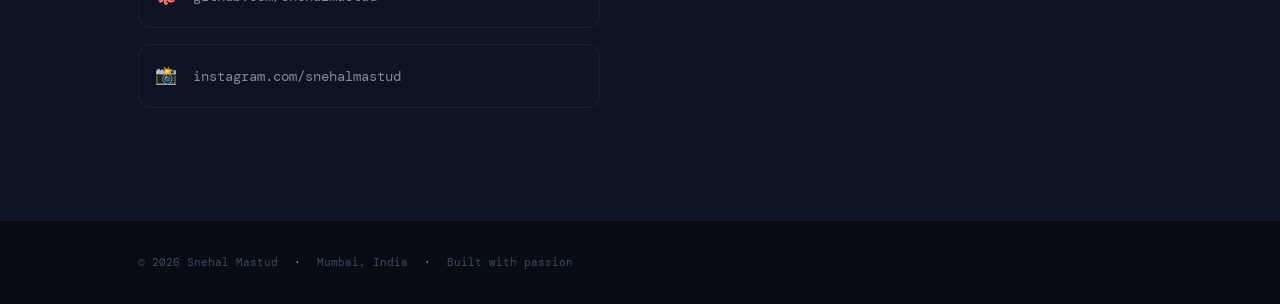
==== commit 714043f3: "selfdoneprojectsadded" ====
--- a/index.html
+++ b/index.html
@@ -4,7 +4,8 @@
   <meta charset="UTF-8" />
   <meta name="viewport" content="width=device-width, initial-scale=1.0"/>
   <title>Snehal Mastud — Full-Stack & AI Engineer</title>
-  <link rel="icon" type="image/png" href="snehal.jpg" />
+    <link rel="icon" type="image/png" href="snehal.jpg" />
+
   <link rel="stylesheet" href="style.css" />
   <link href="https://fonts.googleapis.com/css2?family=Syne:wght@400;600;700;800&family=DM+Mono:ital,wght@0,300;0,400;1,300&family=Fraunces:ital,wght@0,300;0,700;1,300&display=swap" rel="stylesheet"/>
 </head>
@@ -21,9 +22,10 @@
       <li><a href="#about">About</a></li>
       <li><a href="#skills">Skills</a></li>
       <li><a href="#projects">Projects</a></li>
+      <li><a href="#selfbuilt">Self-Built</a></li>
       <li><a href="#contact">Contact</a></li>
     </ul>
-    <button class="chat-nav-btn" onclick="window.open('jarvis.html','_blank')">🤖 Ask Snehal's Jarvis</button>
+    <button class="chat-nav-btn" onclick="window.open('jarvis.html','_blank')">🤖 Ask Jarvis</button>
   </nav>
 
   <!-- Hero -->
@@ -263,6 +265,106 @@
     </div>
   </section>
 
+  <!-- Self-Built Projects -->
+  <section class="selfbuilt section" id="selfbuilt">
+    <div class="container">
+      <div class="section-label reveal">03b — Self-Built</div>
+      <h2 class="section-title reveal">Built from <em>Scratch</em></h2>
+      <p class="selfbuilt-intro reveal">Personal projects I designed, built, and deployed independently — live on GitHub Pages.</p>
+
+      <div class="selfbuilt-grid">
+
+        <!-- NexChat -->
+        <div class="sb-card reveal" data-delay="0">
+          <div class="sb-card-header">
+            <div class="sb-icon-wrap">💬</div>
+            <div class="sb-badges">
+              <span class="sb-badge live">● Live</span>
+              <span class="sb-badge">Full-Stack</span>
+            </div>
+          </div>
+          <div class="sb-card-body">
+            <h3>NexChat</h3>
+            <p class="sb-tagline">WhatsApp-style chat app with AI chatbot</p>
+            <p class="sb-desc">A fully functional real-time messaging web app with user registration, profile customisation, user-to-user chat, and a built-in AI assistant powered by Claude. Dark glass-morphism UI, emoji picker, message history, and mobile-responsive layout.</p>
+            <div class="sb-tech">
+              <span>HTML/CSS/JS</span><span>Claude AI</span><span>localStorage</span><span>GitHub Pages</span>
+            </div>
+          </div>
+          <div class="sb-card-footer">
+            <a href="https://snehalmastud.github.io/chatapp/" target="_blank" class="sb-btn-live">
+              <svg width="14" height="14" viewBox="0 0 24 24" fill="none" stroke="currentColor" stroke-width="2.5"><path d="M18 13v6a2 2 0 0 1-2 2H5a2 2 0 0 1-2-2V8a2 2 0 0 1 2-2h6"/><polyline points="15 3 21 3 21 9"/><line x1="10" y1="14" x2="21" y2="3"/></svg>
+              View Live
+            </a>
+            <a href="https://github.com/snehalmastud/chatapp" target="_blank" class="sb-btn-gh">
+              <svg width="14" height="14" viewBox="0 0 24 24" fill="currentColor"><path d="M12 .297c-6.63 0-12 5.373-12 12 0 5.303 3.438 9.8 8.205 11.385.6.113.82-.258.82-.577 0-.285-.01-1.04-.015-2.04-3.338.724-4.042-1.61-4.042-1.61C4.422 18.07 3.633 17.7 3.633 17.7c-1.087-.744.084-.729.084-.729 1.205.084 1.838 1.236 1.838 1.236 1.07 1.835 2.809 1.305 3.495.998.108-.776.417-1.305.76-1.605-2.665-.3-5.466-1.332-5.466-5.93 0-1.31.465-2.38 1.235-3.22-.135-.303-.54-1.523.105-3.176 0 0 1.005-.322 3.3 1.23.96-.267 1.98-.399 3-.405 1.02.006 2.04.138 3 .405 2.28-1.552 3.285-1.23 3.285-1.23.645 1.653.24 2.873.12 3.176.765.84 1.23 1.91 1.23 3.22 0 4.61-2.805 5.625-5.475 5.92.42.36.81 1.096.81 2.22 0 1.606-.015 2.896-.015 3.286 0 .315.21.69.825.57C20.565 22.092 24 17.592 24 12.297c0-6.627-5.373-12-12-12"/></svg>
+              GitHub
+            </a>
+          </div>
+        </div>
+
+        <!-- Portfolio Generator -->
+        <div class="sb-card reveal" data-delay="150">
+          <div class="sb-card-header">
+            <div class="sb-icon-wrap">🎨</div>
+            <div class="sb-badges">
+              <span class="sb-badge live">● Live</span>
+              <span class="sb-badge">AI-Assisted</span>
+            </div>
+          </div>
+          <div class="sb-card-body">
+            <h3>Portfolio Generator</h3>
+            <p class="sb-tagline">Multi-step portfolio builder with live preview & ZIP export</p>
+            <p class="sb-desc">A guided 5-step tool that lets anyone build a personalised portfolio website without writing code. Covers personal info, work experience, projects, style & theme selection, and generates a downloadable ZIP of the complete site. Live preview updates in real time.</p>
+            <div class="sb-tech">
+              <span>HTML/CSS/JS</span><span>Live Preview</span><span>ZIP Export</span><span>GitHub Pages</span>
+            </div>
+          </div>
+          <div class="sb-card-footer">
+            <a href="https://snehalmastud.github.io/portfolio-generator/" target="_blank" class="sb-btn-live">
+              <svg width="14" height="14" viewBox="0 0 24 24" fill="none" stroke="currentColor" stroke-width="2.5"><path d="M18 13v6a2 2 0 0 1-2 2H5a2 2 0 0 1-2-2V8a2 2 0 0 1 2-2h6"/><polyline points="15 3 21 3 21 9"/><line x1="10" y1="14" x2="21" y2="3"/></svg>
+              View Live
+            </a>
+            <a href="https://github.com/snehalmastud/portfolio-generator" target="_blank" class="sb-btn-gh">
+              <svg width="14" height="14" viewBox="0 0 24 24" fill="currentColor"><path d="M12 .297c-6.63 0-12 5.373-12 12 0 5.303 3.438 9.8 8.205 11.385.6.113.82-.258.82-.577 0-.285-.01-1.04-.015-2.04-3.338.724-4.042-1.61-4.042-1.61C4.422 18.07 3.633 17.7 3.633 17.7c-1.087-.744.084-.729.084-.729 1.205.084 1.838 1.236 1.838 1.236 1.07 1.835 2.809 1.305 3.495.998.108-.776.417-1.305.76-1.605-2.665-.3-5.466-1.332-5.466-5.93 0-1.31.465-2.38 1.235-3.22-.135-.303-.54-1.523.105-3.176 0 0 1.005-.322 3.3 1.23.96-.267 1.98-.399 3-.405 1.02.006 2.04.138 3 .405 2.28-1.552 3.285-1.23 3.285-1.23.645 1.653.24 2.873.12 3.176.765.84 1.23 1.91 1.23 3.22 0 4.61-2.805 5.625-5.475 5.92.42.36.81 1.096.81 2.22 0 1.606-.015 2.896-.015 3.286 0 .315.21.69.825.57C20.565 22.092 24 17.592 24 12.297c0-6.627-5.373-12-12-12"/></svg>
+              GitHub
+            </a>
+          </div>
+        </div>
+
+        <!-- Object Detector -->
+        <div class="sb-card sb-card--ai reveal" data-delay="300">
+          <div class="sb-card-header">
+            <div class="sb-icon-wrap">👁️</div>
+            <div class="sb-badges">
+              <span class="sb-badge live">● Live</span>
+              <span class="sb-badge ai-glow">AI · ML</span>
+            </div>
+          </div>
+          <div class="sb-card-body">
+            <h3>ObjectEye</h3>
+            <p class="sb-tagline">Real-time AI object detection via live camera</p>
+            <p class="sb-desc">A browser-based computer vision tool that uses your device camera and a TensorFlow.js / COCO-SSD model to detect and label objects in real time. Tracks FPS, confidence scores, and unique object types seen. Includes voice announcements and supports front/back camera switching.</p>
+            <div class="sb-tech">
+              <span>JavaScript</span><span>TensorFlow.js</span><span>COCO-SSD</span><span>WebRTC</span><span>GitHub Pages</span>
+            </div>
+          </div>
+          <div class="sb-card-footer">
+            <a href="https://snehalmastud.github.io/object-detector/" target="_blank" class="sb-btn-live">
+              <svg width="14" height="14" viewBox="0 0 24 24" fill="none" stroke="currentColor" stroke-width="2.5"><path d="M18 13v6a2 2 0 0 1-2 2H5a2 2 0 0 1-2-2V8a2 2 0 0 1 2-2h6"/><polyline points="15 3 21 3 21 9"/><line x1="10" y1="14" x2="21" y2="3"/></svg>
+              View Live
+            </a>
+            <a href="https://github.com/snehalmastud/object-detector" target="_blank" class="sb-btn-gh">
+              <svg width="14" height="14" viewBox="0 0 24 24" fill="currentColor"><path d="M12 .297c-6.63 0-12 5.373-12 12 0 5.303 3.438 9.8 8.205 11.385.6.113.82-.258.82-.577 0-.285-.01-1.04-.015-2.04-3.338.724-4.042-1.61-4.042-1.61C4.422 18.07 3.633 17.7 3.633 17.7c-1.087-.744.084-.729.084-.729 1.205.084 1.838 1.236 1.838 1.236 1.07 1.835 2.809 1.305 3.495.998.108-.776.417-1.305.76-1.605-2.665-.3-5.466-1.332-5.466-5.93 0-1.31.465-2.38 1.235-3.22-.135-.303-.54-1.523.105-3.176 0 0 1.005-.322 3.3 1.23.96-.267 1.98-.399 3-.405 1.02.006 2.04.138 3 .405 2.28-1.552 3.285-1.23 3.285-1.23.645 1.653.24 2.873.12 3.176.765.84 1.23 1.91 1.23 3.22 0 4.61-2.805 5.625-5.475 5.92.42.36.81 1.096.81 2.22 0 1.606-.015 2.896-.015 3.286 0 .315.21.69.825.57C20.565 22.092 24 17.592 24 12.297c0-6.627-5.373-12-12-12"/></svg>
+              GitHub
+            </a>
+          </div>
+        </div>
+
+      </div>
+    </div>
+  </section>
+
   <!-- Experience -->
   <section class="experience section" id="experience">
     <div class="container">
@@ -377,7 +479,7 @@
   <!-- CHATBOT -->
   <div class="chat-bubble" id="chatBubble" onclick="window.open('jarvis.html','_blank')">
     <span class="chat-bubble-icon">🤖</span>
-    <span class="chat-bubble-label">Ask Snehal's Jarvis</span>
+    <span class="chat-bubble-label">Ask Jarvis</span>
   </div>
 
   <script src="script.js"></script>
--- a/style.css
+++ b/style.css
@@ -641,3 +641,117 @@
   .cert-card { flex-direction: column; gap: 1rem; }
   .skill-card--ai { grid-column: 1; }
 }
+
+/* ── SELF-BUILT PROJECTS ── */
+.selfbuilt { background: var(--bg); }
+.selfbuilt-intro {
+  color: var(--text-muted); font-size: 1rem; max-width: 560px;
+  margin-bottom: 3rem; margin-top: -1.5rem;
+}
+
+.selfbuilt-grid {
+  display: grid;
+  grid-template-columns: repeat(3, 1fr);
+  gap: 1.5rem;
+}
+
+.sb-card {
+  background: var(--card);
+  border: 1px solid var(--border-dim);
+  border-radius: var(--radius);
+  display: flex; flex-direction: column;
+  overflow: hidden;
+  transition: transform 0.3s, border-color 0.3s, box-shadow 0.3s;
+  position: relative;
+}
+.sb-card::before {
+  content: ''; position: absolute; inset: 0;
+  background: linear-gradient(135deg, rgba(201,149,106,0.05) 0%, transparent 60%);
+  opacity: 0; transition: opacity 0.3s; pointer-events: none;
+}
+.sb-card:hover { transform: translateY(-6px); border-color: var(--border); box-shadow: 0 20px 48px rgba(0,0,0,0.4); }
+.sb-card:hover::before { opacity: 1; }
+
+.sb-card--ai {
+  border-color: rgba(168,116,138,0.2);
+  background: linear-gradient(160deg, var(--card), rgba(168,116,138,0.04));
+}
+.sb-card--ai:hover { border-color: rgba(168,116,138,0.45); }
+
+.sb-card-header {
+  display: flex; align-items: center; justify-content: space-between;
+  padding: 1.5rem 1.5rem 0;
+}
+.sb-icon-wrap {
+  font-size: 2rem; width: 52px; height: 52px; border-radius: 14px;
+  background: var(--bg3); border: 1px solid var(--border-dim);
+  display: flex; align-items: center; justify-content: center;
+}
+.sb-badges { display: flex; gap: 0.4rem; flex-wrap: wrap; justify-content: flex-end; }
+.sb-badge {
+  font-family: var(--font-mono); font-size: 0.6rem;
+  padding: 0.25rem 0.6rem; border-radius: 50px;
+  background: var(--bg3); border: 1px solid var(--border-dim);
+  color: var(--text-muted); letter-spacing: 0.06em;
+}
+.sb-badge.live {
+  background: rgba(40,200,64,0.1); border-color: rgba(40,200,64,0.3);
+  color: #28c840;
+}
+.sb-badge.ai-glow {
+  background: rgba(168,116,138,0.12); border-color: rgba(168,116,138,0.3);
+  color: var(--accent2);
+}
+
+.sb-card-body { padding: 1.25rem 1.5rem; flex: 1; }
+.sb-card-body h3 {
+  font-family: var(--font-display); font-size: 1.15rem; font-weight: 700;
+  margin-bottom: 0.25rem; letter-spacing: -0.02em;
+}
+.sb-tagline {
+  font-family: var(--font-mono); font-size: 0.68rem; color: var(--accent);
+  margin-bottom: 0.85rem; letter-spacing: 0.02em;
+}
+.sb-desc {
+  font-size: 0.85rem; color: var(--text-muted); line-height: 1.65;
+  margin-bottom: 1.1rem;
+}
+.sb-tech { display: flex; flex-wrap: wrap; gap: 0.4rem; }
+.sb-tech span {
+  font-family: var(--font-mono); font-size: 0.6rem;
+  background: var(--bg3); color: var(--text-dim);
+  padding: 0.22rem 0.6rem; border-radius: 4px;
+  border: 1px solid var(--border-dim);
+}
+
+.sb-card-footer {
+  display: flex; gap: 0.6rem; padding: 1.1rem 1.5rem 1.5rem;
+  border-top: 1px solid var(--border-dim); margin-top: auto;
+}
+.sb-btn-live {
+  display: inline-flex; align-items: center; gap: 0.4rem;
+  font-family: var(--font-display); font-size: 0.75rem; font-weight: 700;
+  background: var(--accent); color: #000;
+  padding: 0.5rem 1rem; border-radius: 50px;
+  text-decoration: none; flex: 1; justify-content: center;
+  transition: transform 0.2s, box-shadow 0.2s;
+}
+.sb-btn-live:hover { transform: translateY(-2px); box-shadow: 0 6px 20px rgba(201,149,106,0.35); }
+
+.sb-btn-gh {
+  display: inline-flex; align-items: center; gap: 0.4rem;
+  font-family: var(--font-display); font-size: 0.75rem; font-weight: 600;
+  background: transparent; color: var(--text-muted);
+  padding: 0.5rem 1rem; border-radius: 50px;
+  border: 1px solid var(--border-dim); text-decoration: none;
+  transition: border-color 0.2s, color 0.2s;
+}
+.sb-btn-gh:hover { border-color: var(--border); color: var(--text); }
+
+@media (max-width: 900px) {
+  .selfbuilt-grid { grid-template-columns: 1fr; }
+}
+@media (min-width: 901px) and (max-width: 1100px) {
+  .selfbuilt-grid { grid-template-columns: repeat(2, 1fr); }
+  .sb-card:last-child { grid-column: 1 / -1; max-width: 500px; margin: 0 auto; width: 100%; }
+}
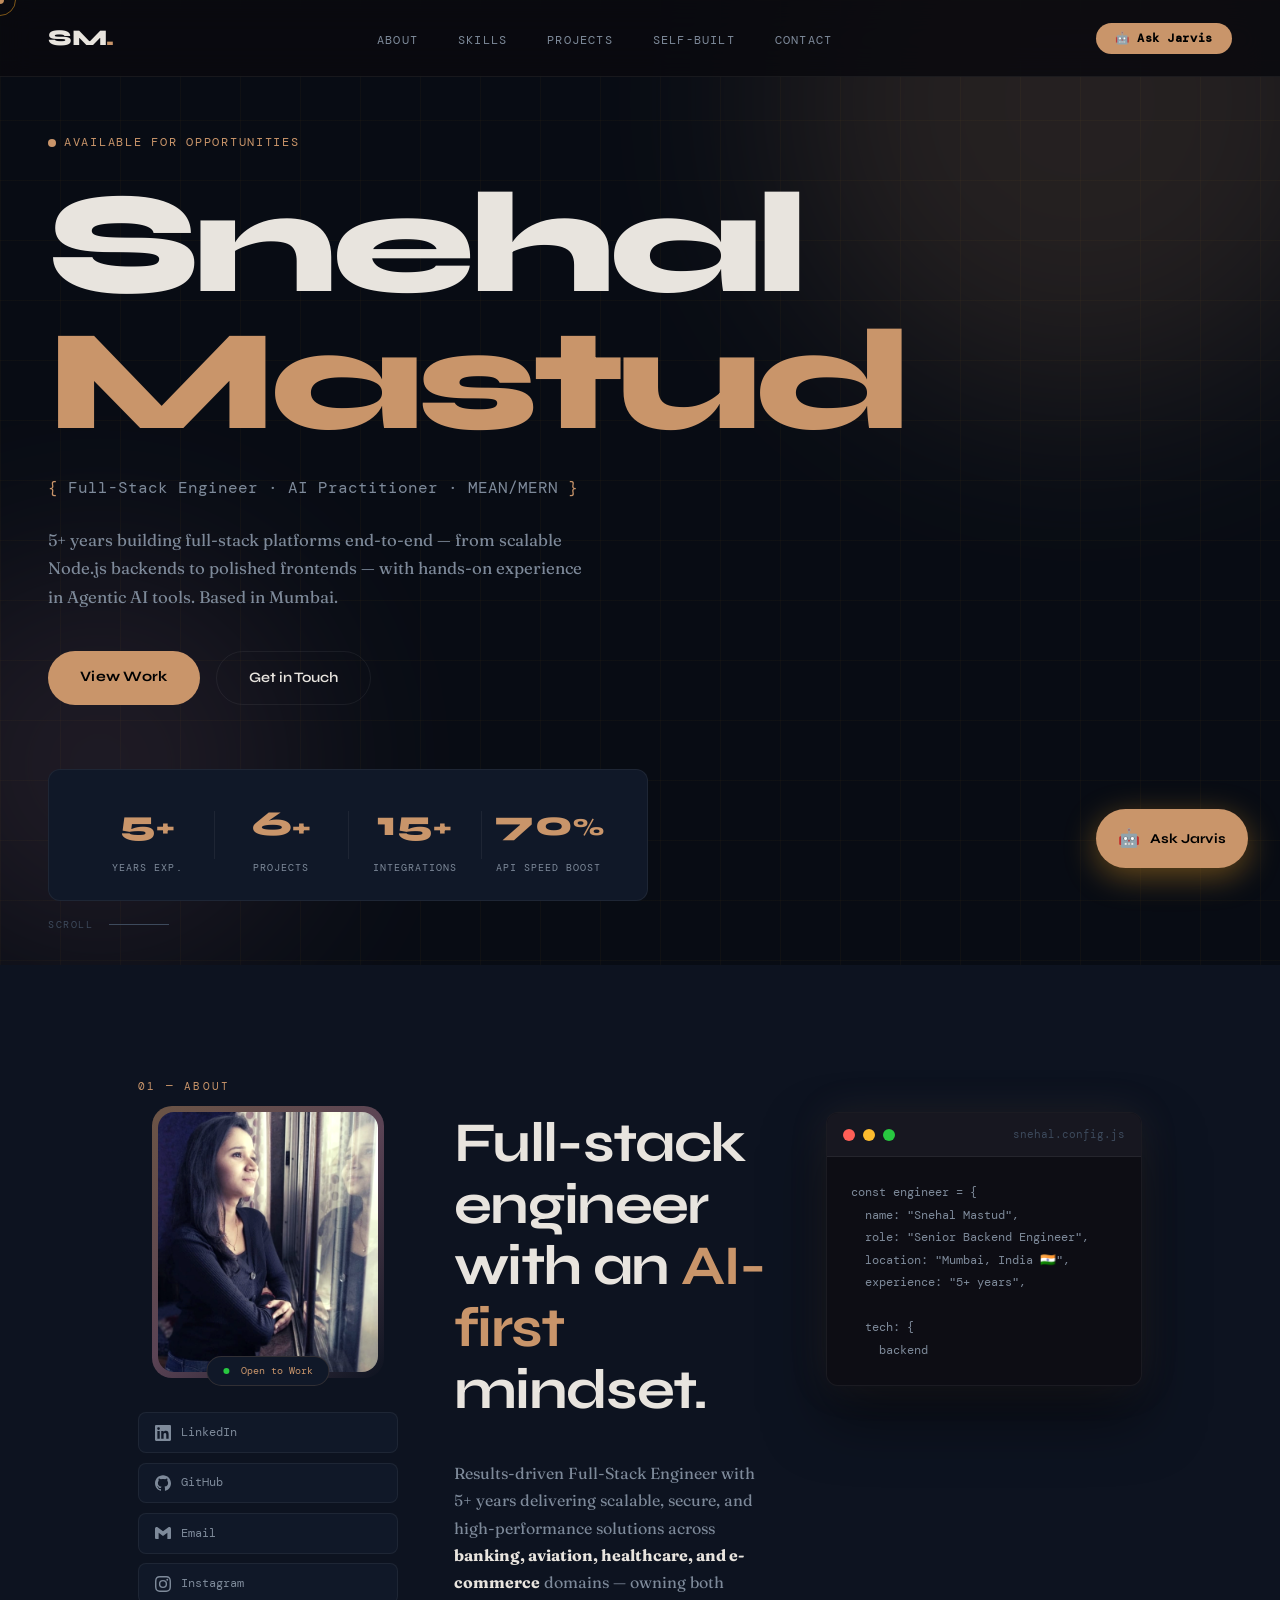
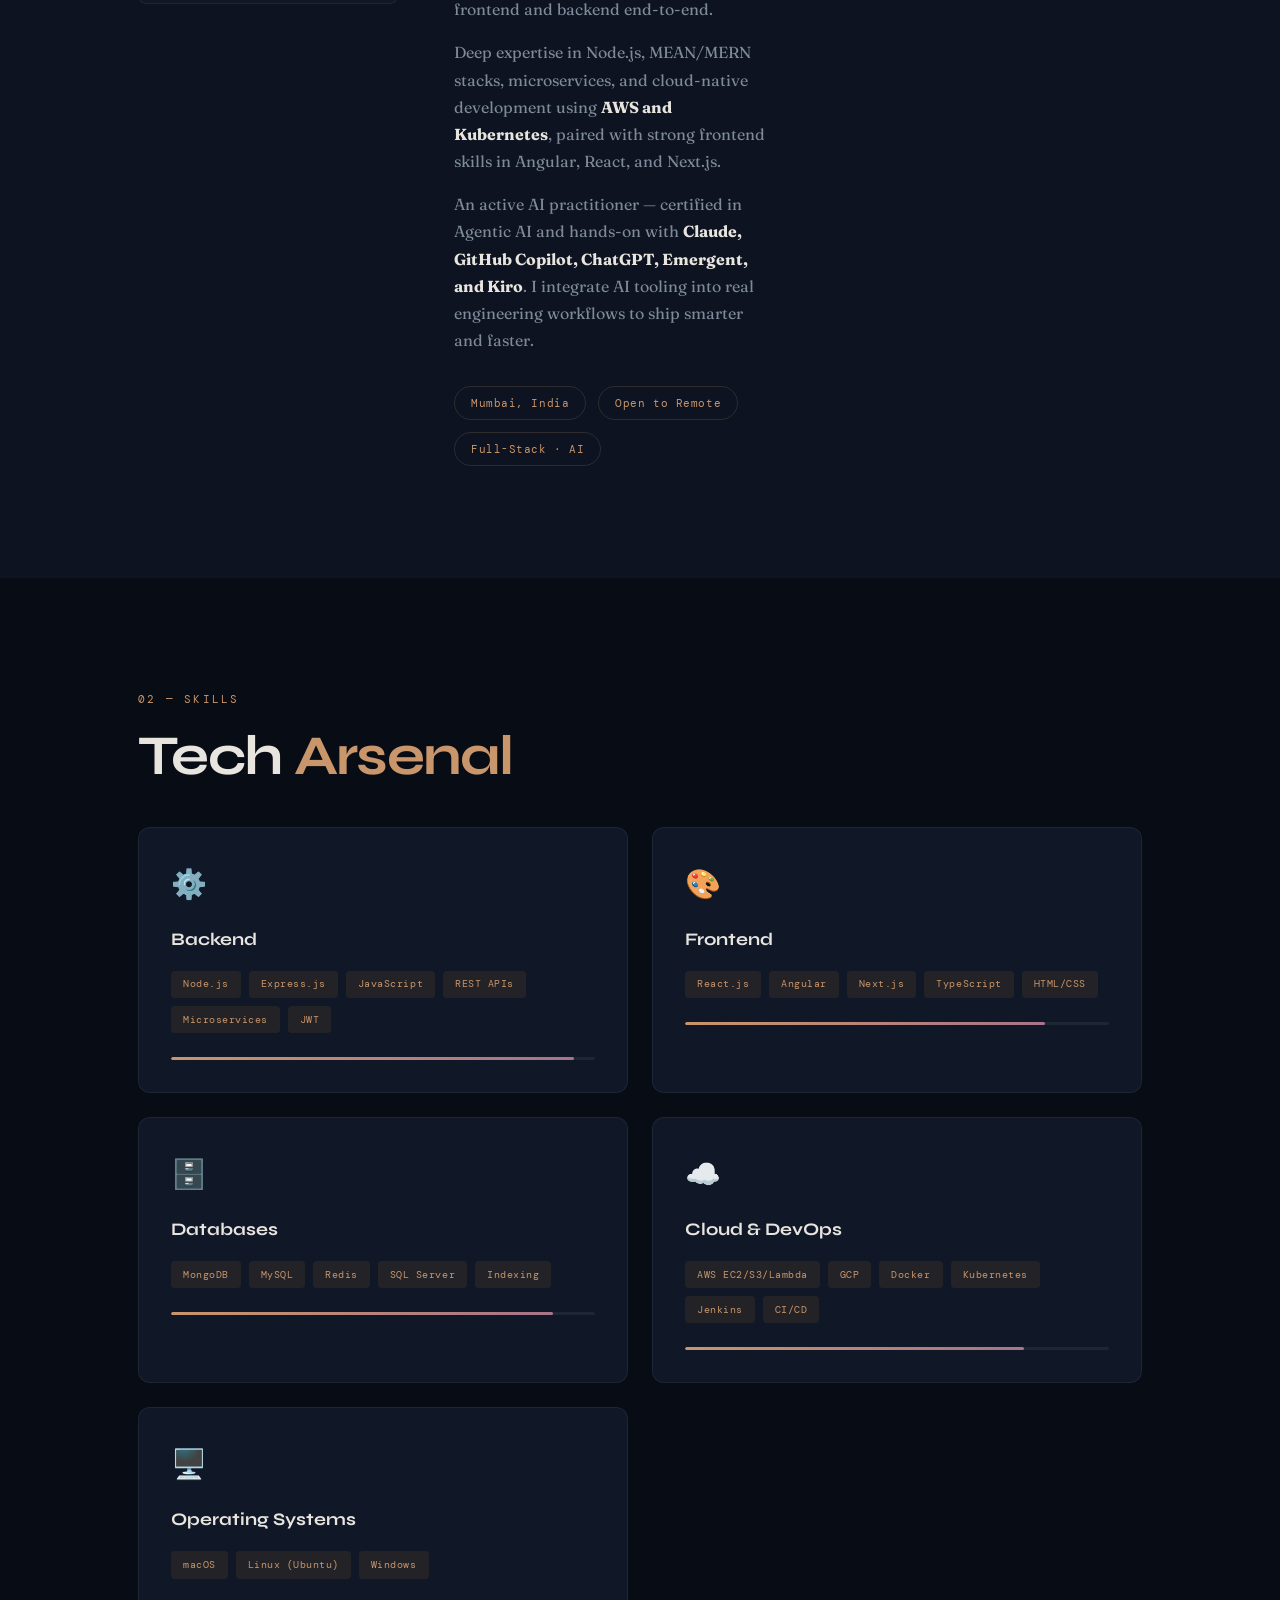
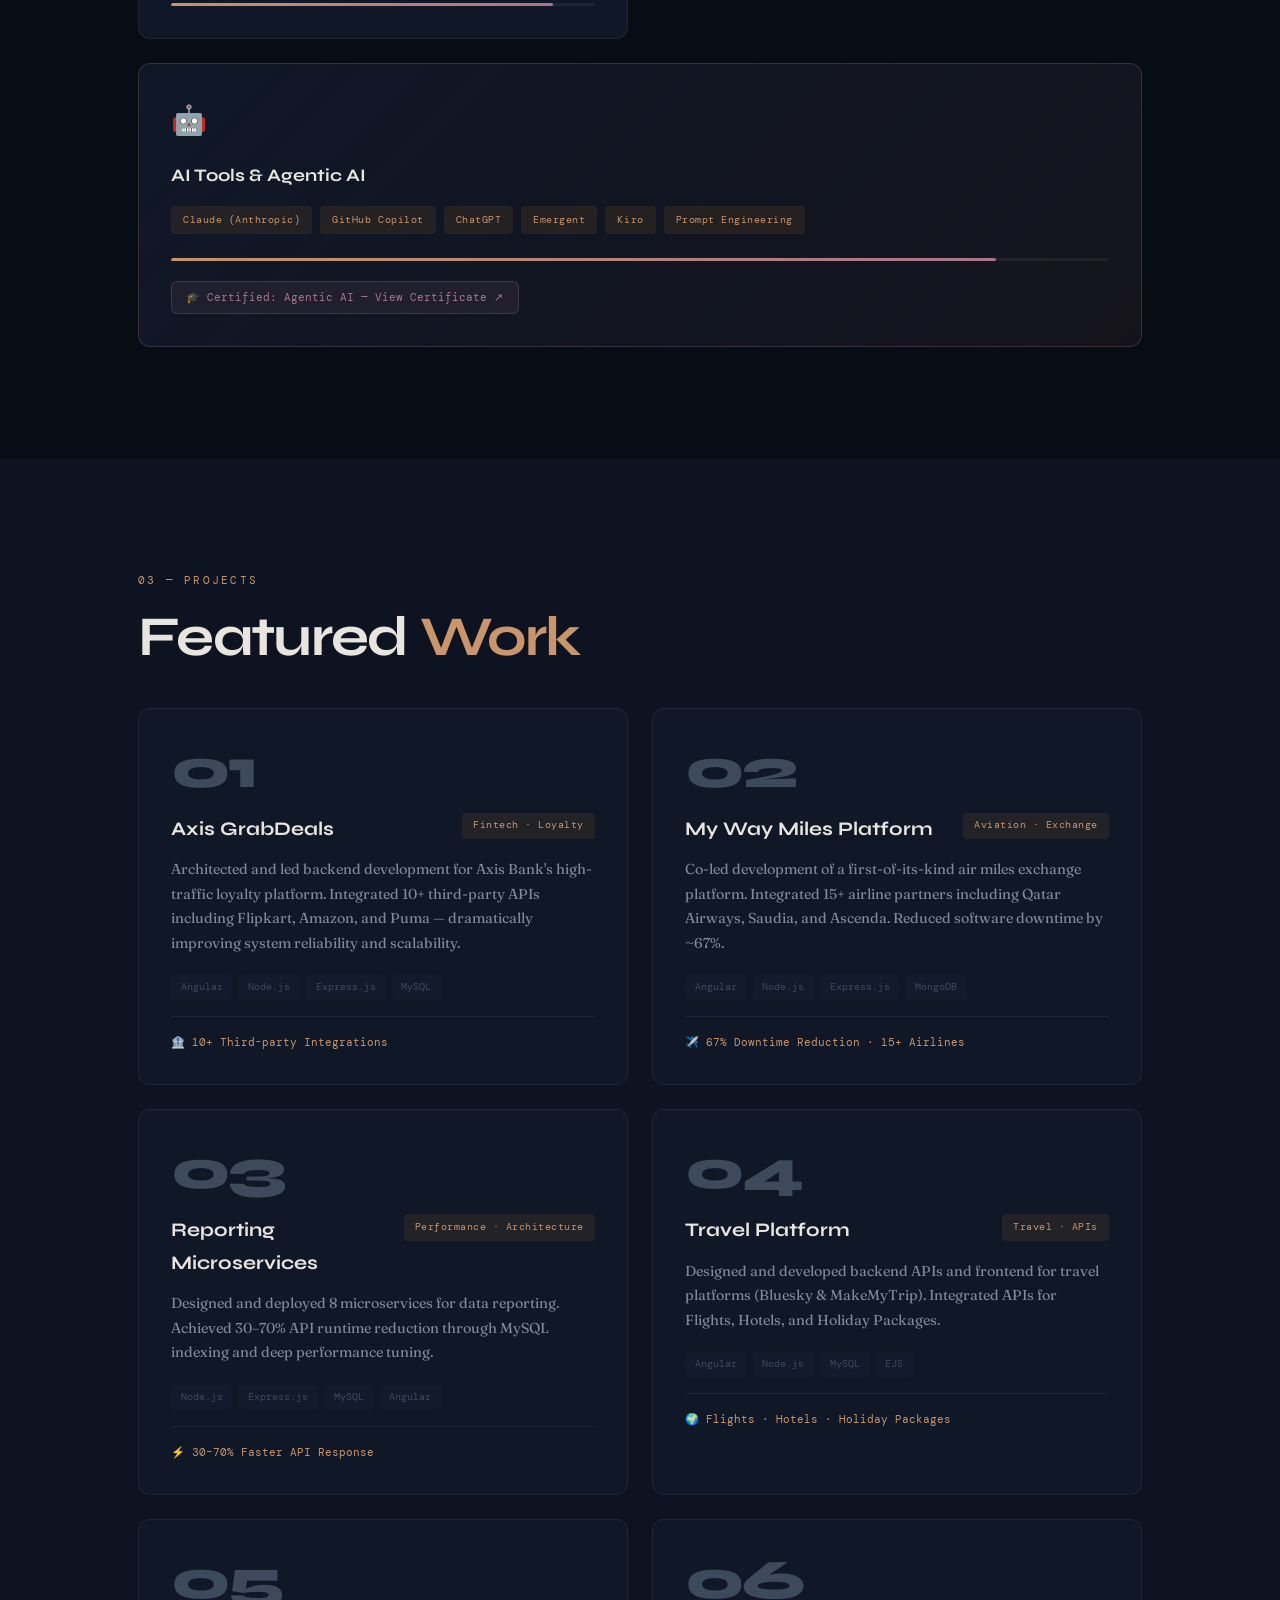
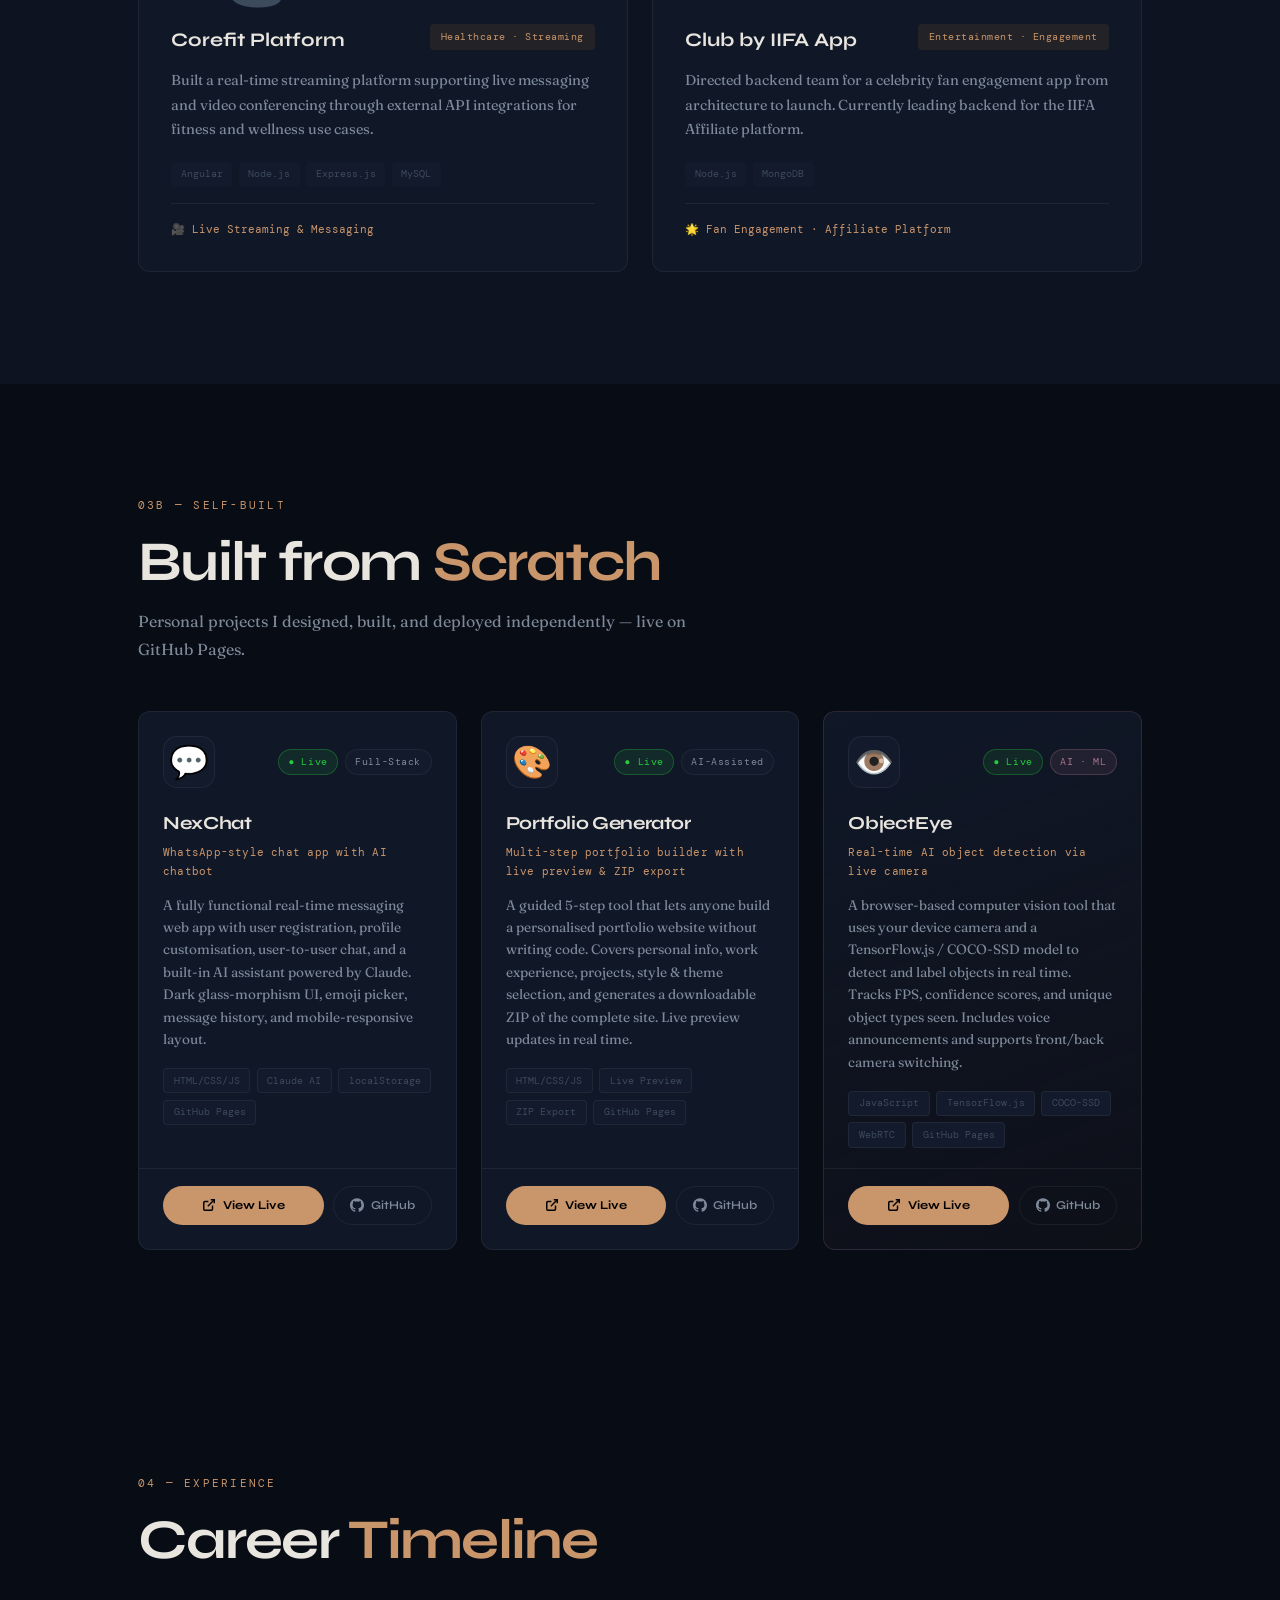
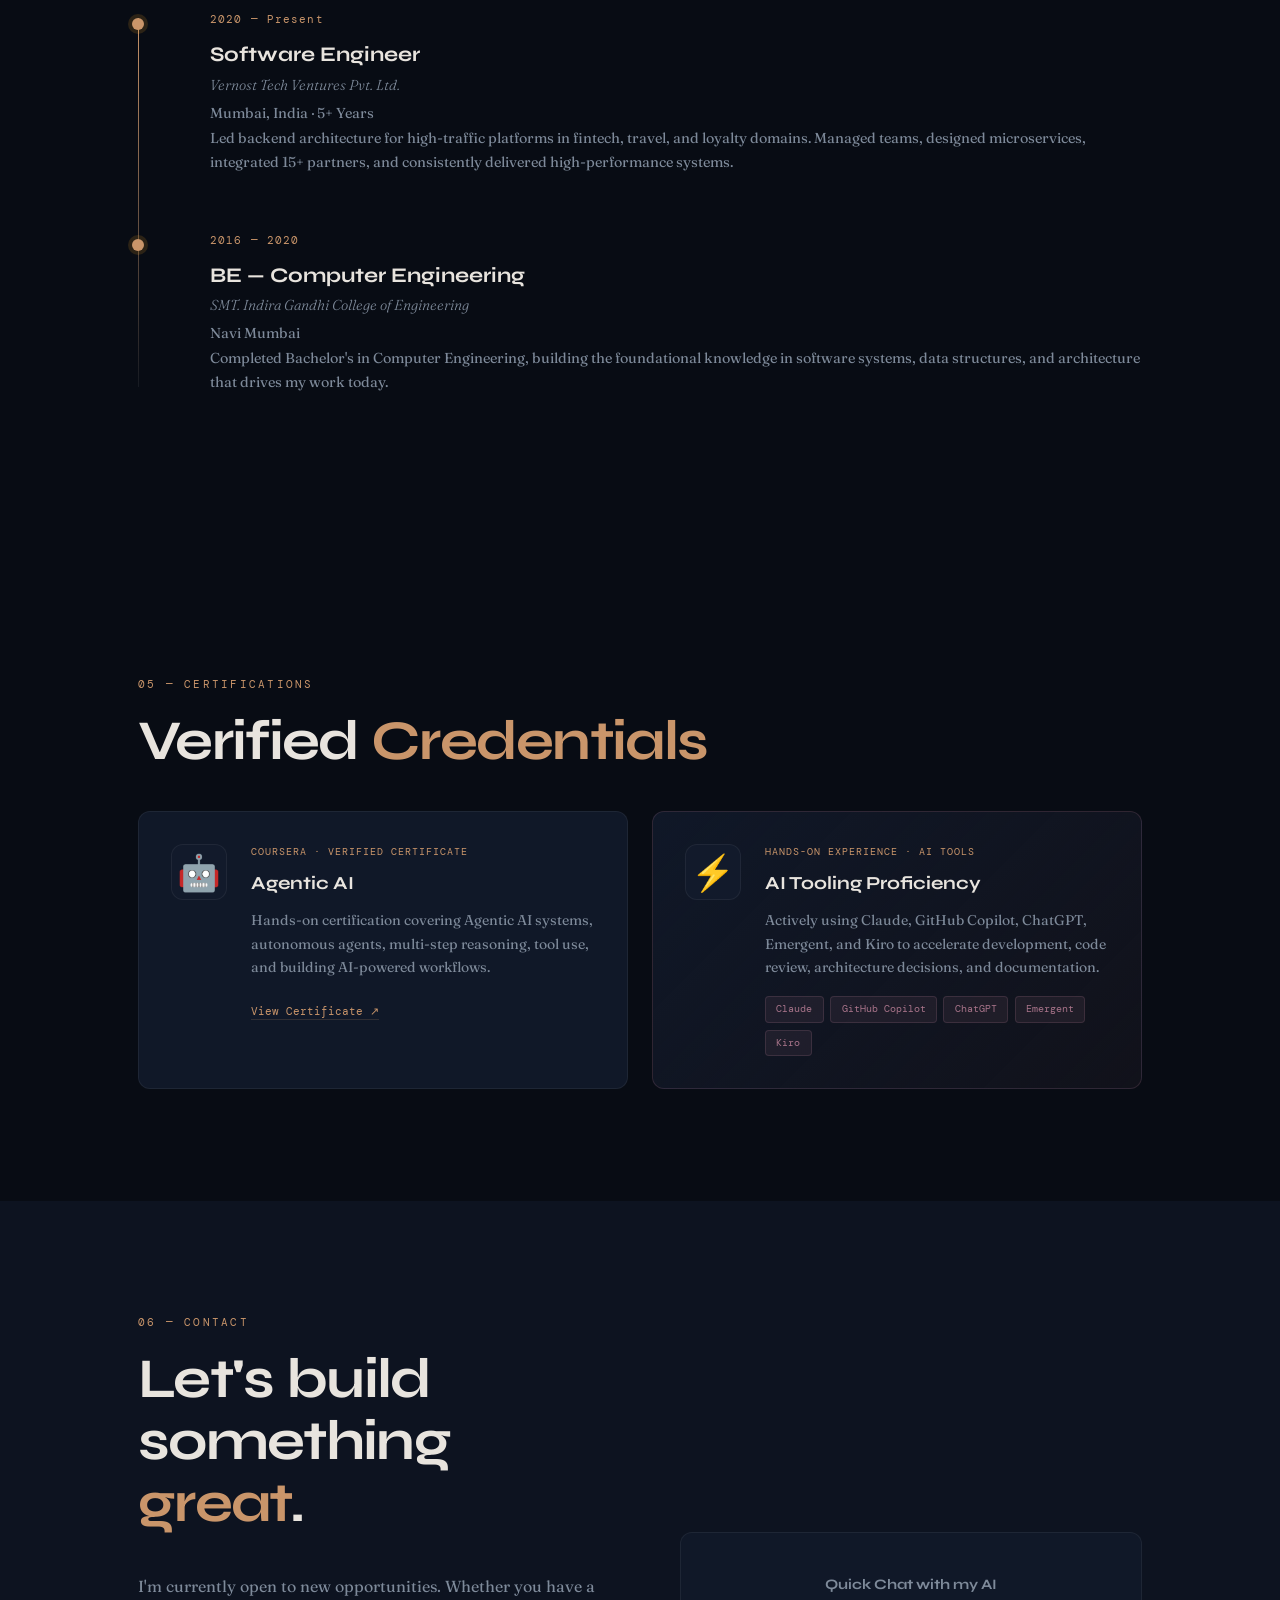
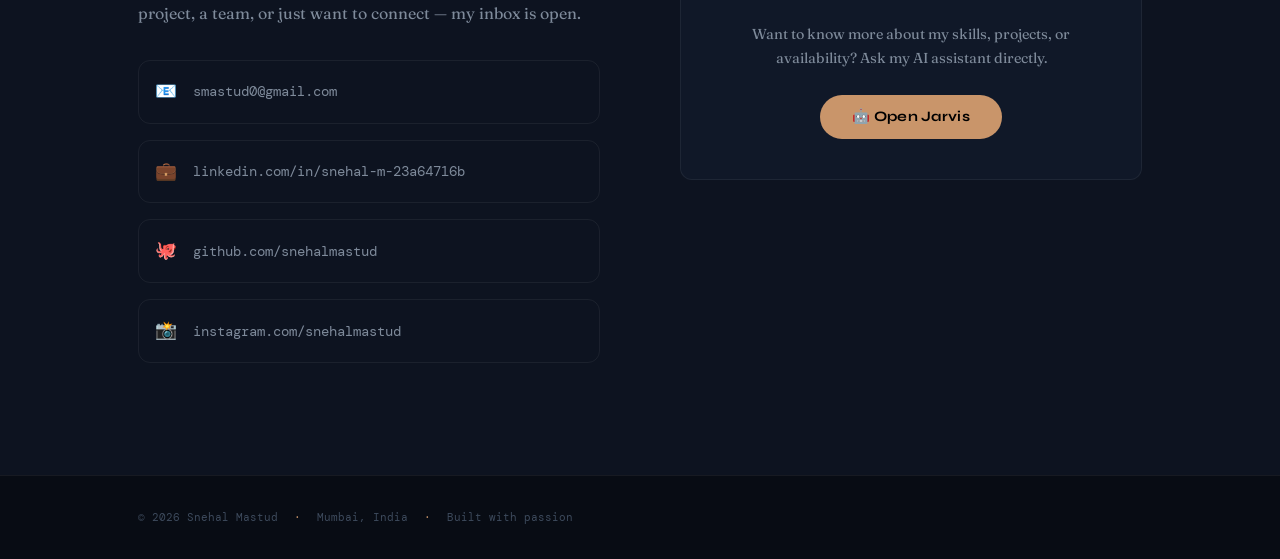
==== commit 68d12a6b: "addedos" ====
--- a/index.html
+++ b/index.html
@@ -161,6 +161,14 @@
           </div>
           <div class="skill-bar"><div class="skill-fill" data-width="80"></div></div>
         </div>
+        <div class="skill-card reveal" data-delay="400">
+          <div class="skill-icon">🖥️</div>
+          <h3>Operating Systems</h3>
+          <div class="skill-tags">
+            <span>macOS</span><span>Linux (Ubuntu)</span><span>Windows</span>
+          </div>
+          <div class="skill-bar"><div class="skill-fill" data-width="90"></div></div>
+        </div>
         <div class="skill-card skill-card--ai reveal" data-delay="0">
           <div class="skill-icon">🤖</div>
           <h3>AI Tools & Agentic AI</h3>
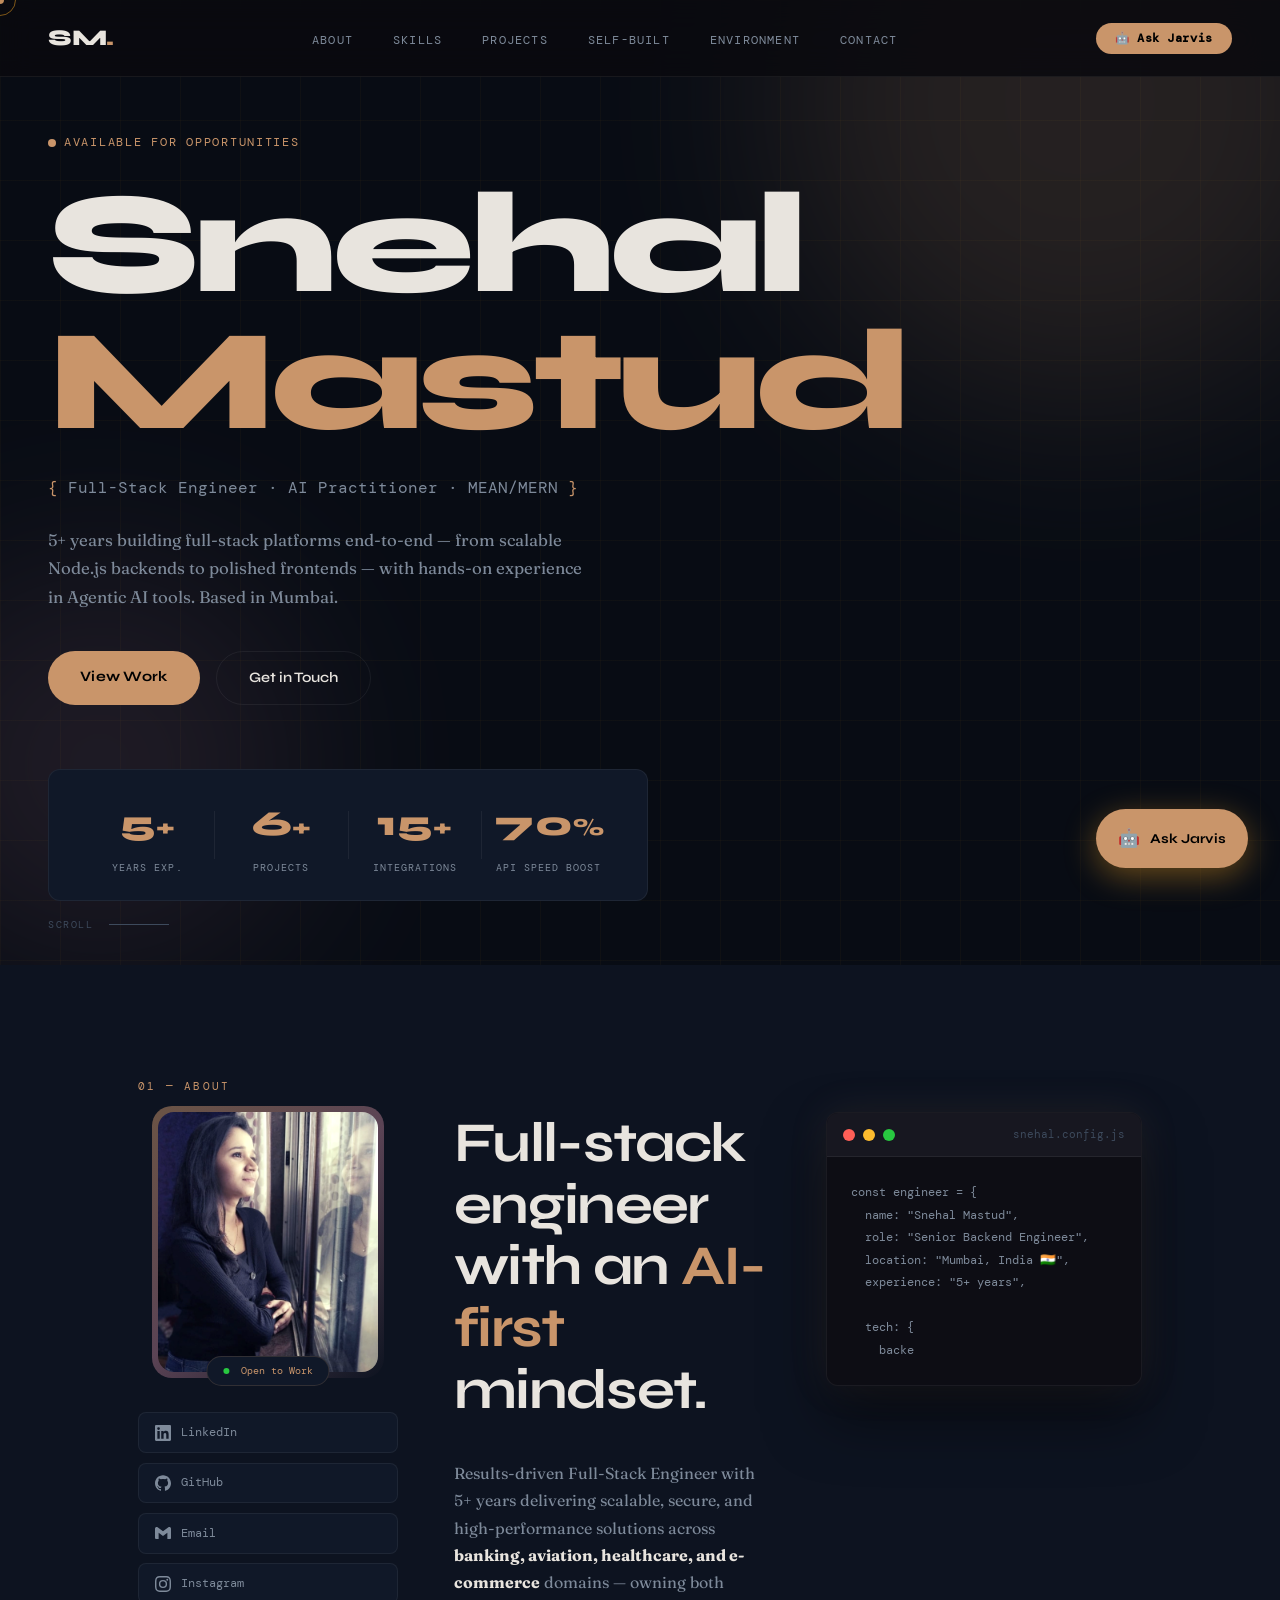
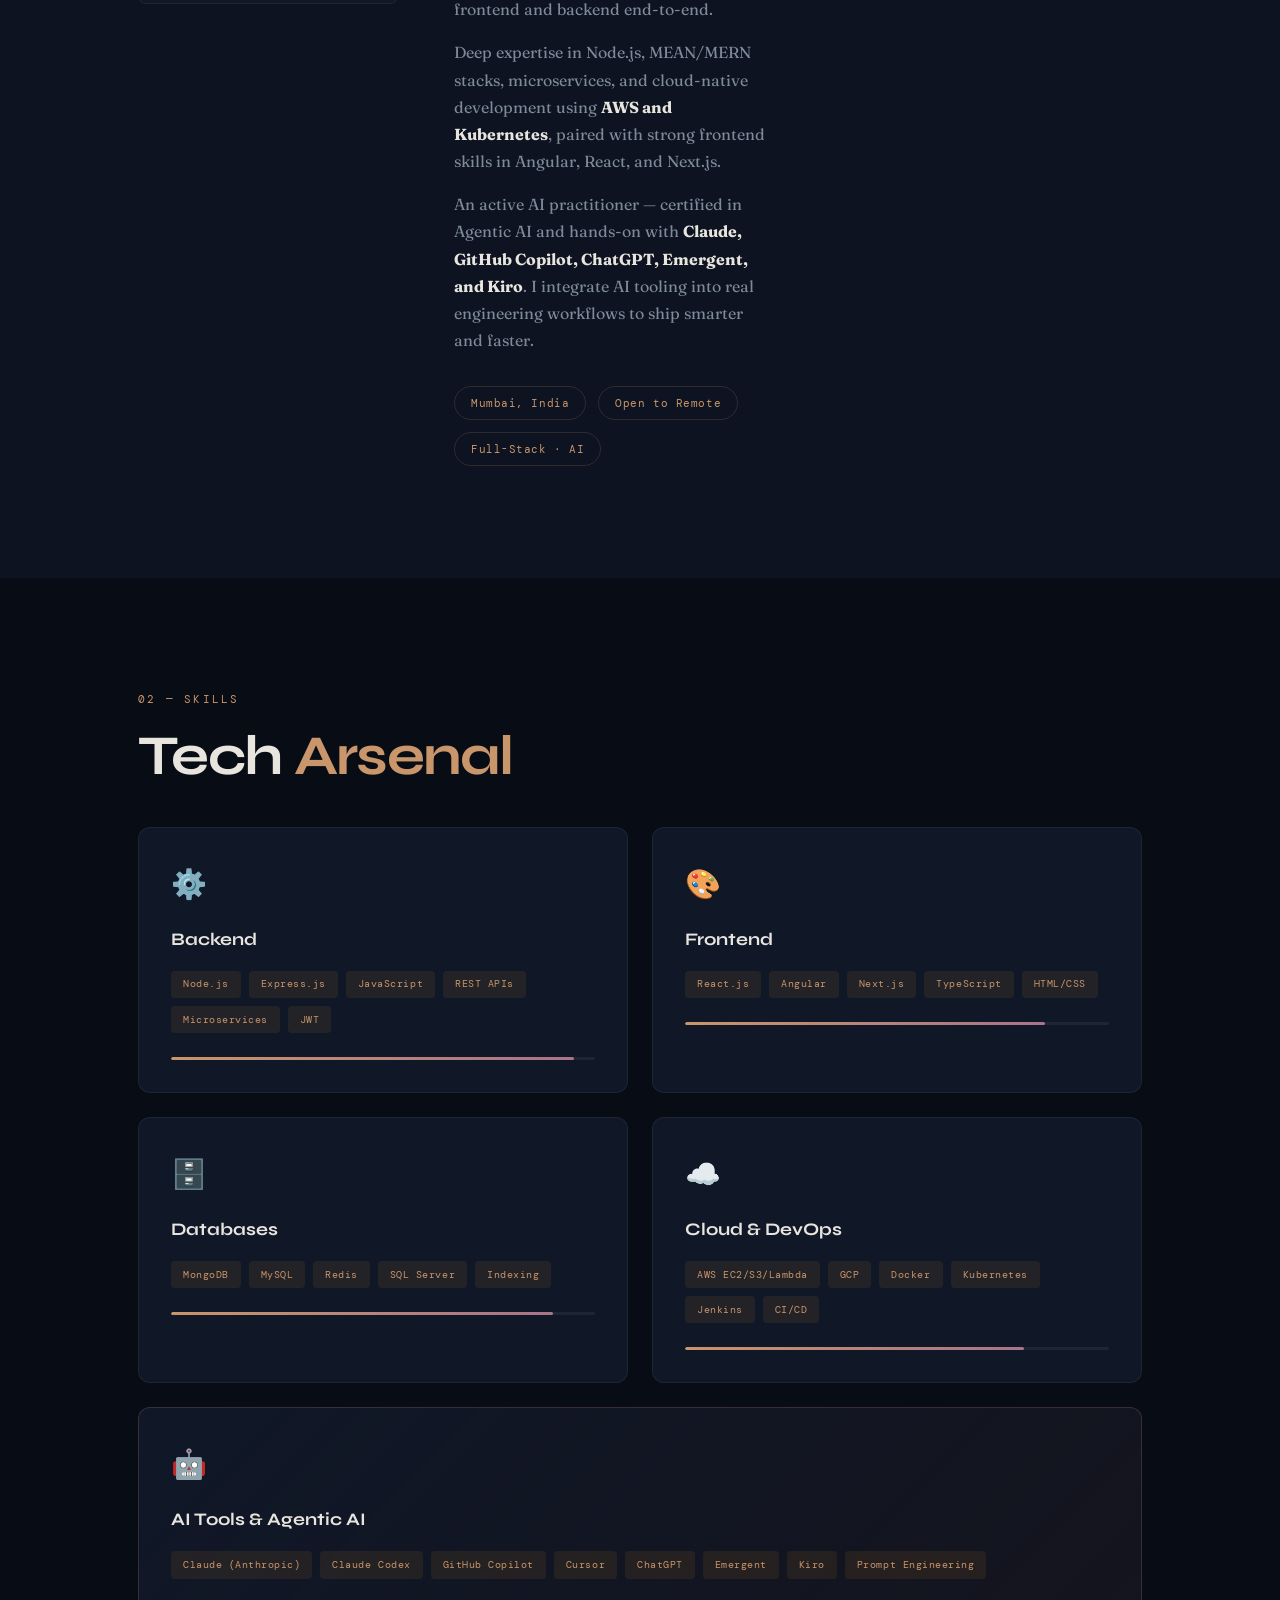
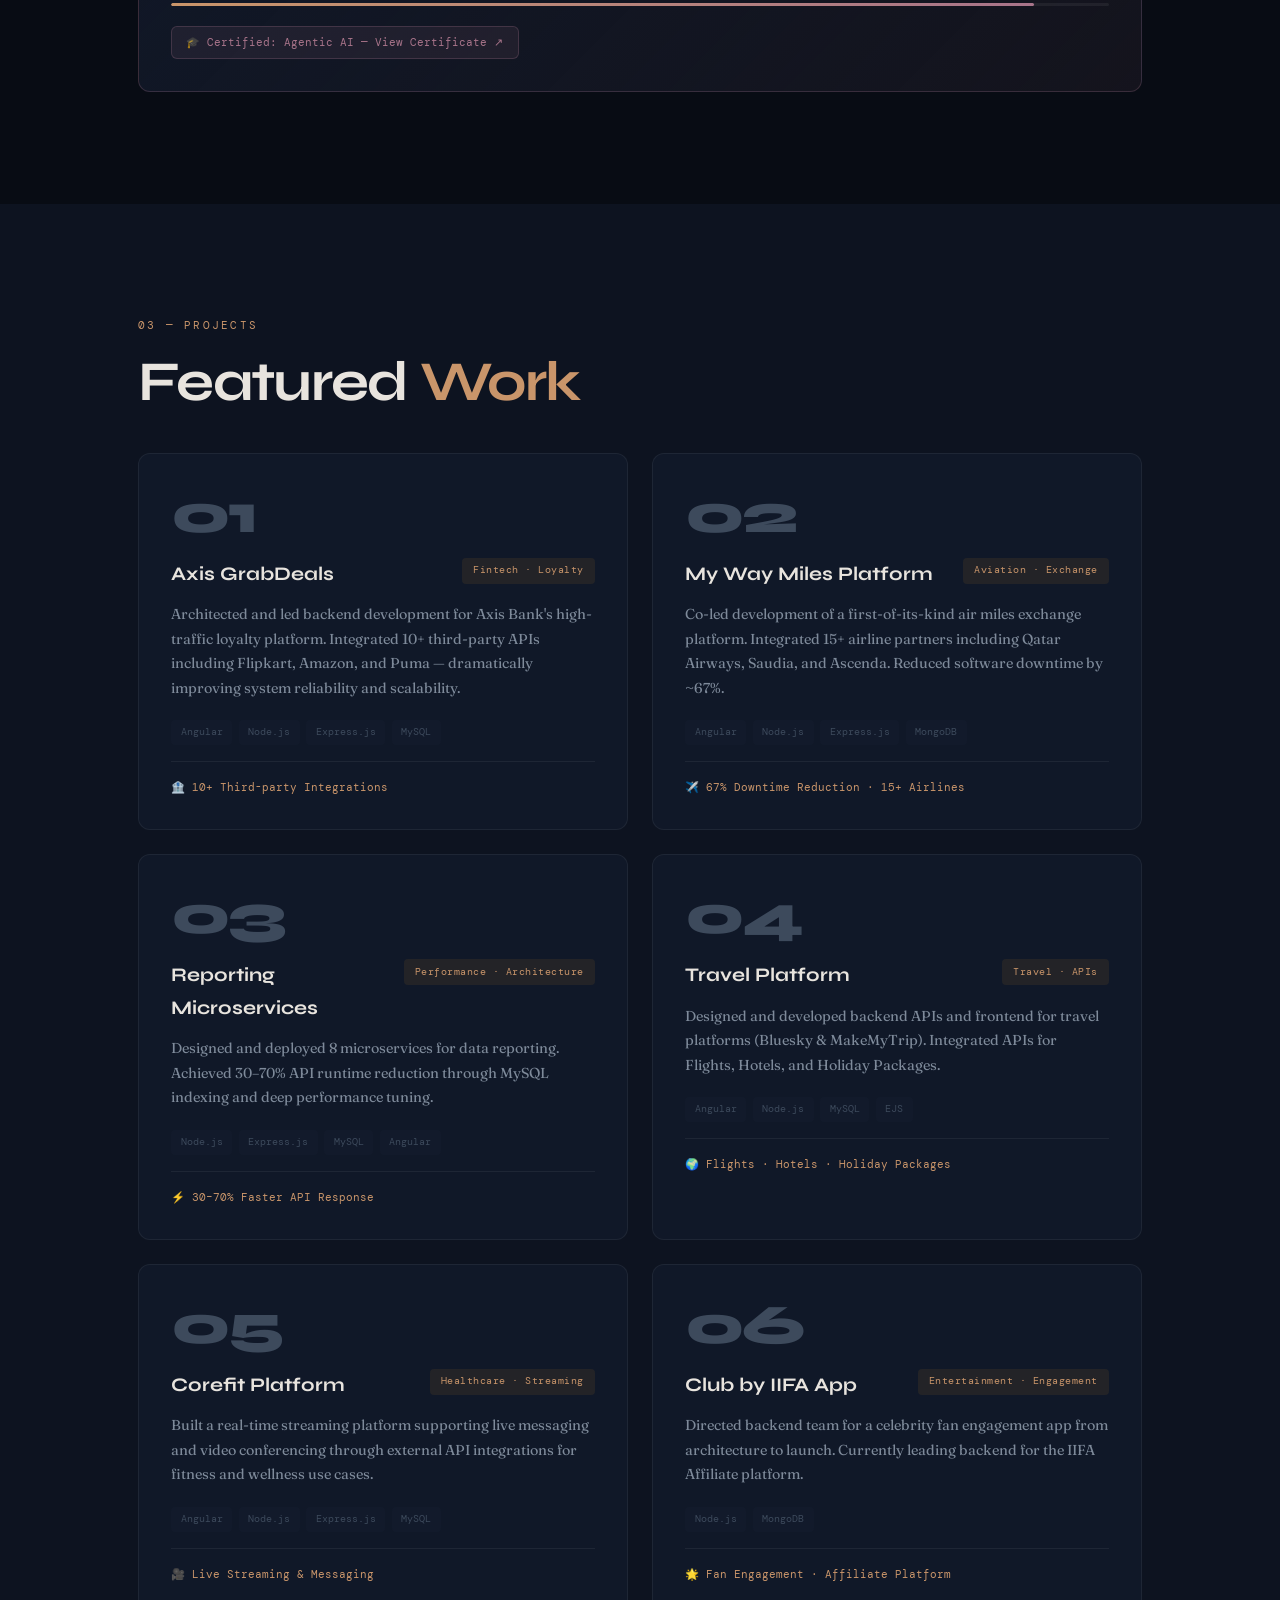
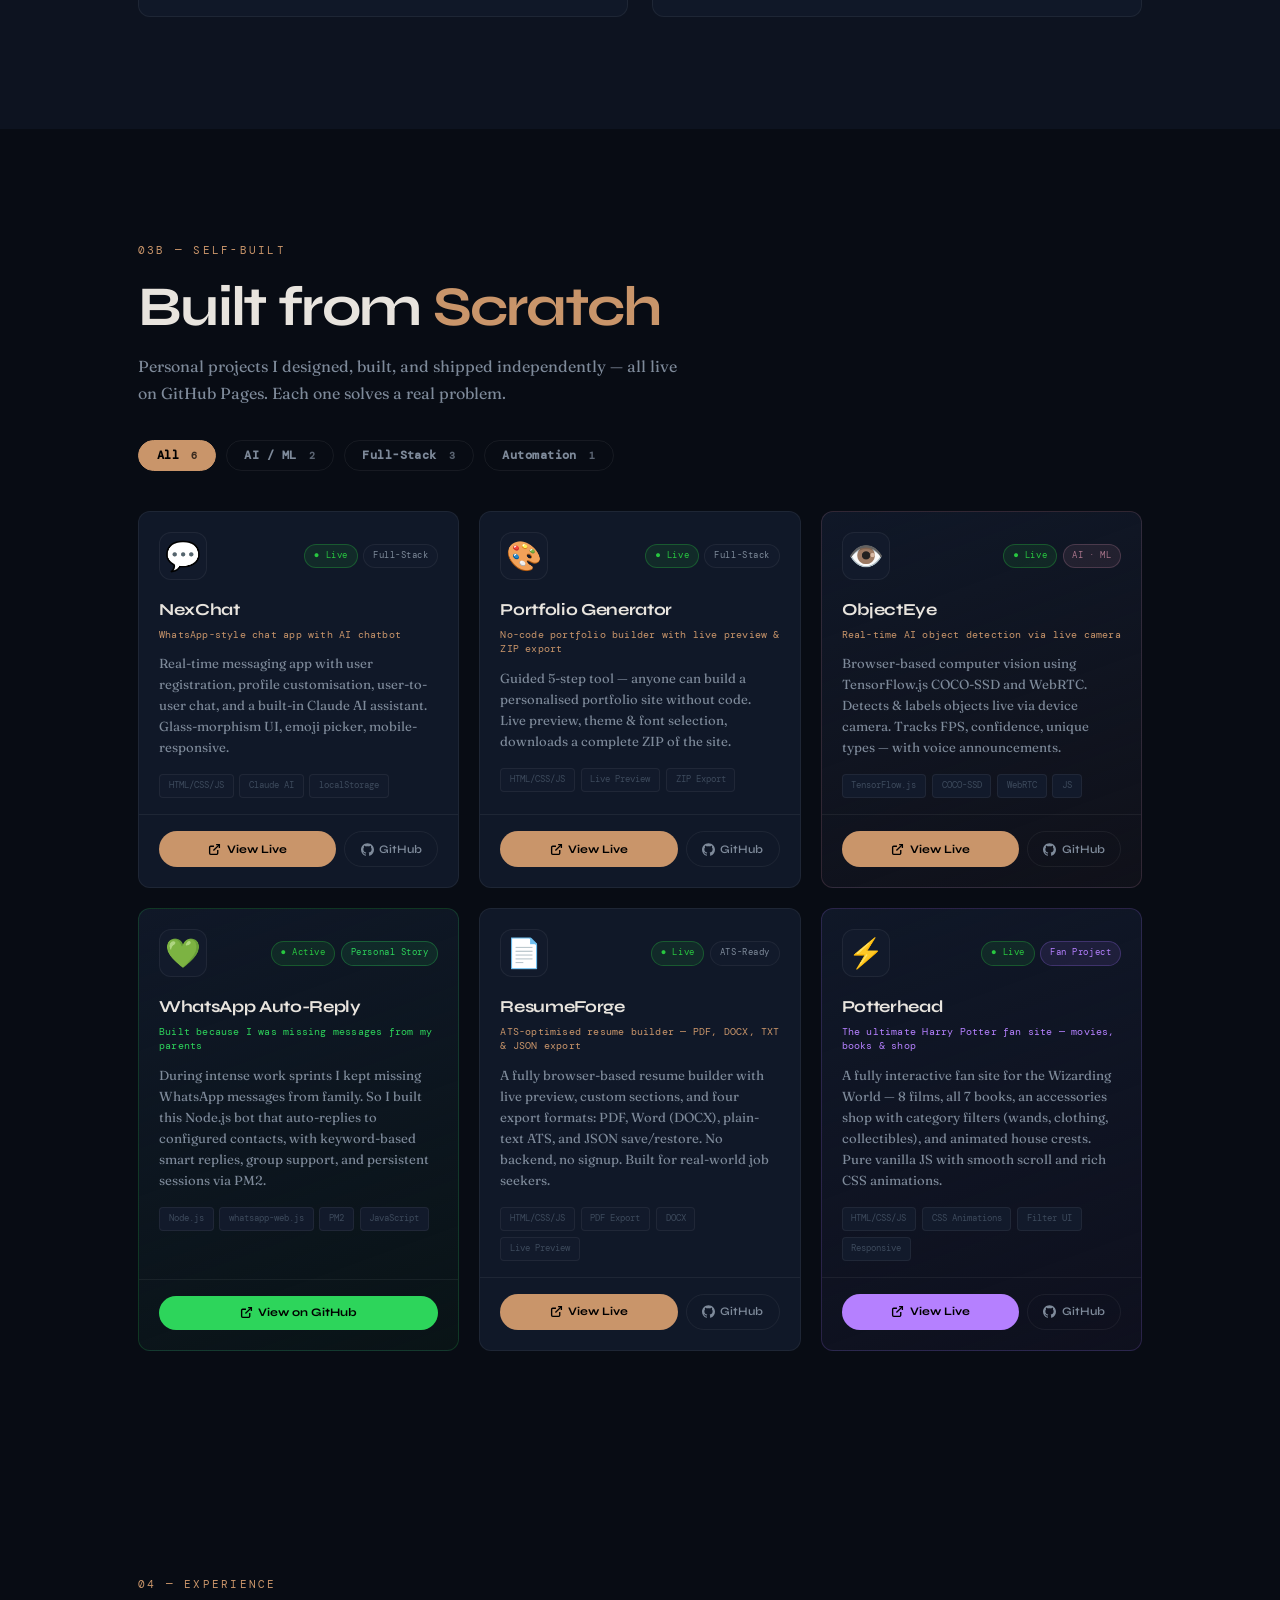
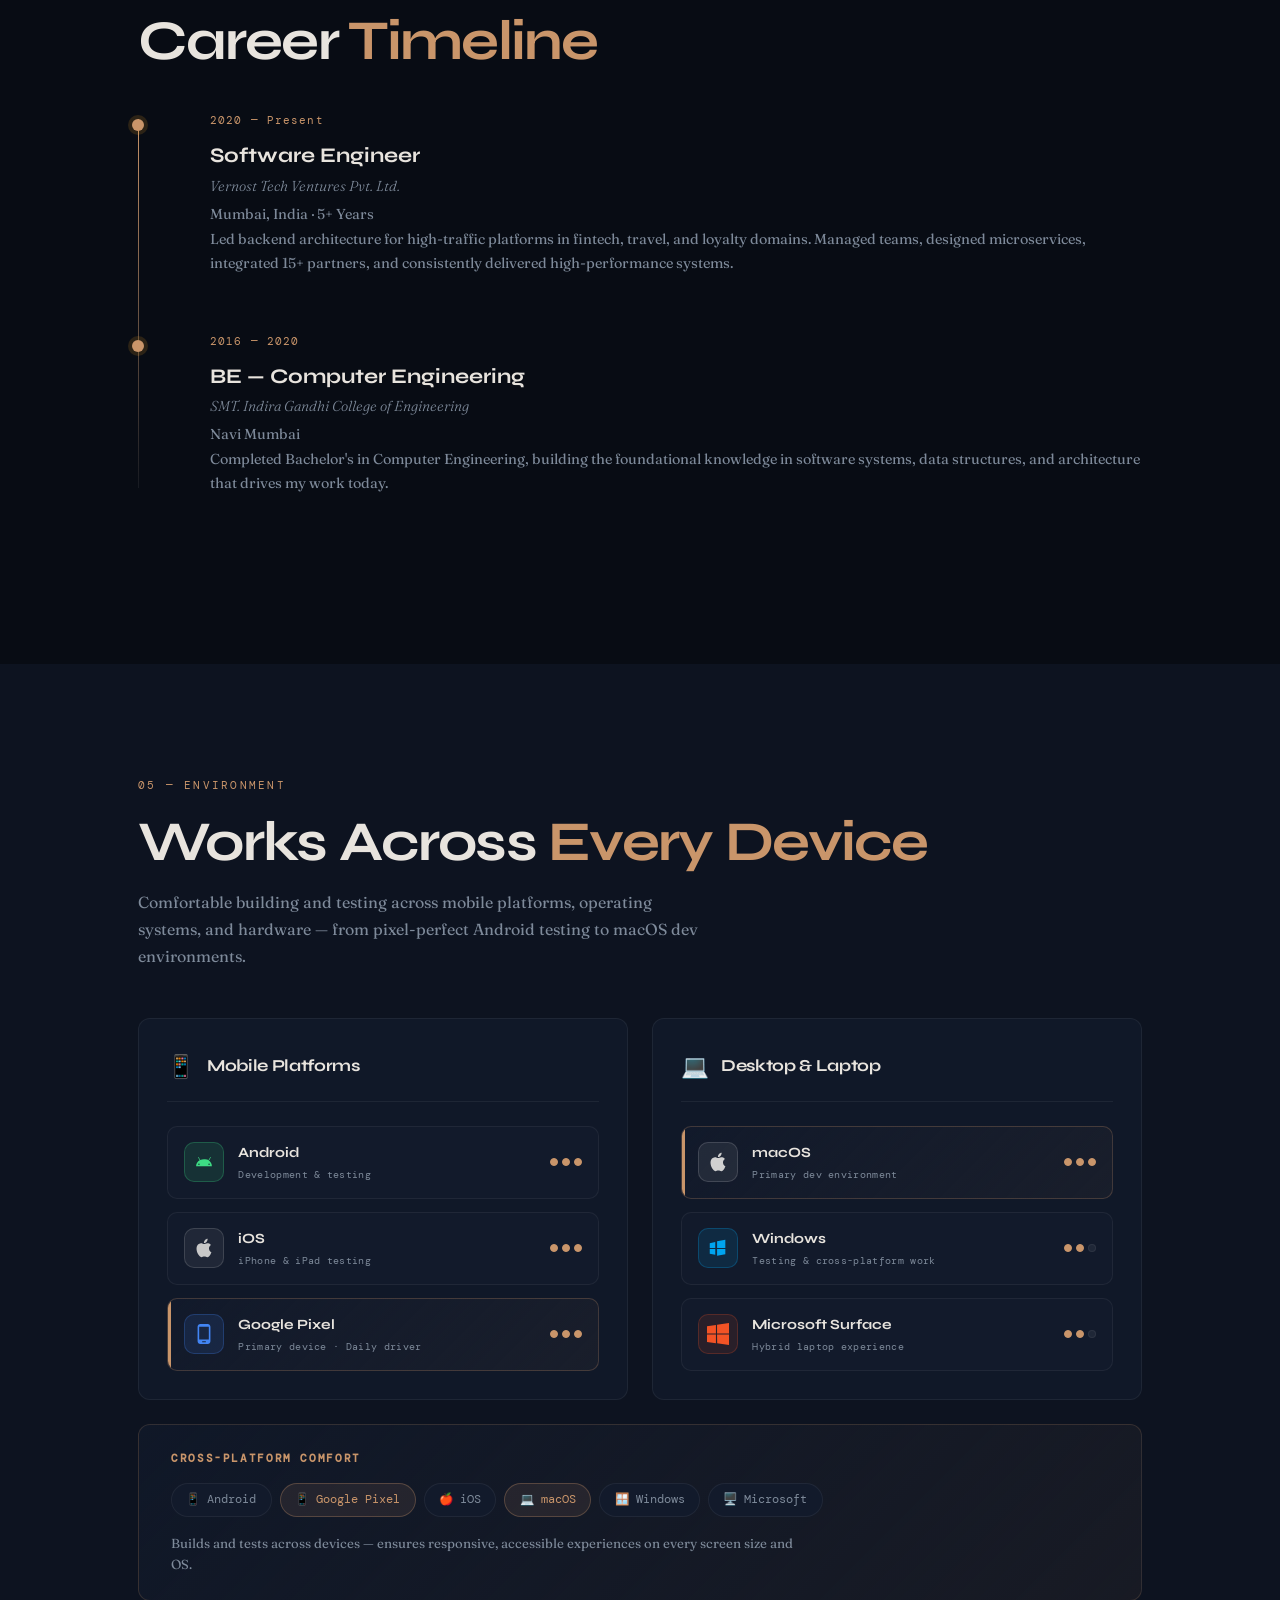
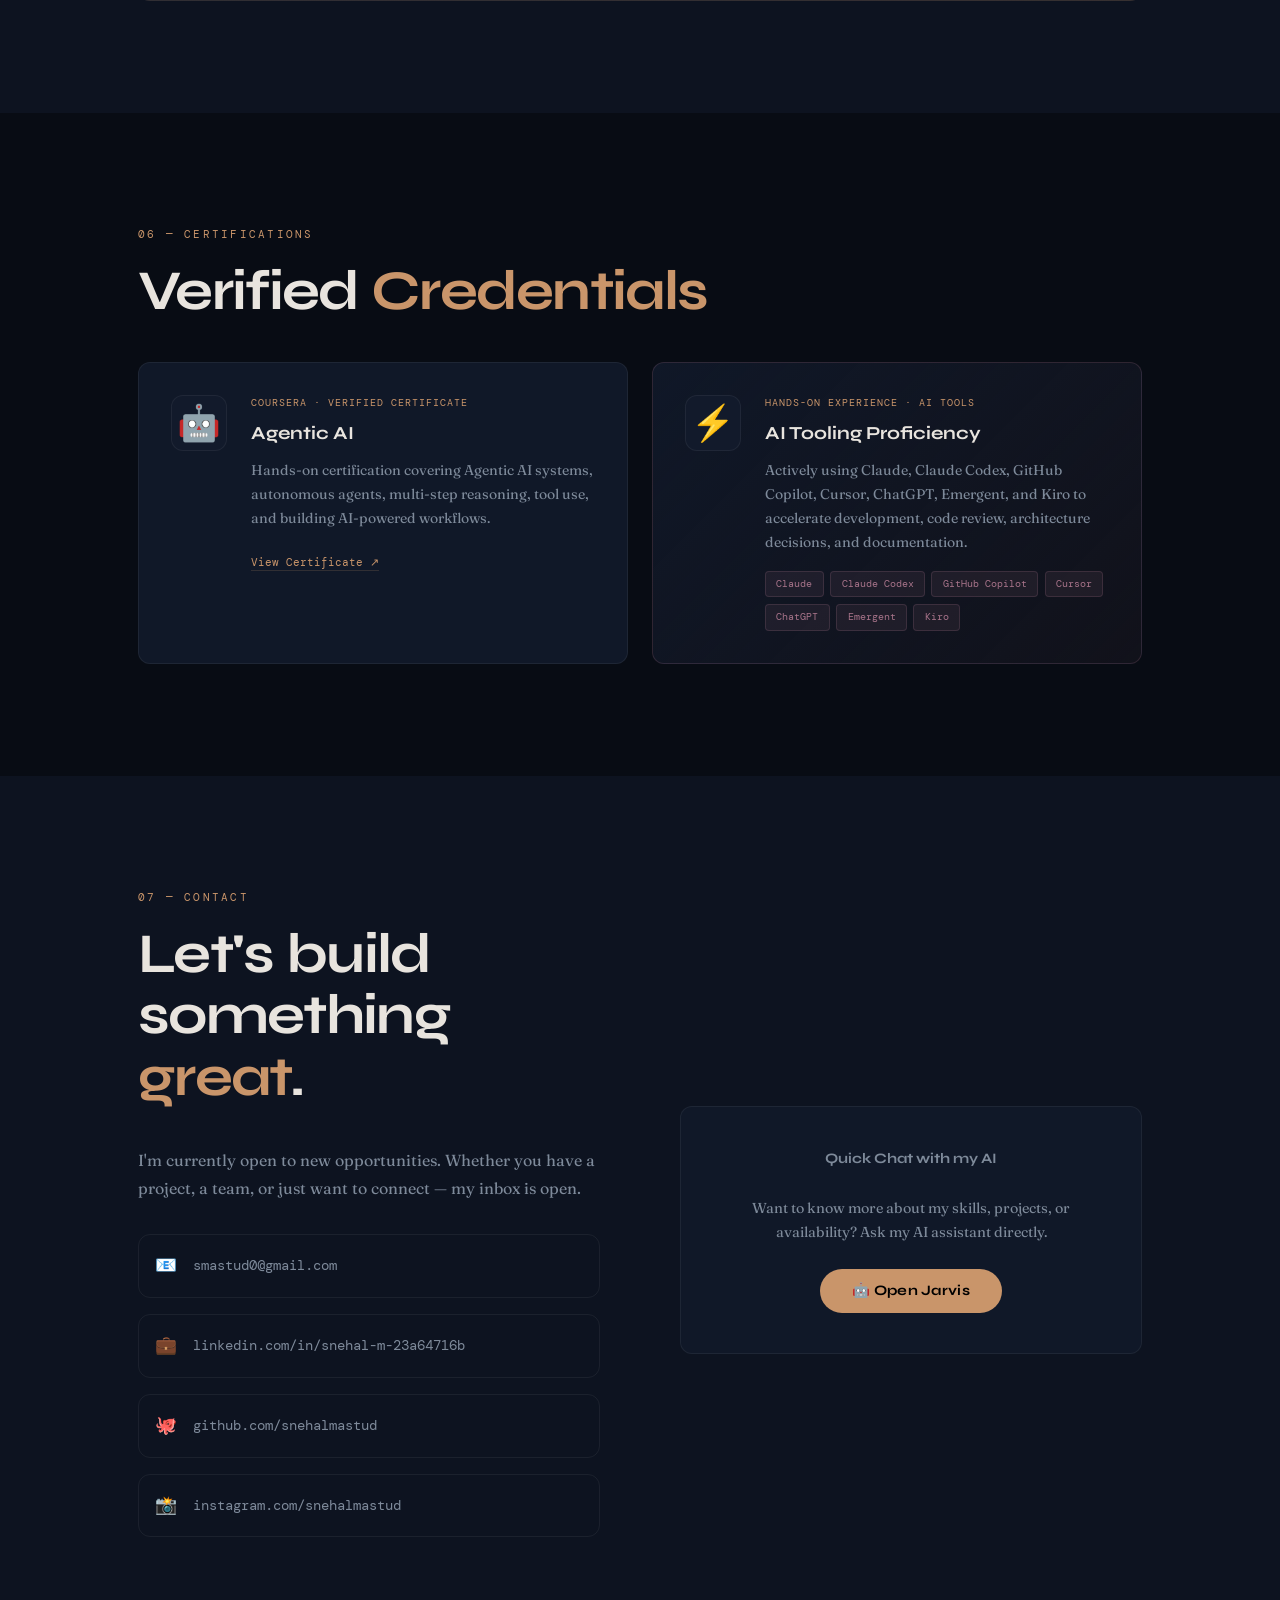
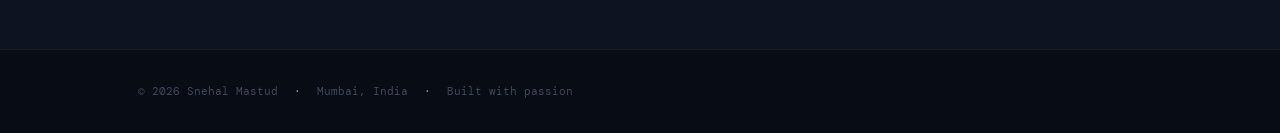
==== commit effdacaa: "added laptop and mobile sections and more self done projects" ====
--- a/index.html
+++ b/index.html
@@ -4,8 +4,6 @@
   <meta charset="UTF-8" />
   <meta name="viewport" content="width=device-width, initial-scale=1.0"/>
   <title>Snehal Mastud — Full-Stack & AI Engineer</title>
-    <link rel="icon" type="image/png" href="snehal.jpg" />
-
   <link rel="stylesheet" href="style.css" />
   <link href="https://fonts.googleapis.com/css2?family=Syne:wght@400;600;700;800&family=DM+Mono:ital,wght@0,300;0,400;1,300&family=Fraunces:ital,wght@0,300;0,700;1,300&display=swap" rel="stylesheet"/>
 </head>
@@ -23,6 +21,7 @@
       <li><a href="#skills">Skills</a></li>
       <li><a href="#projects">Projects</a></li>
       <li><a href="#selfbuilt">Self-Built</a></li>
+      <li><a href="#environment">Environment</a></li>
       <li><a href="#contact">Contact</a></li>
     </ul>
     <button class="chat-nav-btn" onclick="window.open('jarvis.html','_blank')">🤖 Ask Jarvis</button>
@@ -161,21 +160,13 @@
           </div>
           <div class="skill-bar"><div class="skill-fill" data-width="80"></div></div>
         </div>
-        <div class="skill-card reveal" data-delay="400">
-          <div class="skill-icon">🖥️</div>
-          <h3>Operating Systems</h3>
-          <div class="skill-tags">
-            <span>macOS</span><span>Linux (Ubuntu)</span><span>Windows</span>
-          </div>
-          <div class="skill-bar"><div class="skill-fill" data-width="90"></div></div>
-        </div>
         <div class="skill-card skill-card--ai reveal" data-delay="0">
           <div class="skill-icon">🤖</div>
           <h3>AI Tools & Agentic AI</h3>
           <div class="skill-tags">
-            <span>Claude (Anthropic)</span><span>GitHub Copilot</span><span>ChatGPT</span><span>Emergent</span><span>Kiro</span><span>Prompt Engineering</span>
-          </div>
-          <div class="skill-bar"><div class="skill-fill" data-width="88"></div></div>
+            <span>Claude (Anthropic)</span><span>Claude Codex</span><span>GitHub Copilot</span><span>Cursor</span><span>ChatGPT</span><span>Emergent</span><span>Kiro</span><span>Prompt Engineering</span>
+          </div>
+          <div class="skill-bar"><div class="skill-fill" data-width="92"></div></div>
           <a href="https://www.coursera.org/account/accomplishments/verify/E7F2MHAH1GH0" target="_blank" class="cert-badge">
             🎓 Certified: Agentic AI — View Certificate ↗
           </a>
@@ -278,94 +269,209 @@
     <div class="container">
       <div class="section-label reveal">03b — Self-Built</div>
       <h2 class="section-title reveal">Built from <em>Scratch</em></h2>
-      <p class="selfbuilt-intro reveal">Personal projects I designed, built, and deployed independently — live on GitHub Pages.</p>
-
-      <div class="selfbuilt-grid">
+      <p class="selfbuilt-intro reveal">Personal projects I designed, built, and shipped independently — all live on GitHub Pages. Each one solves a real problem.</p>
+
+      <!-- Filter tabs -->
+      <div class="sb-filters reveal">
+        <button class="sb-filter on" onclick="filterSB('all', this)">All <span>6</span></button>
+        <button class="sb-filter" onclick="filterSB('ai', this)">AI / ML <span>2</span></button>
+        <button class="sb-filter" onclick="filterSB('fullstack', this)">Full-Stack <span>3</span></button>
+        <button class="sb-filter" onclick="filterSB('automation', this)">Automation <span>1</span></button>
+      </div>
+
+      <div class="selfbuilt-grid" id="sbGrid">
 
         <!-- NexChat -->
-        <div class="sb-card reveal" data-delay="0">
-          <div class="sb-card-header">
-            <div class="sb-icon-wrap">💬</div>
-            <div class="sb-badges">
-              <span class="sb-badge live">● Live</span>
-              <span class="sb-badge">Full-Stack</span>
-            </div>
-          </div>
-          <div class="sb-card-body">
-            <h3>NexChat</h3>
-            <p class="sb-tagline">WhatsApp-style chat app with AI chatbot</p>
-            <p class="sb-desc">A fully functional real-time messaging web app with user registration, profile customisation, user-to-user chat, and a built-in AI assistant powered by Claude. Dark glass-morphism UI, emoji picker, message history, and mobile-responsive layout.</p>
-            <div class="sb-tech">
-              <span>HTML/CSS/JS</span><span>Claude AI</span><span>localStorage</span><span>GitHub Pages</span>
-            </div>
-          </div>
-          <div class="sb-card-footer">
-            <a href="https://snehalmastud.github.io/chatapp/" target="_blank" class="sb-btn-live">
-              <svg width="14" height="14" viewBox="0 0 24 24" fill="none" stroke="currentColor" stroke-width="2.5"><path d="M18 13v6a2 2 0 0 1-2 2H5a2 2 0 0 1-2-2V8a2 2 0 0 1 2-2h6"/><polyline points="15 3 21 3 21 9"/><line x1="10" y1="14" x2="21" y2="3"/></svg>
-              View Live
-            </a>
-            <a href="https://github.com/snehalmastud/chatapp" target="_blank" class="sb-btn-gh">
-              <svg width="14" height="14" viewBox="0 0 24 24" fill="currentColor"><path d="M12 .297c-6.63 0-12 5.373-12 12 0 5.303 3.438 9.8 8.205 11.385.6.113.82-.258.82-.577 0-.285-.01-1.04-.015-2.04-3.338.724-4.042-1.61-4.042-1.61C4.422 18.07 3.633 17.7 3.633 17.7c-1.087-.744.084-.729.084-.729 1.205.084 1.838 1.236 1.838 1.236 1.07 1.835 2.809 1.305 3.495.998.108-.776.417-1.305.76-1.605-2.665-.3-5.466-1.332-5.466-5.93 0-1.31.465-2.38 1.235-3.22-.135-.303-.54-1.523.105-3.176 0 0 1.005-.322 3.3 1.23.96-.267 1.98-.399 3-.405 1.02.006 2.04.138 3 .405 2.28-1.552 3.285-1.23 3.285-1.23.645 1.653.24 2.873.12 3.176.765.84 1.23 1.91 1.23 3.22 0 4.61-2.805 5.625-5.475 5.92.42.36.81 1.096.81 2.22 0 1.606-.015 2.896-.015 3.286 0 .315.21.69.825.57C20.565 22.092 24 17.592 24 12.297c0-6.627-5.373-12-12-12"/></svg>
-              GitHub
-            </a>
+        <div class="sb-card reveal" data-delay="0" data-cat="fullstack">
+          <div class="sb-card-inner">
+            <div class="sb-card-front">
+              <div class="sb-card-header">
+                <div class="sb-icon-wrap">💬</div>
+                <div class="sb-badges">
+                  <span class="sb-badge live">● Live</span>
+                  <span class="sb-badge">Full-Stack</span>
+                </div>
+              </div>
+              <div class="sb-card-body">
+                <h3>NexChat</h3>
+                <p class="sb-tagline">WhatsApp-style chat app with AI chatbot</p>
+                <p class="sb-desc">Real-time messaging app with user registration, profile customisation, user-to-user chat, and a built-in Claude AI assistant. Glass-morphism UI, emoji picker, mobile-responsive.</p>
+                <div class="sb-tech">
+                  <span>HTML/CSS/JS</span><span>Claude AI</span><span>localStorage</span>
+                </div>
+              </div>
+              <div class="sb-card-footer">
+                <a href="https://snehalmastud.github.io/chatapp/" target="_blank" class="sb-btn-live">
+                  <svg width="13" height="13" viewBox="0 0 24 24" fill="none" stroke="currentColor" stroke-width="2.5"><path d="M18 13v6a2 2 0 0 1-2 2H5a2 2 0 0 1-2-2V8a2 2 0 0 1 2-2h6"/><polyline points="15 3 21 3 21 9"/><line x1="10" y1="14" x2="21" y2="3"/></svg>
+                  View Live
+                </a>
+                <a href="https://github.com/snehalmastud/chatapp" target="_blank" class="sb-btn-gh">
+                  <svg width="13" height="13" viewBox="0 0 24 24" fill="currentColor"><path d="M12 .297c-6.63 0-12 5.373-12 12 0 5.303 3.438 9.8 8.205 11.385.6.113.82-.258.82-.577 0-.285-.01-1.04-.015-2.04-3.338.724-4.042-1.61-4.042-1.61C4.422 18.07 3.633 17.7 3.633 17.7c-1.087-.744.084-.729.084-.729 1.205.084 1.838 1.236 1.838 1.236 1.07 1.835 2.809 1.305 3.495.998.108-.776.417-1.305.76-1.605-2.665-.3-5.466-1.332-5.466-5.93 0-1.31.465-2.38 1.235-3.22-.135-.303-.54-1.523.105-3.176 0 0 1.005-.322 3.3 1.23.96-.267 1.98-.399 3-.405 1.02.006 2.04.138 3 .405 2.28-1.552 3.285-1.23 3.285-1.23.645 1.653.24 2.873.12 3.176.765.84 1.23 1.91 1.23 3.22 0 4.61-2.805 5.625-5.475 5.92.42.36.81 1.096.81 2.22 0 1.606-.015 2.896-.015 3.286 0 .315.21.69.825.57C20.565 22.092 24 17.592 24 12.297c0-6.627-5.373-12-12-12"/></svg>
+                  GitHub
+                </a>
+              </div>
+            </div>
           </div>
         </div>
 
         <!-- Portfolio Generator -->
-        <div class="sb-card reveal" data-delay="150">
-          <div class="sb-card-header">
-            <div class="sb-icon-wrap">🎨</div>
-            <div class="sb-badges">
-              <span class="sb-badge live">● Live</span>
-              <span class="sb-badge">AI-Assisted</span>
-            </div>
-          </div>
-          <div class="sb-card-body">
-            <h3>Portfolio Generator</h3>
-            <p class="sb-tagline">Multi-step portfolio builder with live preview & ZIP export</p>
-            <p class="sb-desc">A guided 5-step tool that lets anyone build a personalised portfolio website without writing code. Covers personal info, work experience, projects, style & theme selection, and generates a downloadable ZIP of the complete site. Live preview updates in real time.</p>
-            <div class="sb-tech">
-              <span>HTML/CSS/JS</span><span>Live Preview</span><span>ZIP Export</span><span>GitHub Pages</span>
-            </div>
-          </div>
-          <div class="sb-card-footer">
-            <a href="https://snehalmastud.github.io/portfolio-generator/" target="_blank" class="sb-btn-live">
-              <svg width="14" height="14" viewBox="0 0 24 24" fill="none" stroke="currentColor" stroke-width="2.5"><path d="M18 13v6a2 2 0 0 1-2 2H5a2 2 0 0 1-2-2V8a2 2 0 0 1 2-2h6"/><polyline points="15 3 21 3 21 9"/><line x1="10" y1="14" x2="21" y2="3"/></svg>
-              View Live
-            </a>
-            <a href="https://github.com/snehalmastud/portfolio-generator" target="_blank" class="sb-btn-gh">
-              <svg width="14" height="14" viewBox="0 0 24 24" fill="currentColor"><path d="M12 .297c-6.63 0-12 5.373-12 12 0 5.303 3.438 9.8 8.205 11.385.6.113.82-.258.82-.577 0-.285-.01-1.04-.015-2.04-3.338.724-4.042-1.61-4.042-1.61C4.422 18.07 3.633 17.7 3.633 17.7c-1.087-.744.084-.729.084-.729 1.205.084 1.838 1.236 1.838 1.236 1.07 1.835 2.809 1.305 3.495.998.108-.776.417-1.305.76-1.605-2.665-.3-5.466-1.332-5.466-5.93 0-1.31.465-2.38 1.235-3.22-.135-.303-.54-1.523.105-3.176 0 0 1.005-.322 3.3 1.23.96-.267 1.98-.399 3-.405 1.02.006 2.04.138 3 .405 2.28-1.552 3.285-1.23 3.285-1.23.645 1.653.24 2.873.12 3.176.765.84 1.23 1.91 1.23 3.22 0 4.61-2.805 5.625-5.475 5.92.42.36.81 1.096.81 2.22 0 1.606-.015 2.896-.015 3.286 0 .315.21.69.825.57C20.565 22.092 24 17.592 24 12.297c0-6.627-5.373-12-12-12"/></svg>
-              GitHub
-            </a>
-          </div>
-        </div>
-
-        <!-- Object Detector -->
-        <div class="sb-card sb-card--ai reveal" data-delay="300">
-          <div class="sb-card-header">
-            <div class="sb-icon-wrap">👁️</div>
-            <div class="sb-badges">
-              <span class="sb-badge live">● Live</span>
-              <span class="sb-badge ai-glow">AI · ML</span>
-            </div>
-          </div>
-          <div class="sb-card-body">
-            <h3>ObjectEye</h3>
-            <p class="sb-tagline">Real-time AI object detection via live camera</p>
-            <p class="sb-desc">A browser-based computer vision tool that uses your device camera and a TensorFlow.js / COCO-SSD model to detect and label objects in real time. Tracks FPS, confidence scores, and unique object types seen. Includes voice announcements and supports front/back camera switching.</p>
-            <div class="sb-tech">
-              <span>JavaScript</span><span>TensorFlow.js</span><span>COCO-SSD</span><span>WebRTC</span><span>GitHub Pages</span>
-            </div>
-          </div>
-          <div class="sb-card-footer">
-            <a href="https://snehalmastud.github.io/object-detector/" target="_blank" class="sb-btn-live">
-              <svg width="14" height="14" viewBox="0 0 24 24" fill="none" stroke="currentColor" stroke-width="2.5"><path d="M18 13v6a2 2 0 0 1-2 2H5a2 2 0 0 1-2-2V8a2 2 0 0 1 2-2h6"/><polyline points="15 3 21 3 21 9"/><line x1="10" y1="14" x2="21" y2="3"/></svg>
-              View Live
-            </a>
-            <a href="https://github.com/snehalmastud/object-detector" target="_blank" class="sb-btn-gh">
-              <svg width="14" height="14" viewBox="0 0 24 24" fill="currentColor"><path d="M12 .297c-6.63 0-12 5.373-12 12 0 5.303 3.438 9.8 8.205 11.385.6.113.82-.258.82-.577 0-.285-.01-1.04-.015-2.04-3.338.724-4.042-1.61-4.042-1.61C4.422 18.07 3.633 17.7 3.633 17.7c-1.087-.744.084-.729.084-.729 1.205.084 1.838 1.236 1.838 1.236 1.07 1.835 2.809 1.305 3.495.998.108-.776.417-1.305.76-1.605-2.665-.3-5.466-1.332-5.466-5.93 0-1.31.465-2.38 1.235-3.22-.135-.303-.54-1.523.105-3.176 0 0 1.005-.322 3.3 1.23.96-.267 1.98-.399 3-.405 1.02.006 2.04.138 3 .405 2.28-1.552 3.285-1.23 3.285-1.23.645 1.653.24 2.873.12 3.176.765.84 1.23 1.91 1.23 3.22 0 4.61-2.805 5.625-5.475 5.92.42.36.81 1.096.81 2.22 0 1.606-.015 2.896-.015 3.286 0 .315.21.69.825.57C20.565 22.092 24 17.592 24 12.297c0-6.627-5.373-12-12-12"/></svg>
-              GitHub
-            </a>
+        <div class="sb-card reveal" data-delay="100" data-cat="fullstack">
+          <div class="sb-card-inner">
+            <div class="sb-card-front">
+              <div class="sb-card-header">
+                <div class="sb-icon-wrap">🎨</div>
+                <div class="sb-badges">
+                  <span class="sb-badge live">● Live</span>
+                  <span class="sb-badge">Full-Stack</span>
+                </div>
+              </div>
+              <div class="sb-card-body">
+                <h3>Portfolio Generator</h3>
+                <p class="sb-tagline">No-code portfolio builder with live preview & ZIP export</p>
+                <p class="sb-desc">Guided 5-step tool — anyone can build a personalised portfolio site without code. Live preview, theme & font selection, downloads a complete ZIP of the site.</p>
+                <div class="sb-tech">
+                  <span>HTML/CSS/JS</span><span>Live Preview</span><span>ZIP Export</span>
+                </div>
+              </div>
+              <div class="sb-card-footer">
+                <a href="https://snehalmastud.github.io/portfolio-generator/" target="_blank" class="sb-btn-live">
+                  <svg width="13" height="13" viewBox="0 0 24 24" fill="none" stroke="currentColor" stroke-width="2.5"><path d="M18 13v6a2 2 0 0 1-2 2H5a2 2 0 0 1-2-2V8a2 2 0 0 1 2-2h6"/><polyline points="15 3 21 3 21 9"/><line x1="10" y1="14" x2="21" y2="3"/></svg>
+                  View Live
+                </a>
+                <a href="https://github.com/snehalmastud/portfolio-generator" target="_blank" class="sb-btn-gh">
+                  <svg width="13" height="13" viewBox="0 0 24 24" fill="currentColor"><path d="M12 .297c-6.63 0-12 5.373-12 12 0 5.303 3.438 9.8 8.205 11.385.6.113.82-.258.82-.577 0-.285-.01-1.04-.015-2.04-3.338.724-4.042-1.61-4.042-1.61C4.422 18.07 3.633 17.7 3.633 17.7c-1.087-.744.084-.729.084-.729 1.205.084 1.838 1.236 1.838 1.236 1.07 1.835 2.809 1.305 3.495.998.108-.776.417-1.305.76-1.605-2.665-.3-5.466-1.332-5.466-5.93 0-1.31.465-2.38 1.235-3.22-.135-.303-.54-1.523.105-3.176 0 0 1.005-.322 3.3 1.23.96-.267 1.98-.399 3-.405 1.02.006 2.04.138 3 .405 2.28-1.552 3.285-1.23 3.285-1.23.645 1.653.24 2.873.12 3.176.765.84 1.23 1.91 1.23 3.22 0 4.61-2.805 5.625-5.475 5.92.42.36.81 1.096.81 2.22 0 1.606-.015 2.896-.015 3.286 0 .315.21.69.825.57C20.565 22.092 24 17.592 24 12.297c0-6.627-5.373-12-12-12"/></svg>
+                  GitHub
+                </a>
+              </div>
+            </div>
+          </div>
+        </div>
+
+        <!-- ObjectEye -->
+        <div class="sb-card sb-card--ai reveal" data-delay="200" data-cat="ai">
+          <div class="sb-card-inner">
+            <div class="sb-card-front">
+              <div class="sb-card-header">
+                <div class="sb-icon-wrap">👁️</div>
+                <div class="sb-badges">
+                  <span class="sb-badge live">● Live</span>
+                  <span class="sb-badge ai-glow">AI · ML</span>
+                </div>
+              </div>
+              <div class="sb-card-body">
+                <h3>ObjectEye</h3>
+                <p class="sb-tagline">Real-time AI object detection via live camera</p>
+                <p class="sb-desc">Browser-based computer vision using TensorFlow.js COCO-SSD and WebRTC. Detects & labels objects live via device camera. Tracks FPS, confidence, unique types — with voice announcements.</p>
+                <div class="sb-tech">
+                  <span>TensorFlow.js</span><span>COCO-SSD</span><span>WebRTC</span><span>JS</span>
+                </div>
+              </div>
+              <div class="sb-card-footer">
+                <a href="https://snehalmastud.github.io/object-detector/" target="_blank" class="sb-btn-live">
+                  <svg width="13" height="13" viewBox="0 0 24 24" fill="none" stroke="currentColor" stroke-width="2.5"><path d="M18 13v6a2 2 0 0 1-2 2H5a2 2 0 0 1-2-2V8a2 2 0 0 1 2-2h6"/><polyline points="15 3 21 3 21 9"/><line x1="10" y1="14" x2="21" y2="3"/></svg>
+                  View Live
+                </a>
+                <a href="https://github.com/snehalmastud/object-detector" target="_blank" class="sb-btn-gh">
+                  <svg width="13" height="13" viewBox="0 0 24 24" fill="currentColor"><path d="M12 .297c-6.63 0-12 5.373-12 12 0 5.303 3.438 9.8 8.205 11.385.6.113.82-.258.82-.577 0-.285-.01-1.04-.015-2.04-3.338.724-4.042-1.61-4.042-1.61C4.422 18.07 3.633 17.7 3.633 17.7c-1.087-.744.084-.729.084-.729 1.205.084 1.838 1.236 1.838 1.236 1.07 1.835 2.809 1.305 3.495.998.108-.776.417-1.305.76-1.605-2.665-.3-5.466-1.332-5.466-5.93 0-1.31.465-2.38 1.235-3.22-.135-.303-.54-1.523.105-3.176 0 0 1.005-.322 3.3 1.23.96-.267 1.98-.399 3-.405 1.02.006 2.04.138 3 .405 2.28-1.552 3.285-1.23 3.285-1.23.645 1.653.24 2.873.12 3.176.765.84 1.23 1.91 1.23 3.22 0 4.61-2.805 5.625-5.475 5.92.42.36.81 1.096.81 2.22 0 1.606-.015 2.896-.015 3.286 0 .315.21.69.825.57C20.565 22.092 24 17.592 24 12.297c0-6.627-5.373-12-12-12"/></svg>
+                  GitHub
+                </a>
+              </div>
+            </div>
+          </div>
+        </div>
+
+        <!-- WhatsApp Auto-Reply — PERSONAL STORY CARD -->
+        <div class="sb-card sb-card--heart reveal" data-delay="0" data-cat="automation">
+          <div class="sb-card-inner">
+            <div class="sb-card-front">
+              <div class="sb-card-header">
+                <div class="sb-icon-wrap">💚</div>
+                <div class="sb-badges">
+                  <span class="sb-badge live">● Active</span>
+                  <span class="sb-badge heart-glow">Personal Story</span>
+                </div>
+              </div>
+              <div class="sb-card-body">
+                <h3>WhatsApp Auto-Reply</h3>
+                <p class="sb-tagline">Built because I was missing messages from my parents</p>
+                <p class="sb-desc">During intense work sprints I kept missing WhatsApp messages from family. So I built this Node.js bot that auto-replies to configured contacts, with keyword-based smart replies, group support, and persistent sessions via PM2.</p>
+                <div class="sb-tech">
+                  <span>Node.js</span><span>whatsapp-web.js</span><span>PM2</span><span>JavaScript</span>
+                </div>
+              </div>
+              <div class="sb-card-footer">
+                <a href="https://github.com/snehalmastud/whatsapp-autoreply" target="_blank" class="sb-btn-live sb-btn-heart">
+                  <svg width="13" height="13" viewBox="0 0 24 24" fill="none" stroke="currentColor" stroke-width="2.5"><path d="M18 13v6a2 2 0 0 1-2 2H5a2 2 0 0 1-2-2V8a2 2 0 0 1 2-2h6"/><polyline points="15 3 21 3 21 9"/><line x1="10" y1="14" x2="21" y2="3"/></svg>
+                  View on GitHub
+                </a>
+              </div>
+            </div>
+          </div>
+        </div>
+
+        <!-- Resume Builder -->
+        <div class="sb-card reveal" data-delay="100" data-cat="fullstack">
+          <div class="sb-card-inner">
+            <div class="sb-card-front">
+              <div class="sb-card-header">
+                <div class="sb-icon-wrap">📄</div>
+                <div class="sb-badges">
+                  <span class="sb-badge live">● Live</span>
+                  <span class="sb-badge">ATS-Ready</span>
+                </div>
+              </div>
+              <div class="sb-card-body">
+                <h3>ResumeForge</h3>
+                <p class="sb-tagline">ATS-optimised resume builder — PDF, DOCX, TXT & JSON export</p>
+                <p class="sb-desc">A fully browser-based resume builder with live preview, custom sections, and four export formats: PDF, Word (DOCX), plain-text ATS, and JSON save/restore. No backend, no signup. Built for real-world job seekers.</p>
+                <div class="sb-tech">
+                  <span>HTML/CSS/JS</span><span>PDF Export</span><span>DOCX</span><span>Live Preview</span>
+                </div>
+              </div>
+              <div class="sb-card-footer">
+                <a href="https://snehalmastud.github.io/resume-builder/" target="_blank" class="sb-btn-live">
+                  <svg width="13" height="13" viewBox="0 0 24 24" fill="none" stroke="currentColor" stroke-width="2.5"><path d="M18 13v6a2 2 0 0 1-2 2H5a2 2 0 0 1-2-2V8a2 2 0 0 1 2-2h6"/><polyline points="15 3 21 3 21 9"/><line x1="10" y1="14" x2="21" y2="3"/></svg>
+                  View Live
+                </a>
+                <a href="https://github.com/snehalmastud/resume-builder" target="_blank" class="sb-btn-gh">
+                  <svg width="13" height="13" viewBox="0 0 24 24" fill="currentColor"><path d="M12 .297c-6.63 0-12 5.373-12 12 0 5.303 3.438 9.8 8.205 11.385.6.113.82-.258.82-.577 0-.285-.01-1.04-.015-2.04-3.338.724-4.042-1.61-4.042-1.61C4.422 18.07 3.633 17.7 3.633 17.7c-1.087-.744.084-.729.084-.729 1.205.084 1.838 1.236 1.838 1.236 1.07 1.835 2.809 1.305 3.495.998.108-.776.417-1.305.76-1.605-2.665-.3-5.466-1.332-5.466-5.93 0-1.31.465-2.38 1.235-3.22-.135-.303-.54-1.523.105-3.176 0 0 1.005-.322 3.3 1.23.96-.267 1.98-.399 3-.405 1.02.006 2.04.138 3 .405 2.28-1.552 3.285-1.23 3.285-1.23.645 1.653.24 2.873.12 3.176.765.84 1.23 1.91 1.23 3.22 0 4.61-2.805 5.625-5.475 5.92.42.36.81 1.096.81 2.22 0 1.606-.015 2.896-.015 3.286 0 .315.21.69.825.57C20.565 22.092 24 17.592 24 12.297c0-6.627-5.373-12-12-12"/></svg>
+                  GitHub
+                </a>
+              </div>
+            </div>
+          </div>
+        </div>
+
+        <!-- Potterhead -->
+        <div class="sb-card sb-card--magic reveal" data-delay="200" data-cat="fullstack">
+          <div class="sb-card-inner">
+            <div class="sb-card-front">
+              <div class="sb-card-header">
+                <div class="sb-icon-wrap">⚡</div>
+                <div class="sb-badges">
+                  <span class="sb-badge live">● Live</span>
+                  <span class="sb-badge magic-glow">Fan Project</span>
+                </div>
+              </div>
+              <div class="sb-card-body">
+                <h3>Potterhead</h3>
+                <p class="sb-tagline">The ultimate Harry Potter fan site — movies, books & shop</p>
+                <p class="sb-desc">A fully interactive fan site for the Wizarding World — 8 films, all 7 books, an accessories shop with category filters (wands, clothing, collectibles), and animated house crests. Pure vanilla JS with smooth scroll and rich CSS animations.</p>
+                <div class="sb-tech">
+                  <span>HTML/CSS/JS</span><span>CSS Animations</span><span>Filter UI</span><span>Responsive</span>
+                </div>
+              </div>
+              <div class="sb-card-footer">
+                <a href="https://snehalmastud.github.io/potterhead/" target="_blank" class="sb-btn-live sb-btn-magic">
+                  <svg width="13" height="13" viewBox="0 0 24 24" fill="none" stroke="currentColor" stroke-width="2.5"><path d="M18 13v6a2 2 0 0 1-2 2H5a2 2 0 0 1-2-2V8a2 2 0 0 1 2-2h6"/><polyline points="15 3 21 3 21 9"/><line x1="10" y1="14" x2="21" y2="3"/></svg>
+                  View Live
+                </a>
+                <a href="https://github.com/snehalmastud/potterhead" target="_blank" class="sb-btn-gh">
+                  <svg width="13" height="13" viewBox="0 0 24 24" fill="currentColor"><path d="M12 .297c-6.63 0-12 5.373-12 12 0 5.303 3.438 9.8 8.205 11.385.6.113.82-.258.82-.577 0-.285-.01-1.04-.015-2.04-3.338.724-4.042-1.61-4.042-1.61C4.422 18.07 3.633 17.7 3.633 17.7c-1.087-.744.084-.729.084-.729 1.205.084 1.838 1.236 1.838 1.236 1.07 1.835 2.809 1.305 3.495.998.108-.776.417-1.305.76-1.605-2.665-.3-5.466-1.332-5.466-5.93 0-1.31.465-2.38 1.235-3.22-.135-.303-.54-1.523.105-3.176 0 0 1.005-.322 3.3 1.23.96-.267 1.98-.399 3-.405 1.02.006 2.04.138 3 .405 2.28-1.552 3.285-1.23 3.285-1.23.645 1.653.24 2.873.12 3.176.765.84 1.23 1.91 1.23 3.22 0 4.61-2.805 5.625-5.475 5.92.42.36.81 1.096.81 2.22 0 1.606-.015 2.896-.015 3.286 0 .315.21.69.825.57C20.565 22.092 24 17.592 24 12.297c0-6.627-5.373-12-12-12"/></svg>
+                  GitHub
+                </a>
+              </div>
+            </div>
           </div>
         </div>
 
@@ -403,10 +509,151 @@
     </div>
   </section>
 
+  <!-- Environment & Devices -->
+  <section class="environment section" id="environment">
+    <div class="container">
+      <div class="section-label reveal">05 — Environment</div>
+      <h2 class="section-title reveal">Works Across <em>Every Device</em></h2>
+      <p class="env-intro reveal">Comfortable building and testing across mobile platforms, operating systems, and hardware — from pixel-perfect Android testing to macOS dev environments.</p>
+
+      <div class="env-grid">
+
+        <!-- Mobile -->
+        <div class="env-group reveal" data-delay="0">
+          <div class="env-group-header">
+            <div class="env-group-icon">📱</div>
+            <h3>Mobile Platforms</h3>
+          </div>
+          <div class="env-devices">
+
+            <div class="env-device">
+              <div class="env-device-icon android-icon">
+                <svg viewBox="0 0 24 24" fill="currentColor" width="22" height="22"><path d="M17.523 15.341a.83.83 0 0 1-.83-.831.83.83 0 0 1 .83-.83.83.83 0 0 1 .83.83.83.83 0 0 1-.83.831m-11.046 0a.83.83 0 0 1-.83-.831.83.83 0 0 1 .83-.83.83.83 0 0 1 .831.83.83.83 0 0 1-.831.831M17.7 10.04l1.679-2.908a.35.35 0 0 0-.128-.477.35.35 0 0 0-.477.128l-1.7 2.944A10.46 10.46 0 0 0 12 8.998c-1.49 0-2.906.311-4.074.729L6.226 6.783a.35.35 0 0 0-.477-.128.35.35 0 0 0-.128.477L7.3 10.04C4.95 11.378 3.37 13.768 3.37 16.5H20.63c0-2.732-1.58-5.122-3.93-6.46"/></svg>
+              </div>
+              <div class="env-device-info">
+                <span class="env-device-name">Android</span>
+                <span class="env-device-sub">Development & testing</span>
+              </div>
+              <div class="env-device-dots">
+                <span class="env-dot active"></span>
+                <span class="env-dot active"></span>
+                <span class="env-dot active"></span>
+              </div>
+            </div>
+
+            <div class="env-device">
+              <div class="env-device-icon ios-icon">
+                <svg viewBox="0 0 24 24" fill="currentColor" width="22" height="22"><path d="M18.71 19.5c-.83 1.24-1.71 2.45-3.05 2.47-1.34.03-1.77-.79-3.29-.79-1.53 0-2 .77-3.27.82-1.31.05-2.3-1.32-3.14-2.53C4.25 17 2.94 12.45 4.7 9.39c.87-1.52 2.43-2.48 4.12-2.51 1.28-.02 2.5.87 3.29.87.78 0 2.26-1.07 3.8-.91.65.03 2.47.26 3.64 1.98-.09.06-2.17 1.28-2.15 3.81.03 3.02 2.65 4.03 2.68 4.04-.03.07-.42 1.44-1.38 2.83M13 3.5c.73-.83 1.94-1.46 2.94-1.5.13 1.17-.34 2.35-1.04 3.19-.69.85-1.83 1.51-2.95 1.42-.15-1.15.41-2.35 1.05-3.11z"/></svg>
+              </div>
+              <div class="env-device-info">
+                <span class="env-device-name">iOS</span>
+                <span class="env-device-sub">iPhone & iPad testing</span>
+              </div>
+              <div class="env-device-dots">
+                <span class="env-dot active"></span>
+                <span class="env-dot active"></span>
+                <span class="env-dot active"></span>
+              </div>
+            </div>
+
+            <div class="env-device env-device--highlight">
+              <div class="env-device-icon pixel-icon">
+                <svg viewBox="0 0 24 24" fill="currentColor" width="22" height="22"><path d="M16 1H8C6.34 1 5 2.34 5 4v16c0 1.66 1.34 3 3 3h8c1.66 0 3-1.34 3-3V4c0-1.66-1.34-3-3-3zm-2 20h-4v-1h4v1zm3.25-3H6.75V4h10.5v14z"/></svg>
+              </div>
+              <div class="env-device-info">
+                <span class="env-device-name">Google Pixel</span>
+                <span class="env-device-sub">Primary device · Daily driver</span>
+              </div>
+              <div class="env-device-dots">
+                <span class="env-dot active"></span>
+                <span class="env-dot active"></span>
+                <span class="env-dot active"></span>
+              </div>
+            </div>
+
+          </div>
+        </div>
+
+        <!-- Desktop / Laptop -->
+        <div class="env-group reveal" data-delay="150">
+          <div class="env-group-header">
+            <div class="env-group-icon">💻</div>
+            <h3>Desktop & Laptop</h3>
+          </div>
+          <div class="env-devices">
+
+            <div class="env-device env-device--highlight">
+              <div class="env-device-icon macos-icon">
+                <svg viewBox="0 0 24 24" fill="currentColor" width="22" height="22"><path d="M18.71 19.5c-.83 1.24-1.71 2.45-3.05 2.47-1.34.03-1.77-.79-3.29-.79-1.53 0-2 .77-3.27.82-1.31.05-2.3-1.32-3.14-2.53C4.25 17 2.94 12.45 4.7 9.39c.87-1.52 2.43-2.48 4.12-2.51 1.28-.02 2.5.87 3.29.87.78 0 2.26-1.07 3.8-.91.65.03 2.47.26 3.64 1.98-.09.06-2.17 1.28-2.15 3.81.03 3.02 2.65 4.03 2.68 4.04-.03.07-.42 1.44-1.38 2.83M13 3.5c.73-.83 1.94-1.46 2.94-1.5.13 1.17-.34 2.35-1.04 3.19-.69.85-1.83 1.51-2.95 1.42-.15-1.15.41-2.35 1.05-3.11z"/></svg>
+              </div>
+              <div class="env-device-info">
+                <span class="env-device-name">macOS</span>
+                <span class="env-device-sub">Primary dev environment</span>
+              </div>
+              <div class="env-device-dots">
+                <span class="env-dot active"></span>
+                <span class="env-dot active"></span>
+                <span class="env-dot active"></span>
+              </div>
+            </div>
+
+            <div class="env-device">
+              <div class="env-device-icon windows-icon">
+                <svg viewBox="0 0 24 24" fill="currentColor" width="22" height="22"><path d="M3 12V6.75l6-1.32v6.57H3zm17 0V3l-9 1.68v7.32h9zm-17 1h6v6.43L3 18.25V13zm17 0h-9v7.5l9-1.68V13z"/></svg>
+              </div>
+              <div class="env-device-info">
+                <span class="env-device-name">Windows</span>
+                <span class="env-device-sub">Testing & cross-platform work</span>
+              </div>
+              <div class="env-device-dots">
+                <span class="env-dot active"></span>
+                <span class="env-dot active"></span>
+                <span class="env-dot"></span>
+              </div>
+            </div>
+
+            <div class="env-device">
+              <div class="env-device-icon ms-icon">
+                <svg viewBox="0 0 24 24" fill="currentColor" width="22" height="22"><path d="M0 3.449L9.75 2.1v9.451H0m10.949-9.602L24 0v11.4H10.949M0 12.6h9.75v9.451L0 20.699M10.949 12.6H24V24l-12.9-1.801"/></svg>
+              </div>
+              <div class="env-device-info">
+                <span class="env-device-name">Microsoft Surface</span>
+                <span class="env-device-sub">Hybrid laptop experience</span>
+              </div>
+              <div class="env-device-dots">
+                <span class="env-dot active"></span>
+                <span class="env-dot active"></span>
+                <span class="env-dot"></span>
+              </div>
+            </div>
+
+          </div>
+        </div>
+
+        <!-- Cross-Platform comfort strip -->
+        <div class="env-compat reveal" data-delay="300">
+          <div class="env-compat-inner">
+            <span class="env-compat-label">Cross-Platform Comfort</span>
+            <div class="env-compat-pills">
+              <span class="env-pill">📱 Android</span>
+              <span class="env-pill env-pill--highlight">📱 Google Pixel</span>
+              <span class="env-pill">🍎 iOS</span>
+              <span class="env-pill env-pill--highlight">💻 macOS</span>
+              <span class="env-pill">🪟 Windows</span>
+              <span class="env-pill">🖥️ Microsoft</span>
+            </div>
+            <p class="env-compat-note">Builds and tests across devices — ensures responsive, accessible experiences on every screen size and OS.</p>
+          </div>
+        </div>
+
+      </div>
+    </div>
+  </section>
+
   <!-- Certifications -->
   <section class="certs section" id="certifications">
     <div class="container">
-      <div class="section-label reveal">05 — Certifications</div>
+      <div class="section-label reveal">06 — Certifications</div>
       <h2 class="section-title reveal">Verified <em>Credentials</em></h2>
       <div class="certs-grid">
         <div class="cert-card reveal">
@@ -425,9 +672,9 @@
           <div class="cert-body">
             <div class="cert-issuer">Hands-on Experience · AI Tools</div>
             <h3>AI Tooling Proficiency</h3>
-            <p>Actively using Claude, GitHub Copilot, ChatGPT, Emergent, and Kiro to accelerate development, code review, architecture decisions, and documentation.</p>
+            <p>Actively using Claude, Claude Codex, GitHub Copilot, Cursor, ChatGPT, Emergent, and Kiro to accelerate development, code review, architecture decisions, and documentation.</p>
             <div class="cert-tool-tags">
-              <span>Claude</span><span>GitHub Copilot</span><span>ChatGPT</span><span>Emergent</span><span>Kiro</span>
+              <span>Claude</span><span>Claude Codex</span><span>GitHub Copilot</span><span>Cursor</span><span>ChatGPT</span><span>Emergent</span><span>Kiro</span>
             </div>
           </div>
         </div>
@@ -438,7 +685,7 @@
   <!-- Contact -->
   <section class="contact section" id="contact">
     <div class="container">
-      <div class="section-label reveal">06 — Contact</div>
+      <div class="section-label reveal">07 — Contact</div>
       <div class="contact-grid">
         <div class="contact-left reveal">
           <h2 class="section-title">Let's build something <em>great</em>.</h2>
--- a/style.css
+++ b/style.css
@@ -642,116 +642,309 @@
   .skill-card--ai { grid-column: 1; }
 }
 
-/* ── SELF-BUILT PROJECTS ── */
+/* ── SELF-BUILT BASE ── */
 .selfbuilt { background: var(--bg); }
 .selfbuilt-intro {
   color: var(--text-muted); font-size: 1rem; max-width: 560px;
-  margin-bottom: 3rem; margin-top: -1.5rem;
-}
-
+  margin-bottom: 2rem; margin-top: -1.5rem;
+}
+
+/* ── SELF-BUILT FILTER TABS ── */
+.sb-filters {
+  display: flex; gap: 0.6rem; flex-wrap: wrap;
+  margin-bottom: 2.5rem;
+}
+.sb-filter {
+  font-family: var(--font-mono); font-size: 0.72rem; font-weight: 600;
+  padding: 0.45rem 1.1rem; border-radius: 50px; cursor: pointer;
+  background: transparent; border: 1px solid var(--border-dim); color: var(--text-muted);
+  transition: all 0.2s; letter-spacing: 0.04em;
+}
+.sb-filter span { font-size: 0.6rem; opacity: 0.7; margin-left: 0.3rem; }
+.sb-filter.on { background: var(--accent); color: #000; border-color: var(--accent); }
+.sb-filter:hover:not(.on) { border-color: var(--border); color: var(--text); }
+
+/* ── CARD GRID: 3 columns ── */
 .selfbuilt-grid {
   display: grid;
   grid-template-columns: repeat(3, 1fr);
-  gap: 1.5rem;
-}
-
+  gap: 1.25rem;
+}
+
+/* ── BASE CARD ── */
 .sb-card {
   background: var(--card);
   border: 1px solid var(--border-dim);
   border-radius: var(--radius);
   display: flex; flex-direction: column;
   overflow: hidden;
-  transition: transform 0.3s, border-color 0.3s, box-shadow 0.3s;
+  transition: transform 0.32s cubic-bezier(0.34,1.56,0.64,1), border-color 0.25s, box-shadow 0.25s;
   position: relative;
-}
-.sb-card::before {
+  cursor: default;
+}
+.sb-card::after {
   content: ''; position: absolute; inset: 0;
-  background: linear-gradient(135deg, rgba(201,149,106,0.05) 0%, transparent 60%);
-  opacity: 0; transition: opacity 0.3s; pointer-events: none;
-}
-.sb-card:hover { transform: translateY(-6px); border-color: var(--border); box-shadow: 0 20px 48px rgba(0,0,0,0.4); }
-.sb-card:hover::before { opacity: 1; }
-
+  background: linear-gradient(135deg, rgba(201,149,106,0.06) 0%, transparent 55%);
+  opacity: 0; transition: opacity 0.3s; pointer-events: none; border-radius: var(--radius);
+}
+.sb-card:hover {
+  transform: translateY(-8px) scale(1.01);
+  border-color: var(--border);
+  box-shadow: 0 24px 56px rgba(0,0,0,0.45), 0 0 0 1px rgba(201,149,106,0.12);
+}
+.sb-card:hover::after { opacity: 1; }
+
+/* ── VARIANT: AI card ── */
 .sb-card--ai {
-  border-color: rgba(168,116,138,0.2);
-  background: linear-gradient(160deg, var(--card), rgba(168,116,138,0.04));
-}
-.sb-card--ai:hover { border-color: rgba(168,116,138,0.45); }
-
+  border-color: rgba(168,116,138,0.22);
+  background: linear-gradient(160deg, var(--card), rgba(168,116,138,0.05));
+}
+.sb-card--ai::after { background: linear-gradient(135deg, rgba(168,116,138,0.08), transparent 55%); }
+.sb-card--ai:hover { border-color: rgba(168,116,138,0.5); box-shadow: 0 24px 56px rgba(0,0,0,0.45), 0 0 0 1px rgba(168,116,138,0.2); }
+
+/* ── VARIANT: Heart (WhatsApp) ── */
+.sb-card--heart {
+  border-color: rgba(45,213,91,0.18);
+  background: linear-gradient(160deg, var(--card), rgba(45,213,91,0.04));
+}
+.sb-card--heart::after { background: linear-gradient(135deg, rgba(45,213,91,0.07), transparent 55%); }
+.sb-card--heart:hover { border-color: rgba(45,213,91,0.45); box-shadow: 0 24px 56px rgba(0,0,0,0.45), 0 0 0 1px rgba(45,213,91,0.15); }
+
+/* ── VARIANT: Magic (Potterhead) ── */
+.sb-card--magic {
+  border-color: rgba(140,100,220,0.22);
+  background: linear-gradient(160deg, var(--card), rgba(140,100,220,0.05));
+}
+.sb-card--magic::after { background: linear-gradient(135deg, rgba(140,100,220,0.08), transparent 55%); }
+.sb-card--magic:hover { border-color: rgba(140,100,220,0.5); box-shadow: 0 24px 56px rgba(0,0,0,0.45), 0 0 30px rgba(140,100,220,0.15); }
+
+/* ── CARD INNER ── */
+.sb-card-inner { display: flex; flex-direction: column; height: 100%; }
+.sb-card-front { display: flex; flex-direction: column; height: 100%; }
+
+/* ── HEADER ── */
 .sb-card-header {
   display: flex; align-items: center; justify-content: space-between;
-  padding: 1.5rem 1.5rem 0;
+  padding: 1.25rem 1.25rem 0;
 }
 .sb-icon-wrap {
-  font-size: 2rem; width: 52px; height: 52px; border-radius: 14px;
+  font-size: 1.8rem; width: 48px; height: 48px; border-radius: 12px;
   background: var(--bg3); border: 1px solid var(--border-dim);
   display: flex; align-items: center; justify-content: center;
-}
-.sb-badges { display: flex; gap: 0.4rem; flex-wrap: wrap; justify-content: flex-end; }
+  transition: transform 0.3s;
+}
+.sb-card:hover .sb-icon-wrap { transform: scale(1.12) rotate(-4deg); }
+.sb-badges { display: flex; gap: 0.35rem; flex-wrap: wrap; justify-content: flex-end; }
 .sb-badge {
-  font-family: var(--font-mono); font-size: 0.6rem;
-  padding: 0.25rem 0.6rem; border-radius: 50px;
+  font-family: var(--font-mono); font-size: 0.58rem;
+  padding: 0.22rem 0.55rem; border-radius: 50px;
   background: var(--bg3); border: 1px solid var(--border-dim);
   color: var(--text-muted); letter-spacing: 0.06em;
 }
-.sb-badge.live {
-  background: rgba(40,200,64,0.1); border-color: rgba(40,200,64,0.3);
-  color: #28c840;
-}
-.sb-badge.ai-glow {
-  background: rgba(168,116,138,0.12); border-color: rgba(168,116,138,0.3);
-  color: var(--accent2);
-}
-
-.sb-card-body { padding: 1.25rem 1.5rem; flex: 1; }
+.sb-badge.live   { background: rgba(40,200,64,.1);  border-color: rgba(40,200,64,.3);  color: #28c840; }
+.sb-badge.ai-glow    { background: rgba(168,116,138,.12); border-color: rgba(168,116,138,.3); color: var(--accent2); }
+.sb-badge.heart-glow { background: rgba(45,213,91,.1);   border-color: rgba(45,213,91,.3);   color: #2dd55b; }
+.sb-badge.magic-glow { background: rgba(140,100,220,.12); border-color: rgba(140,100,220,.3); color: #b580ff; }
+
+/* ── BODY ── */
+.sb-card-body { padding: 1rem 1.25rem; flex: 1; }
 .sb-card-body h3 {
-  font-family: var(--font-display); font-size: 1.15rem; font-weight: 700;
-  margin-bottom: 0.25rem; letter-spacing: -0.02em;
+  font-family: var(--font-display); font-size: 1.05rem; font-weight: 700;
+  margin-bottom: 0.2rem; letter-spacing: -0.02em;
 }
 .sb-tagline {
-  font-family: var(--font-mono); font-size: 0.68rem; color: var(--accent);
-  margin-bottom: 0.85rem; letter-spacing: 0.02em;
-}
+  font-family: var(--font-mono); font-size: 0.64rem; color: var(--accent);
+  margin-bottom: 0.7rem; letter-spacing: 0.02em; line-height: 1.4;
+}
+.sb-card--heart .sb-tagline { color: #2dd55b; }
+.sb-card--magic .sb-tagline { color: #b580ff; }
 .sb-desc {
-  font-size: 0.85rem; color: var(--text-muted); line-height: 1.65;
-  margin-bottom: 1.1rem;
-}
-.sb-tech { display: flex; flex-wrap: wrap; gap: 0.4rem; }
+  font-size: 0.82rem; color: var(--text-muted); line-height: 1.6;
+  margin-bottom: 1rem;
+}
+.sb-tech { display: flex; flex-wrap: wrap; gap: 0.35rem; }
 .sb-tech span {
-  font-family: var(--font-mono); font-size: 0.6rem;
+  font-family: var(--font-mono); font-size: 0.58rem;
   background: var(--bg3); color: var(--text-dim);
-  padding: 0.22rem 0.6rem; border-radius: 4px;
+  padding: 0.2rem 0.55rem; border-radius: 4px;
   border: 1px solid var(--border-dim);
 }
 
+/* ── FOOTER ── */
 .sb-card-footer {
-  display: flex; gap: 0.6rem; padding: 1.1rem 1.5rem 1.5rem;
+  display: flex; gap: 0.5rem; padding: 1rem 1.25rem 1.25rem;
   border-top: 1px solid var(--border-dim); margin-top: auto;
 }
 .sb-btn-live {
-  display: inline-flex; align-items: center; gap: 0.4rem;
-  font-family: var(--font-display); font-size: 0.75rem; font-weight: 700;
+  display: inline-flex; align-items: center; gap: 0.35rem;
+  font-family: var(--font-display); font-size: 0.72rem; font-weight: 700;
   background: var(--accent); color: #000;
-  padding: 0.5rem 1rem; border-radius: 50px;
+  padding: 0.45rem 0.95rem; border-radius: 50px;
   text-decoration: none; flex: 1; justify-content: center;
   transition: transform 0.2s, box-shadow 0.2s;
 }
-.sb-btn-live:hover { transform: translateY(-2px); box-shadow: 0 6px 20px rgba(201,149,106,0.35); }
+.sb-btn-live:hover { transform: translateY(-2px); box-shadow: 0 6px 18px rgba(201,149,106,.35); }
+.sb-btn-heart { background: #2dd55b; color: #000; }
+.sb-btn-heart:hover { box-shadow: 0 6px 18px rgba(45,213,91,.35); }
+.sb-btn-magic { background: #b580ff; color: #000; }
+.sb-btn-magic:hover { box-shadow: 0 6px 18px rgba(140,100,220,.4); }
 
 .sb-btn-gh {
-  display: inline-flex; align-items: center; gap: 0.4rem;
-  font-family: var(--font-display); font-size: 0.75rem; font-weight: 600;
+  display: inline-flex; align-items: center; gap: 0.35rem;
+  font-family: var(--font-display); font-size: 0.72rem; font-weight: 600;
   background: transparent; color: var(--text-muted);
-  padding: 0.5rem 1rem; border-radius: 50px;
+  padding: 0.45rem 0.95rem; border-radius: 50px;
   border: 1px solid var(--border-dim); text-decoration: none;
   transition: border-color 0.2s, color 0.2s;
 }
 .sb-btn-gh:hover { border-color: var(--border); color: var(--text); }
 
-@media (max-width: 900px) {
+/* ── FADE IN ANIMATION ── */
+@keyframes sbFadeIn { from { opacity:0; transform:translateY(16px); } to { opacity:1; transform:translateY(0); } }
+
+/* ── RESPONSIVE ── */
+@media (max-width: 960px) {
+  .selfbuilt-grid { grid-template-columns: repeat(2, 1fr); }
+}
+@media (max-width: 600px) {
   .selfbuilt-grid { grid-template-columns: 1fr; }
 }
-@media (min-width: 901px) and (max-width: 1100px) {
-  .selfbuilt-grid { grid-template-columns: repeat(2, 1fr); }
-  .sb-card:last-child { grid-column: 1 / -1; max-width: 500px; margin: 0 auto; width: 100%; }
-}
+
+/* ══════════════════════════════════════════════════════
+   ENVIRONMENT & DEVICES SECTION
+══════════════════════════════════════════════════════ */
+.environment { background: var(--bg2); }
+
+.env-intro {
+  color: var(--text-muted); font-size: 1rem;
+  max-width: 580px; margin-bottom: 3rem; margin-top: -1.5rem;
+  line-height: 1.7;
+}
+
+.env-grid {
+  display: grid;
+  grid-template-columns: 1fr 1fr;
+  gap: 1.5rem;
+}
+
+/* ── GROUP CARD ── */
+.env-group {
+  background: var(--card);
+  border: 1px solid var(--border-dim);
+  border-radius: var(--radius);
+  padding: 1.75rem;
+  transition: border-color 0.3s, transform 0.3s;
+}
+.env-group:hover { border-color: var(--border); transform: translateY(-3px); }
+
+.env-group-header {
+  display: flex; align-items: center; gap: 0.75rem;
+  margin-bottom: 1.5rem;
+  padding-bottom: 1rem;
+  border-bottom: 1px solid var(--border-dim);
+}
+.env-group-icon { font-size: 1.4rem; }
+.env-group-header h3 {
+  font-family: var(--font-display); font-size: 1.05rem; font-weight: 700;
+  letter-spacing: -0.02em;
+}
+
+/* ── DEVICE ROWS ── */
+.env-devices { display: flex; flex-direction: column; gap: 0.85rem; }
+
+.env-device {
+  display: flex; align-items: center; gap: 0.9rem;
+  padding: 0.85rem 1rem;
+  border-radius: 10px;
+  border: 1px solid var(--border-dim);
+  background: var(--bg3);
+  transition: border-color 0.2s, background 0.2s, transform 0.2s;
+  position: relative; overflow: hidden;
+}
+.env-device::before {
+  content: ''; position: absolute; left: 0; top: 0; bottom: 0;
+  width: 3px; border-radius: 2px 0 0 2px;
+  background: var(--accent); opacity: 0; transition: opacity 0.2s;
+}
+.env-device:hover { border-color: var(--border); transform: translateX(4px); }
+.env-device:hover::before { opacity: 1; }
+
+/* ── HIGHLIGHTED (primary) device ── */
+.env-device--highlight {
+  border-color: rgba(201,149,106,0.25);
+  background: linear-gradient(135deg, var(--bg3), rgba(201,149,106,0.05));
+}
+.env-device--highlight::before { opacity: 1; }
+.env-device--highlight:hover { border-color: rgba(201,149,106,0.5); }
+
+/* ── DEVICE ICONS ── */
+.env-device-icon {
+  width: 40px; height: 40px; border-radius: 10px; flex-shrink: 0;
+  display: flex; align-items: center; justify-content: center;
+  border: 1px solid var(--border-dim);
+  transition: transform 0.2s;
+}
+.env-device:hover .env-device-icon { transform: scale(1.08); }
+
+.android-icon { background: rgba(61,220,132,0.12); color: #3ddc84; border-color: rgba(61,220,132,0.25); }
+.ios-icon     { background: rgba(200,200,200,0.08); color: #c8c8c8; border-color: rgba(200,200,200,0.18); }
+.pixel-icon   { background: rgba(66,133,244,0.12); color: #4285f4; border-color: rgba(66,133,244,0.25); }
+.macos-icon   { background: rgba(255,255,255,0.07); color: #d0d0d0; border-color: rgba(255,255,255,0.14); }
+.windows-icon { background: rgba(0,164,239,0.12); color: #00a4ef; border-color: rgba(0,164,239,0.25); }
+.ms-icon      { background: rgba(243,83,37,0.1); color: #f35325; border-color: rgba(243,83,37,0.22); }
+
+/* ── DEVICE INFO ── */
+.env-device-info { flex: 1; min-width: 0; }
+.env-device-name {
+  display: block; font-family: var(--font-display); font-size: 0.88rem;
+  font-weight: 700; color: var(--text); margin-bottom: 0.1rem;
+}
+.env-device-sub {
+  display: block; font-family: var(--font-mono); font-size: 0.65rem;
+  color: var(--text-muted); letter-spacing: 0.03em;
+}
+
+/* ── PROFICIENCY DOTS ── */
+.env-device-dots { display: flex; gap: 4px; flex-shrink: 0; }
+.env-dot {
+  width: 8px; height: 8px; border-radius: 50%;
+  background: var(--border-dim); border: 1px solid var(--border-dim);
+  transition: background 0.2s;
+}
+.env-dot.active { background: var(--accent); border-color: var(--accent); }
+
+/* ── COMPAT STRIP (full width) ── */
+.env-compat {
+  grid-column: 1 / -1;
+  background: linear-gradient(135deg, var(--card), rgba(201,149,106,0.06));
+  border: 1px solid var(--border);
+  border-radius: var(--radius);
+  padding: 1.5rem 2rem;
+}
+.env-compat-inner { display: flex; flex-direction: column; gap: 1rem; }
+.env-compat-label {
+  font-family: var(--font-mono); font-size: 0.68rem; font-weight: 600;
+  text-transform: uppercase; letter-spacing: 0.15em; color: var(--accent);
+}
+.env-compat-pills { display: flex; flex-wrap: wrap; gap: 0.5rem; }
+.env-pill {
+  font-family: var(--font-mono); font-size: 0.72rem;
+  padding: 0.38rem 0.9rem; border-radius: 50px;
+  background: var(--bg3); border: 1px solid var(--border-dim);
+  color: var(--text-muted); transition: all 0.2s;
+}
+.env-pill:hover { border-color: var(--border); color: var(--text); transform: translateY(-2px); }
+.env-pill--highlight {
+  background: rgba(201,149,106,0.1); border-color: rgba(201,149,106,0.3);
+  color: var(--accent);
+}
+.env-compat-note {
+  font-size: 0.82rem; color: var(--text-muted); line-height: 1.65;
+  max-width: 640px;
+}
+
+/* ── RESPONSIVE ── */
+@media (max-width: 768px) {
+  .env-grid { grid-template-columns: 1fr; }
+  .env-compat { grid-column: 1; }
+}
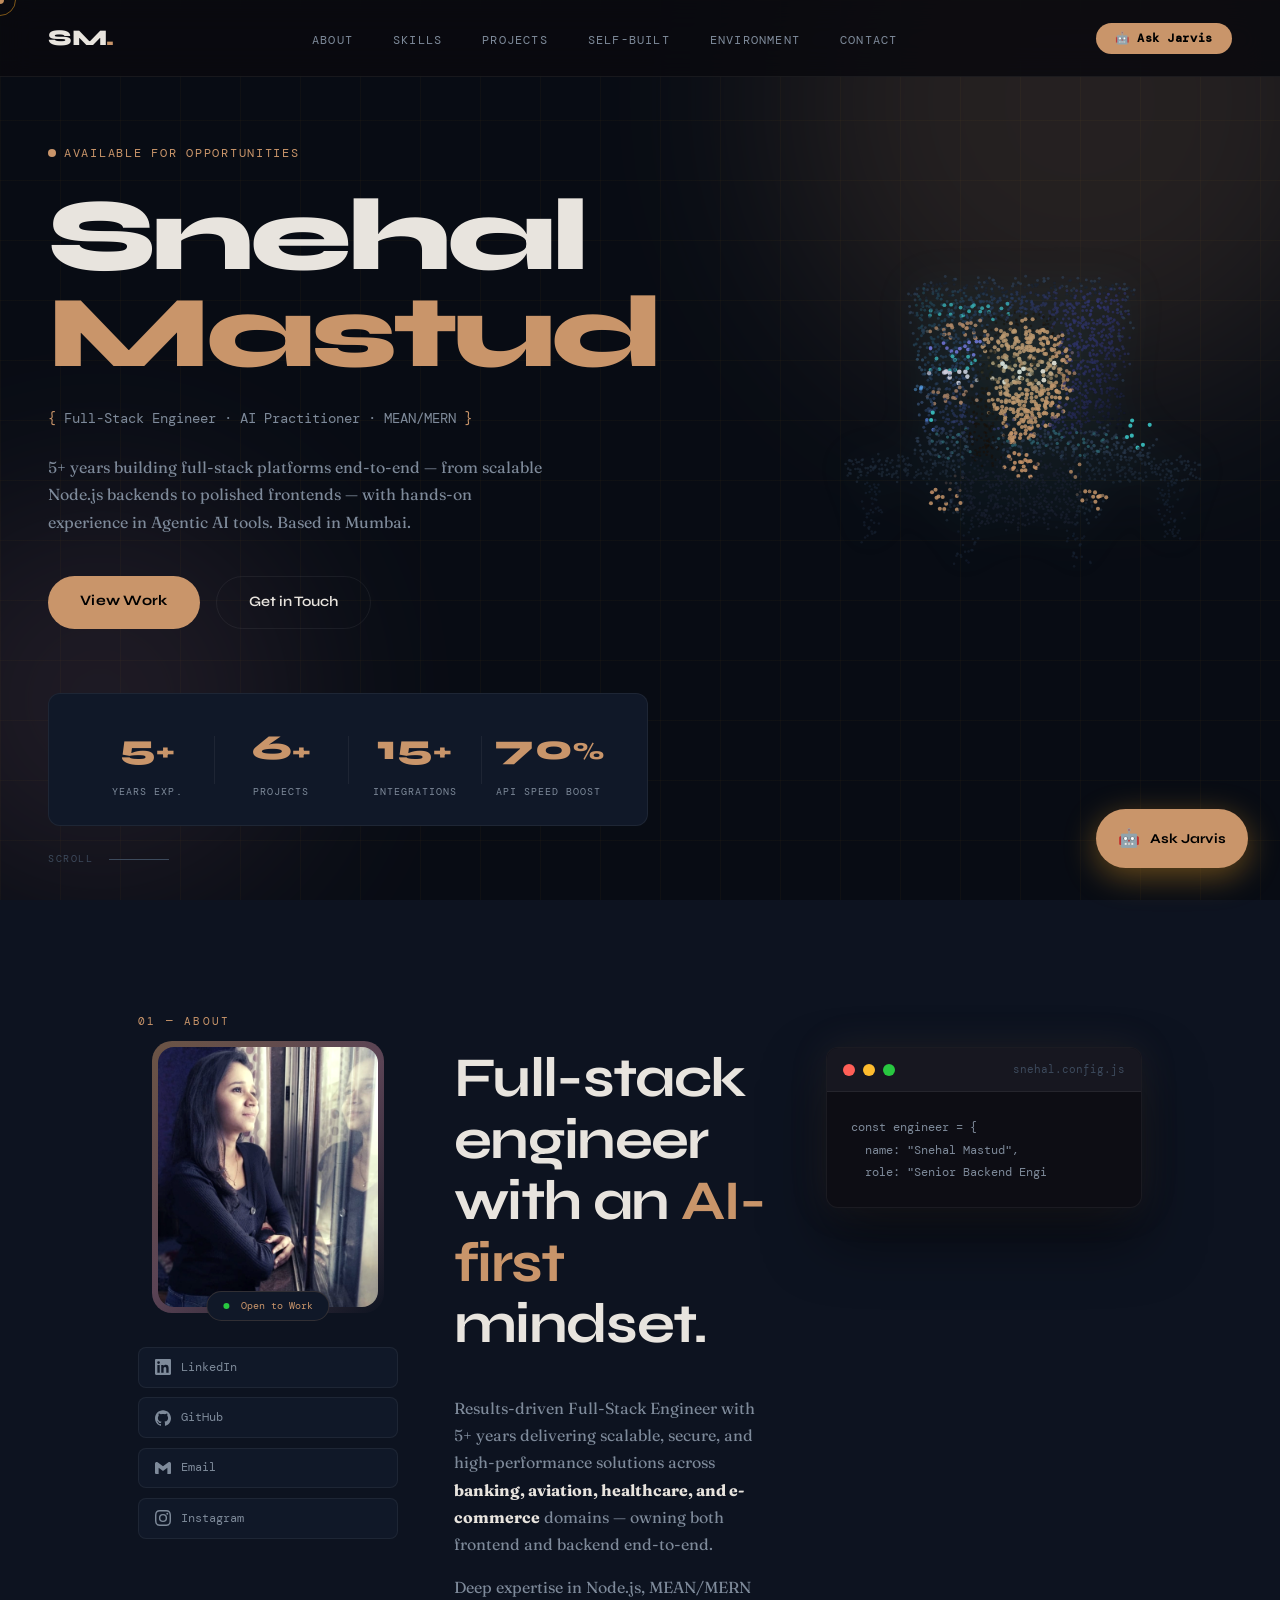
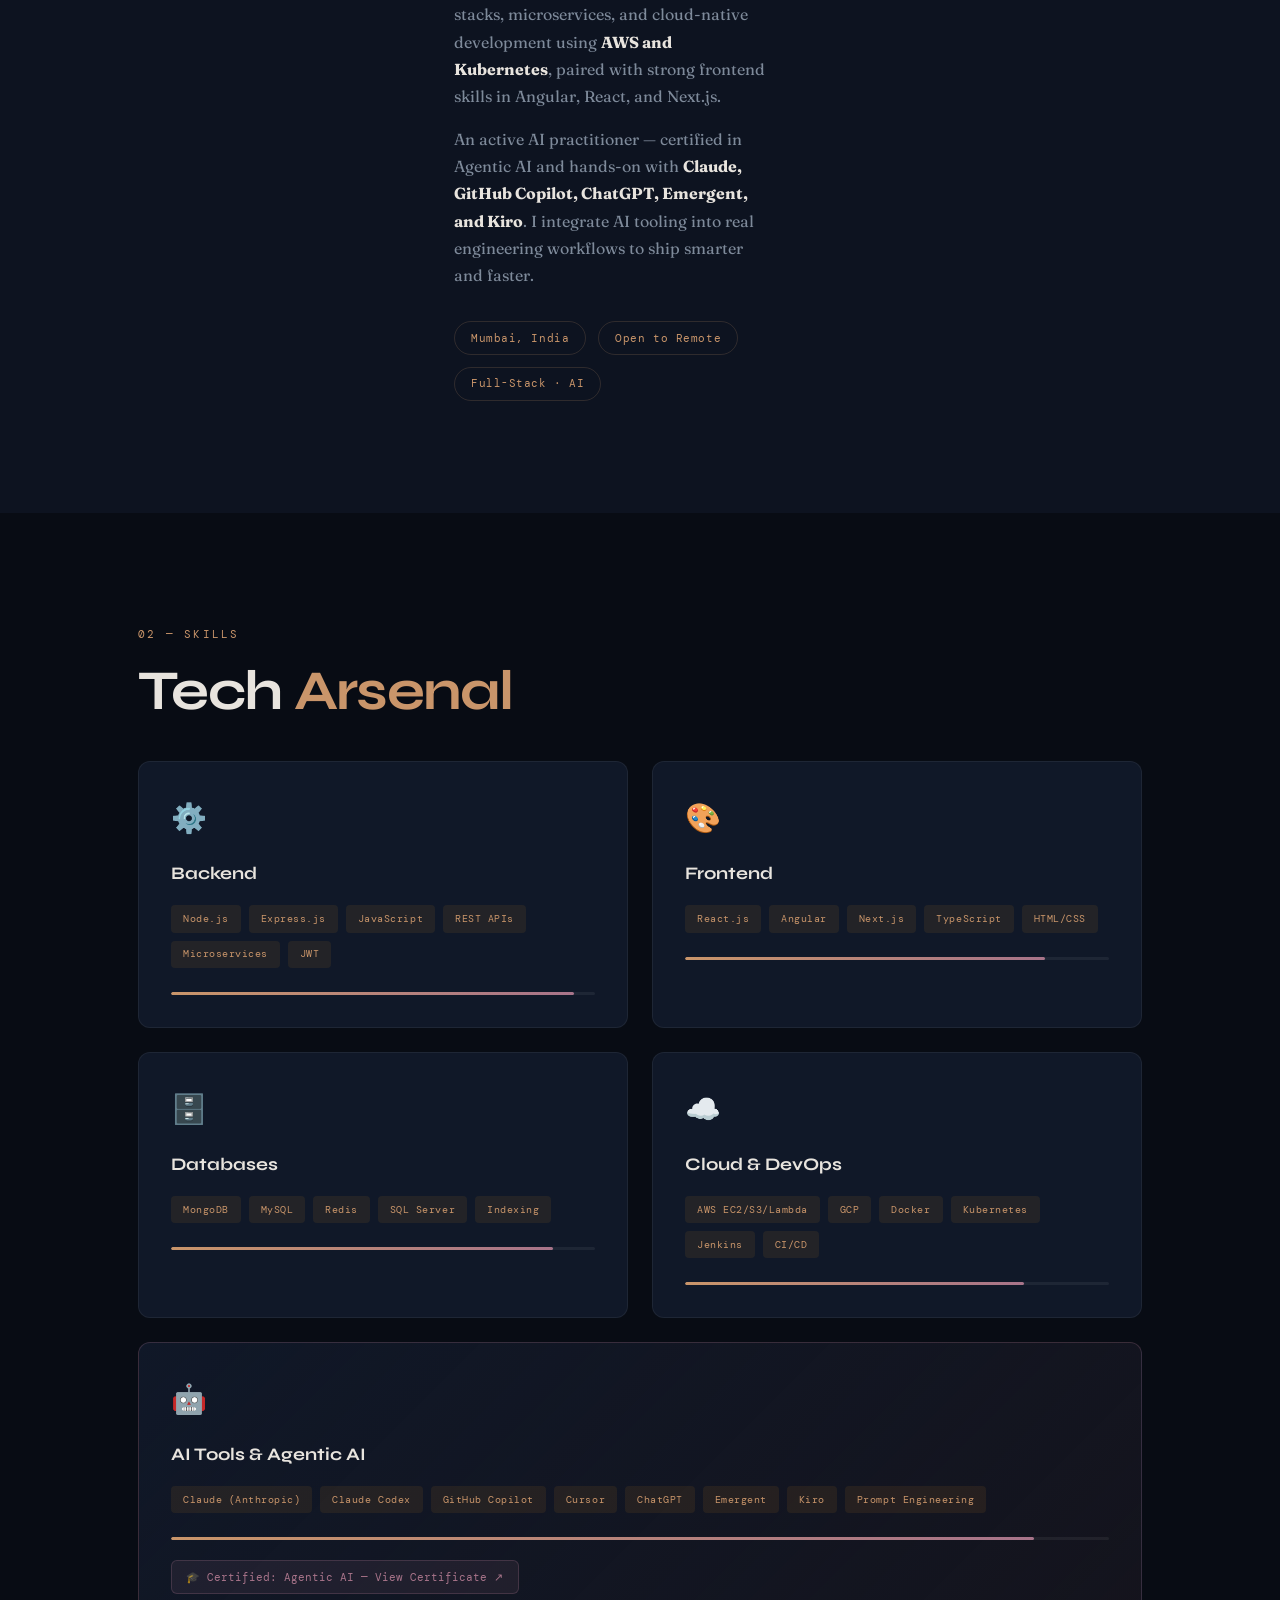
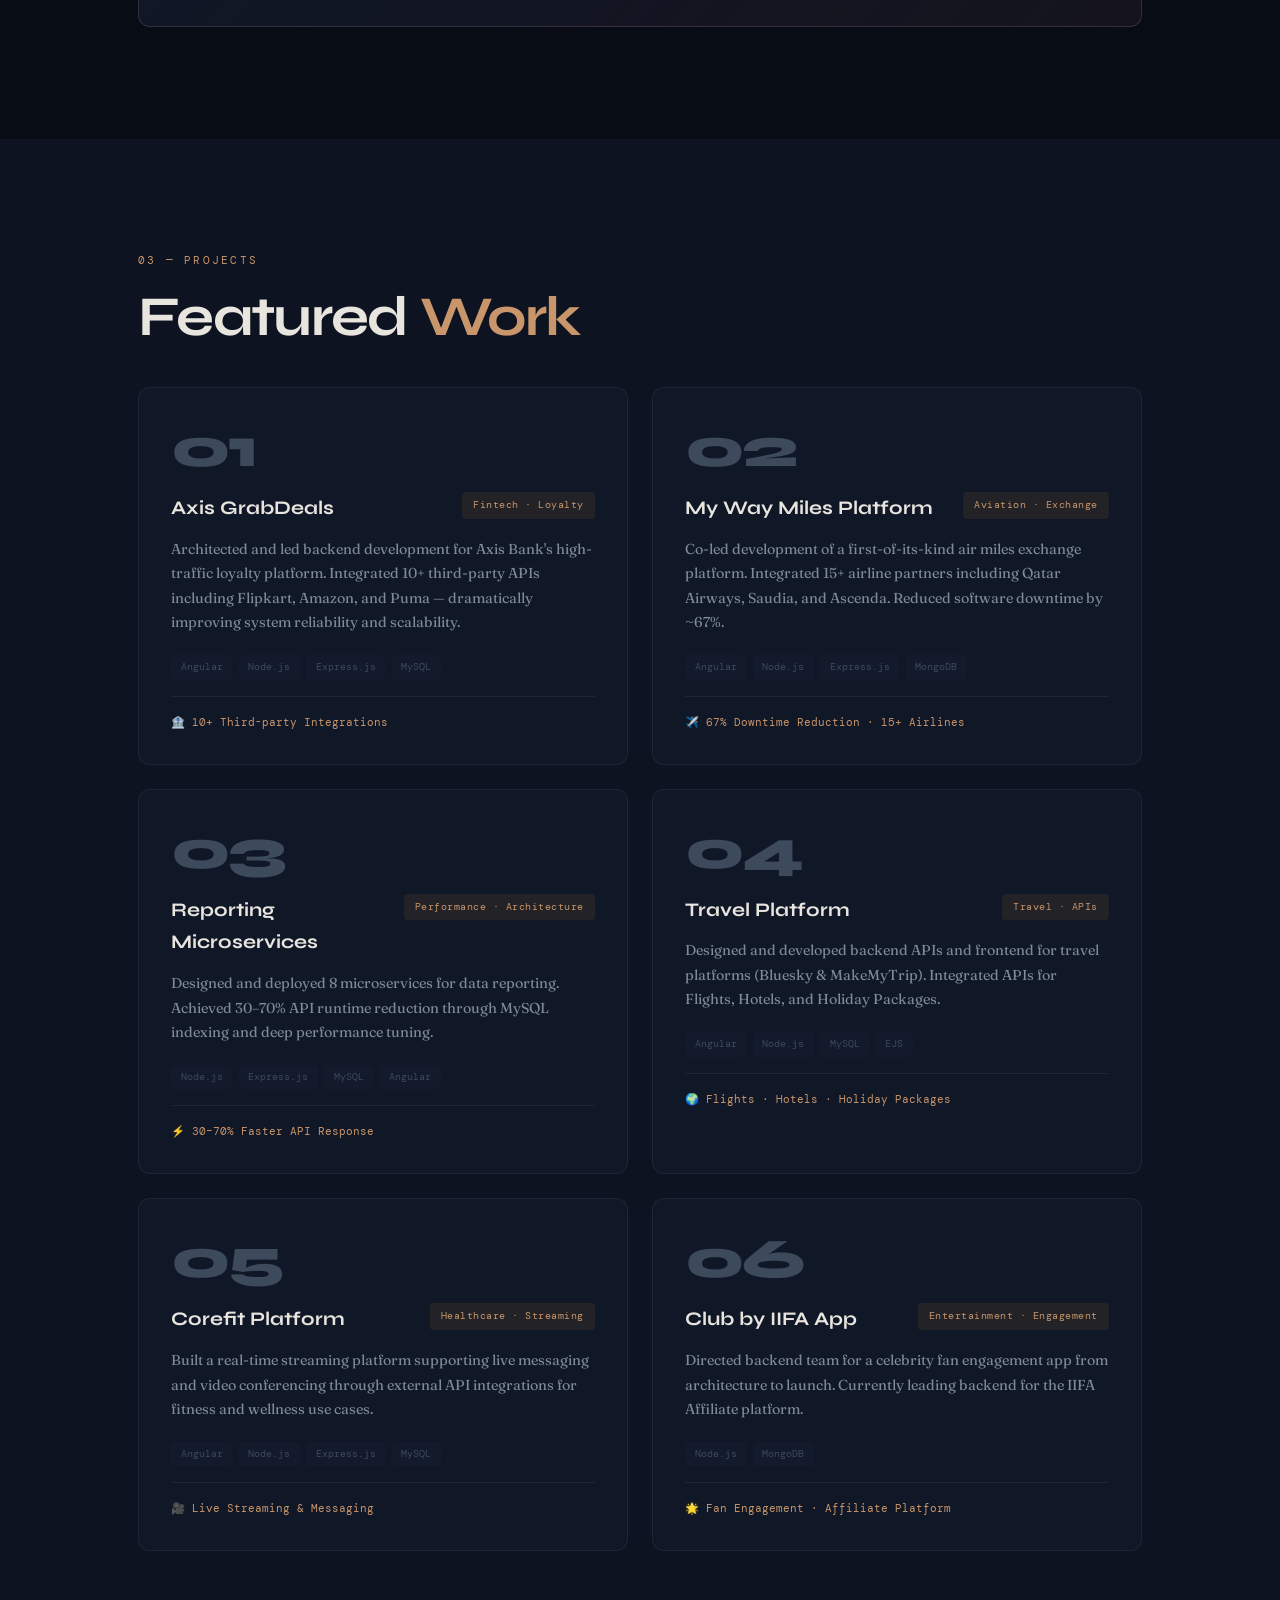
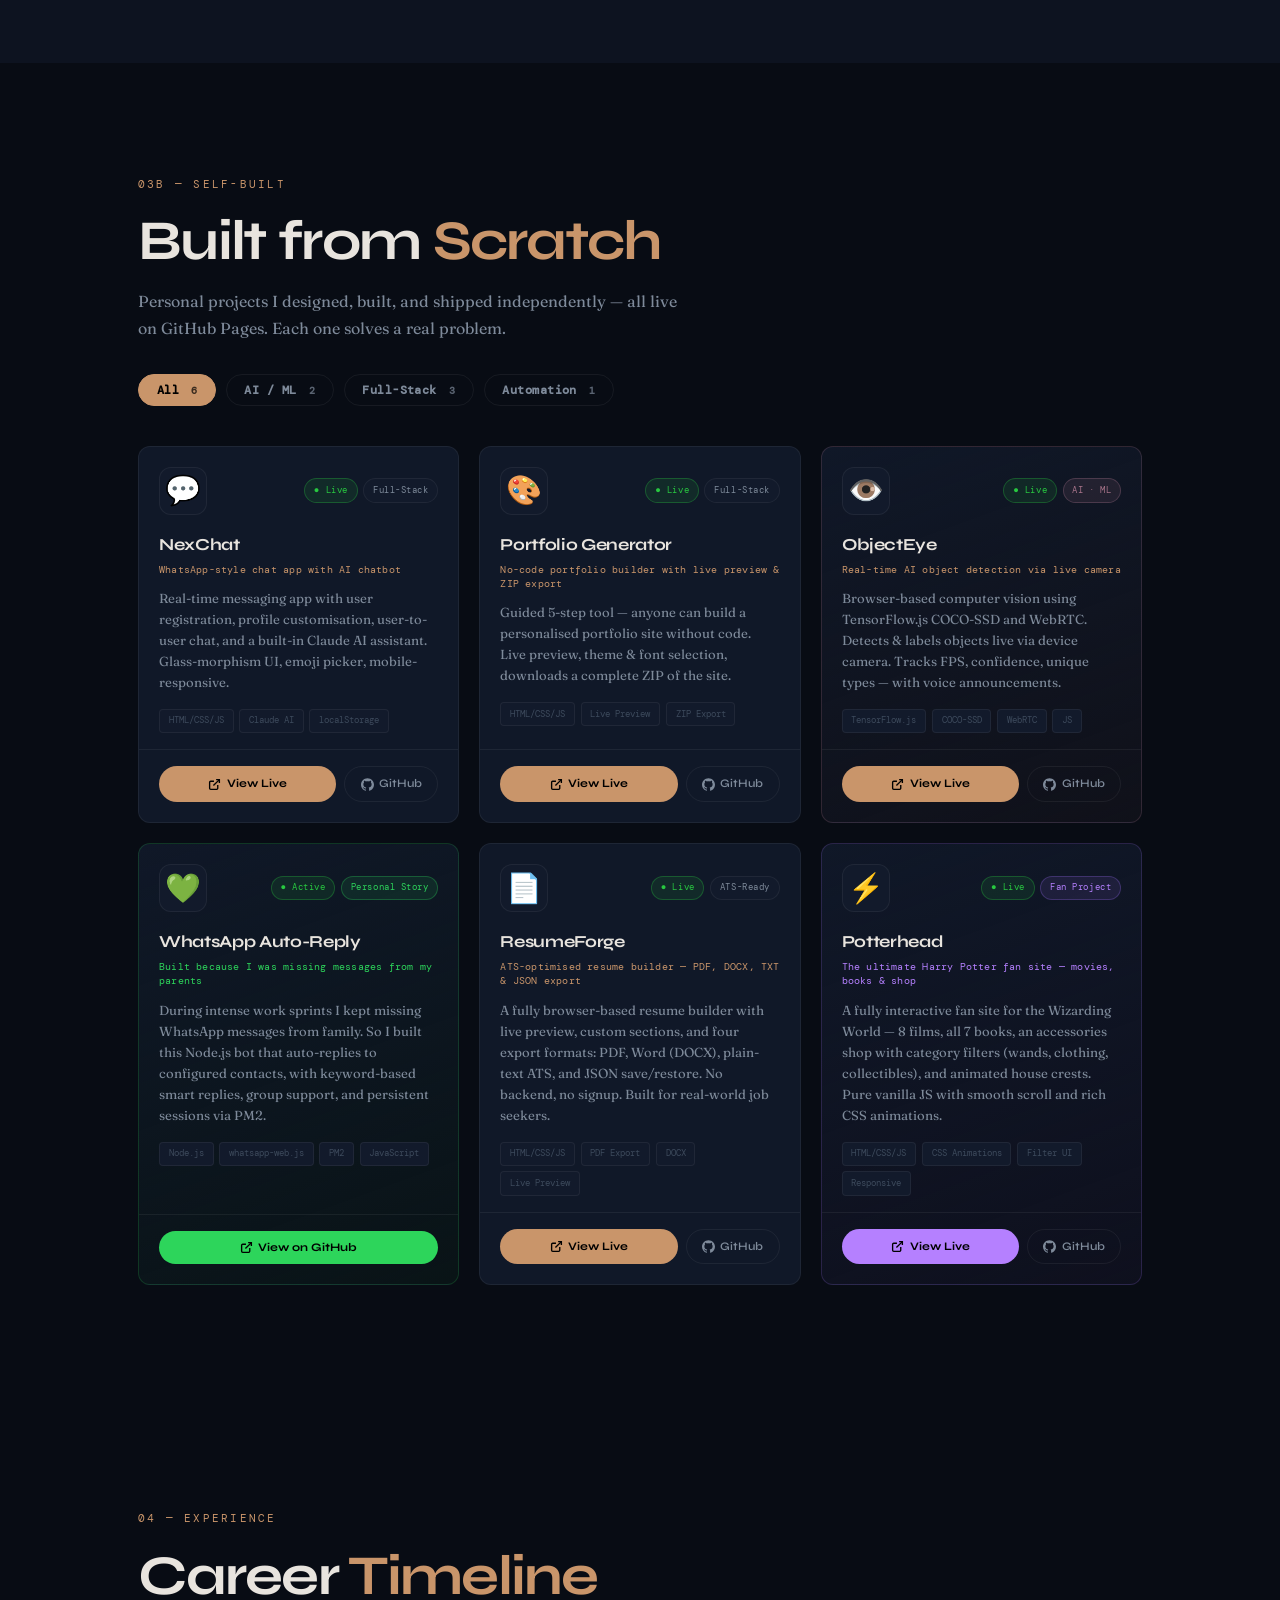
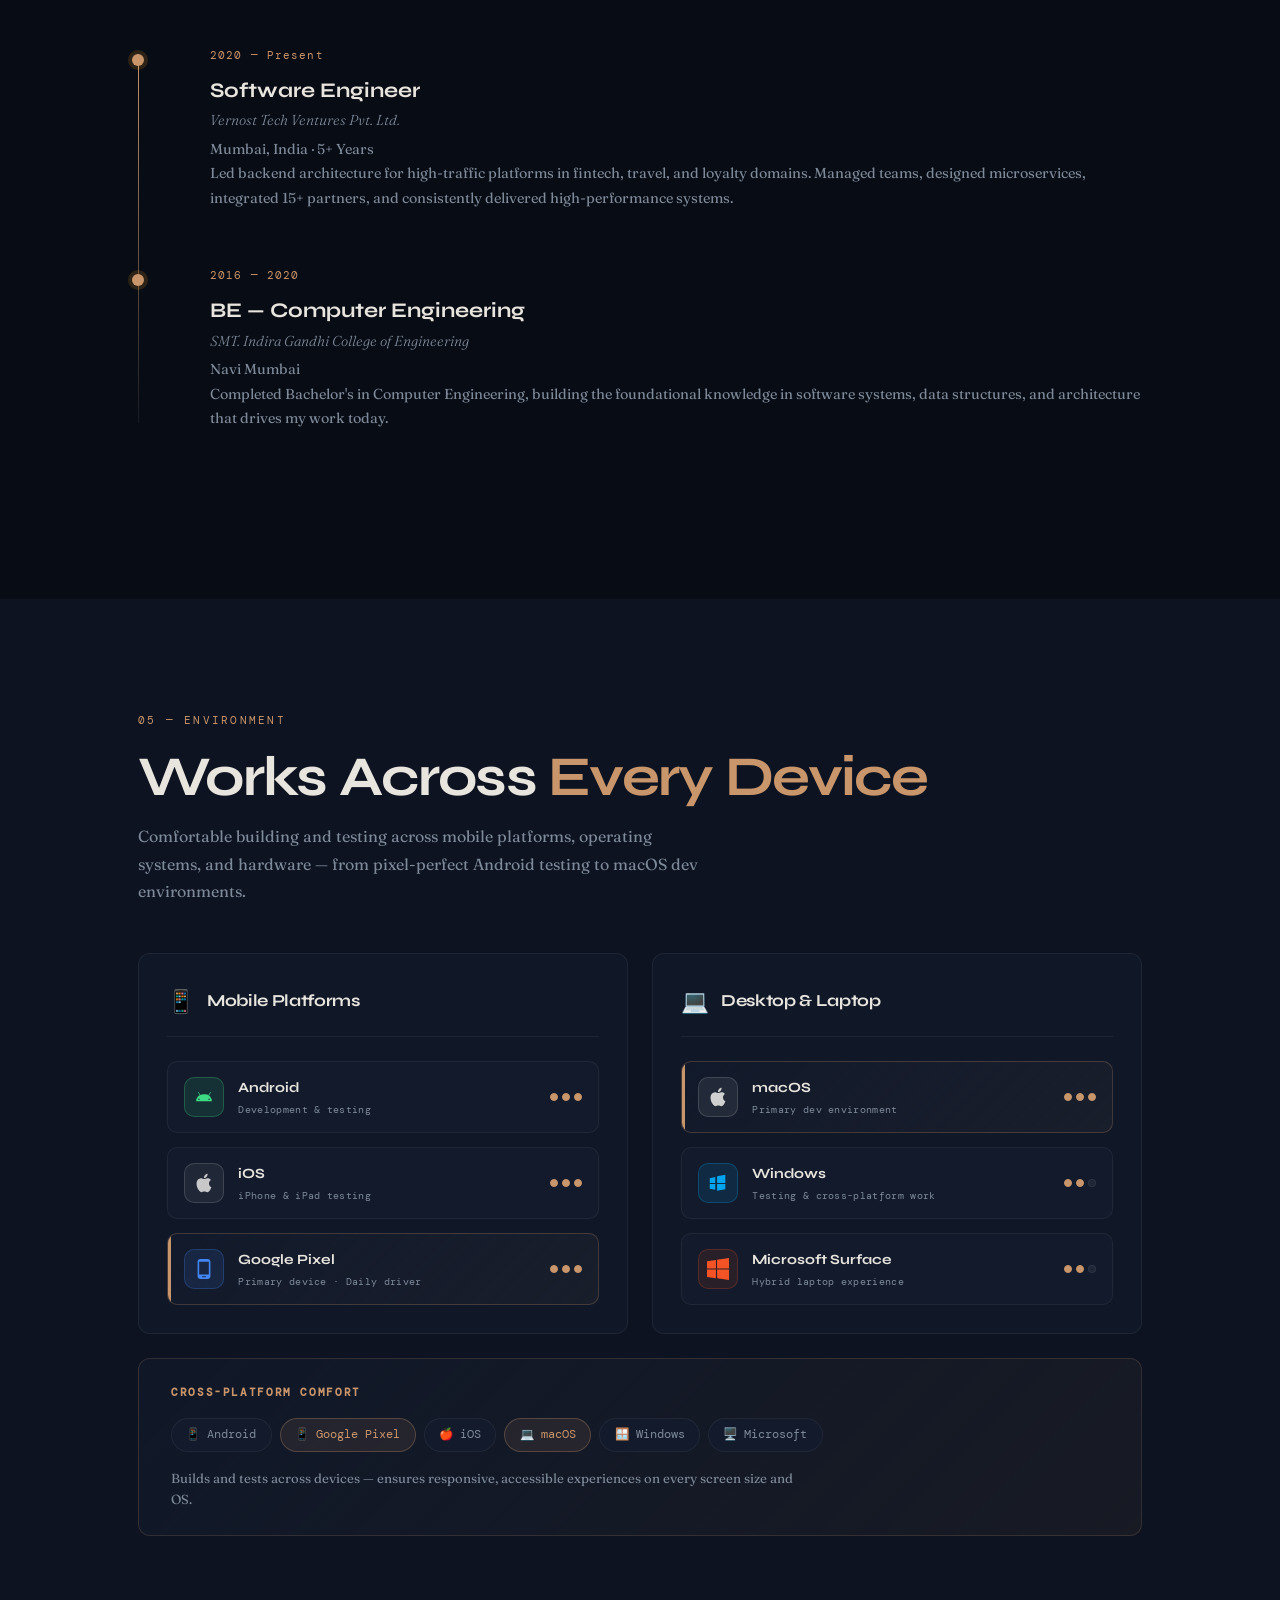
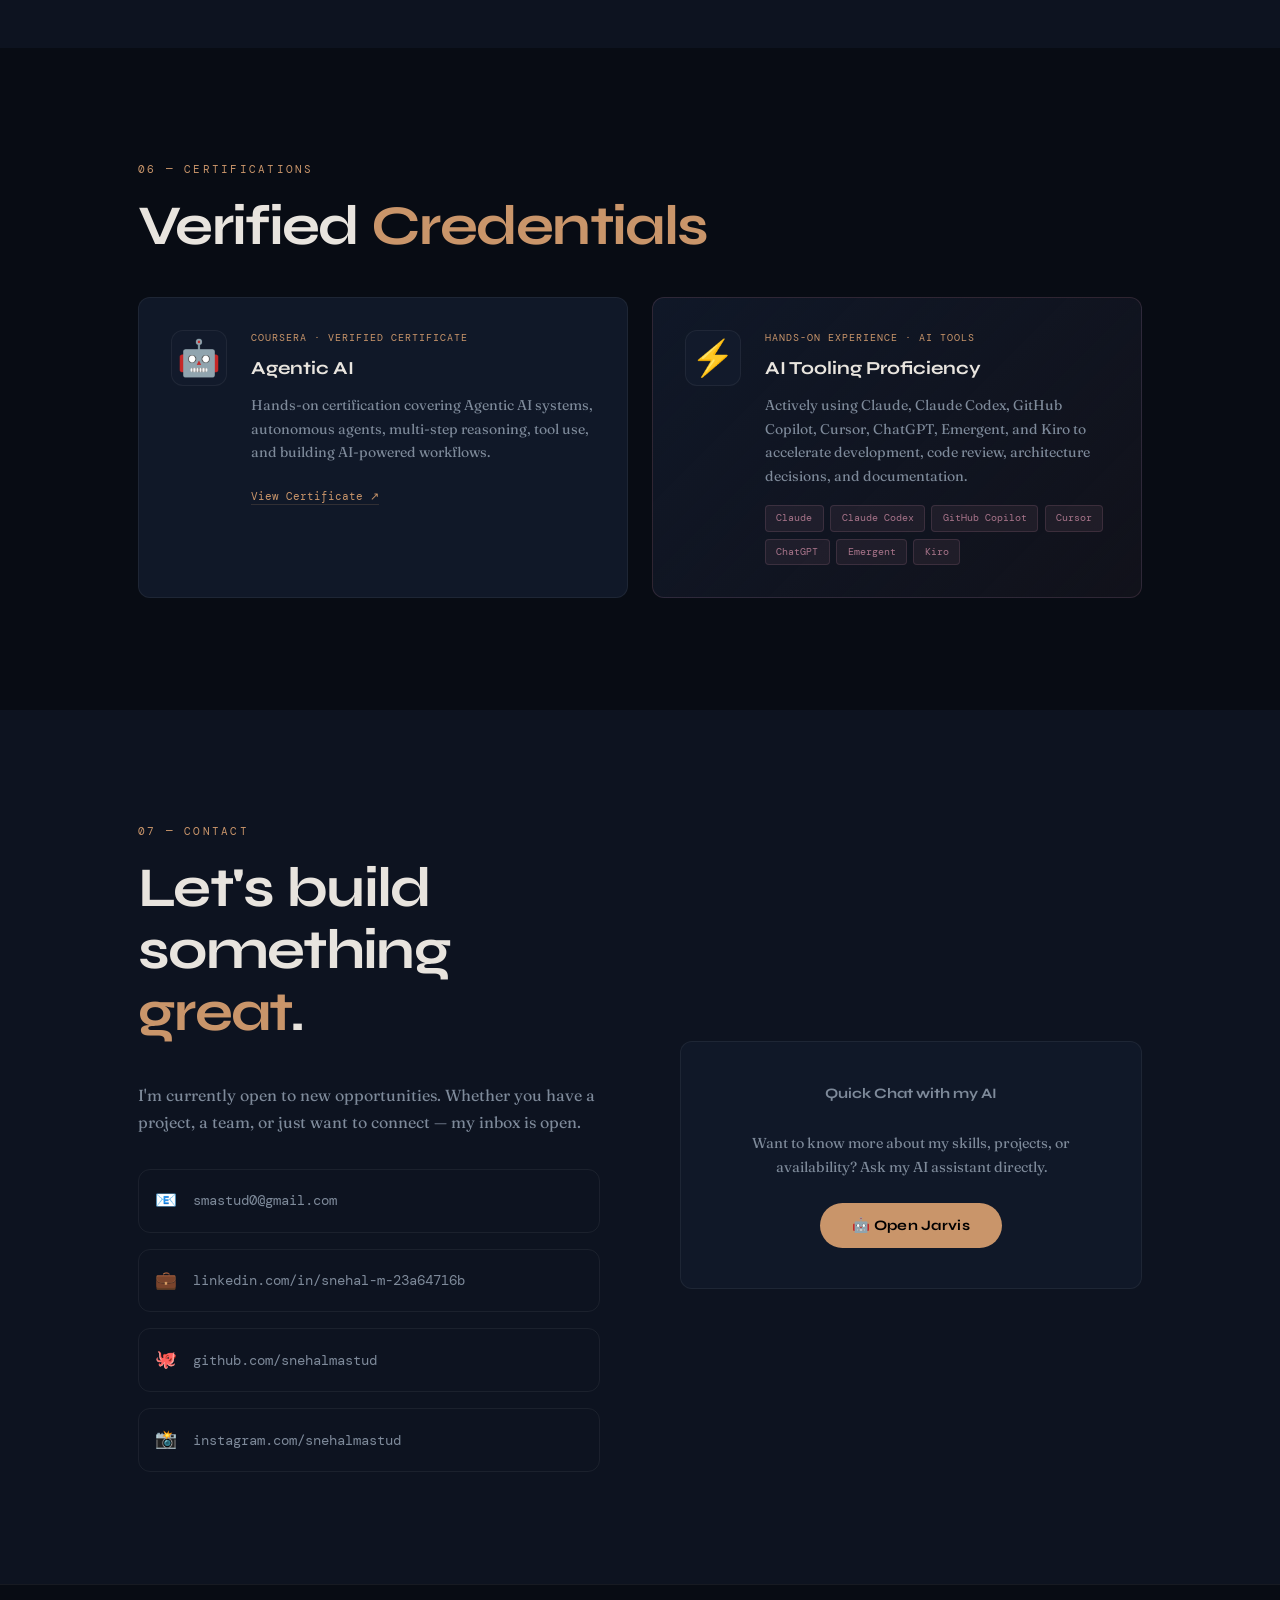
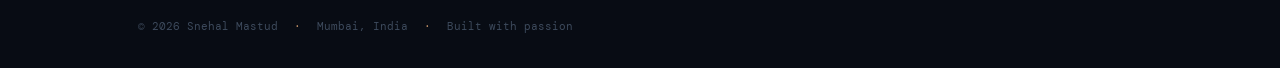
==== commit 87f6ff30: "dot matrix added" ====
--- a/index.html
+++ b/index.html
@@ -34,19 +34,30 @@
       <div class="glow glow-1"></div>
       <div class="glow glow-2"></div>
     </div>
-    <div class="hero-content">
-      <div class="hero-tag reveal">Available for opportunities</div>
-      <h1 class="hero-title reveal">
-        <span class="line">Snehal</span>
-        <span class="line accent">Mastud</span>
-      </h1>
-      <p class="hero-role reveal"><span class="mono">{ </span>Full-Stack Engineer · AI Practitioner · MEAN/MERN<span class="mono"> }</span></p>
-      <p class="hero-sub reveal">5+ years building full-stack platforms end-to-end — from scalable Node.js backends to polished frontends — with hands-on experience in Agentic AI tools. Based in Mumbai.</p>
-      <div class="hero-cta reveal">
-        <a href="#projects" class="btn-primary">View Work</a>
-        <a href="#contact" class="btn-outline">Get in Touch</a>
-      </div>
-    </div>
+
+    <div class="hero-two-col">
+      <!-- LEFT: text -->
+      <div class="hero-content">
+        <div class="hero-tag reveal">Available for opportunities</div>
+        <h1 class="hero-title reveal">
+          <span class="line">Snehal</span>
+          <span class="line accent">Mastud</span>
+        </h1>
+        <p class="hero-role reveal"><span class="mono">{ </span>Full-Stack Engineer · AI Practitioner · MEAN/MERN<span class="mono"> }</span></p>
+        <p class="hero-sub reveal">5+ years building full-stack platforms end-to-end — from scalable Node.js backends to polished frontends — with hands-on experience in Agentic AI tools. Based in Mumbai.</p>
+        <div class="hero-cta reveal">
+          <a href="#projects" class="btn-primary">View Work</a>
+          <a href="#contact" class="btn-outline">Get in Touch</a>
+        </div>
+      </div>
+
+      <!-- RIGHT: particle portrait -->
+      <div class="hero-portrait-wrap" id="heroPortraitWrap">
+        <canvas id="particleCanvas"></canvas>
+        <div class="portrait-hint">hover to interact</div>
+      </div>
+    </div>
+
     <div class="hero-stats reveal">
       <div class="stat"><span class="stat-num" data-target="5">0</span><span>+</span><p>Years Exp.</p></div>
       <div class="stat-divider"></div>
--- a/style.css
+++ b/style.css
@@ -131,7 +131,35 @@
 .glow-1 { width: 600px; height: 600px; background: #c9956a; top: -200px; right: -100px; }
 .glow-2 { width: 400px; height: 400px; background: #a8748a; bottom: 0; left: -100px; }
 
-.hero-content { position: relative; z-index: 1; max-width: 900px; }
+/* Two-column hero */
+.hero-two-col {
+  position: relative; z-index: 1;
+  display: flex; align-items: center; justify-content: space-between;
+  gap: 3rem; width: 100%;
+}
+.hero-content { flex: 1; max-width: 580px; }
+
+/* Particle portrait */
+.hero-portrait-wrap {
+  flex-shrink: 0; position: relative;
+  width: 420px; height: 420px;
+  display: flex; align-items: center; justify-content: center;
+}
+#particleCanvas {
+  width: 100%; height: 100%;
+  cursor: crosshair;
+  display: block;
+  filter: drop-shadow(0 0 20px rgba(62,207,207,0.18));
+}
+.portrait-hint {
+  position: absolute; bottom: -28px; left: 50%; transform: translateX(-50%);
+  font-family: var(--font-mono); font-size: 0.6rem; color: var(--text-dim);
+  letter-spacing: 0.15em; text-transform: uppercase; white-space: nowrap;
+  animation: hintFade 4s ease-in-out 3s forwards;
+  opacity: 1;
+}
+@keyframes hintFade { 0%{opacity:1} 80%{opacity:1} 100%{opacity:0} }
+
 .hero-tag {
   display: inline-flex; align-items: center; gap: 0.5rem;
   font-family: var(--font-mono); font-size: 0.72rem;
@@ -143,7 +171,7 @@
 
 .hero-title {
   font-family: var(--font-display); font-weight: 800;
-  font-size: clamp(4rem, 12vw, 9rem);
+  font-size: clamp(3.5rem, 8vw, 7rem);
   line-height: 0.95;
   letter-spacing: -0.04em;
   margin-bottom: 1.5rem;
@@ -152,14 +180,14 @@
 .hero-title .accent { color: var(--accent); }
 
 .hero-role {
-  font-family: var(--font-mono); font-size: clamp(0.8rem, 2vw, 1rem);
+  font-family: var(--font-mono); font-size: clamp(0.7rem, 1.5vw, 0.9rem);
   color: var(--text-muted); margin-bottom: 1.5rem;
 }
 .hero-role .mono { color: var(--accent); }
 
 .hero-sub {
-  font-size: 1.05rem; color: var(--text-muted);
-  max-width: 550px; margin-bottom: 2.5rem;
+  font-size: 1rem; color: var(--text-muted);
+  max-width: 500px; margin-bottom: 2.5rem;
 }
 
 .hero-cta { display: flex; gap: 1rem; flex-wrap: wrap; }
@@ -568,6 +596,9 @@
   .nav { padding: 1rem 1.5rem; }
   .nav-links { display: none; }
   .hero { padding: 6rem 1.5rem 4rem; }
+  .hero-two-col { flex-direction: column-reverse; gap: 2rem; align-items: center; }
+  .hero-portrait-wrap { width: 280px; height: 280px; }
+  .hero-content { max-width: 100%; }
   .hero-stats { flex-wrap: wrap; max-width: 100%; }
   .container { padding: 0 1.5rem; }
   .about-grid, .contact-grid, .skills-grid, .projects-list { grid-template-columns: 1fr; gap: 2rem; }
